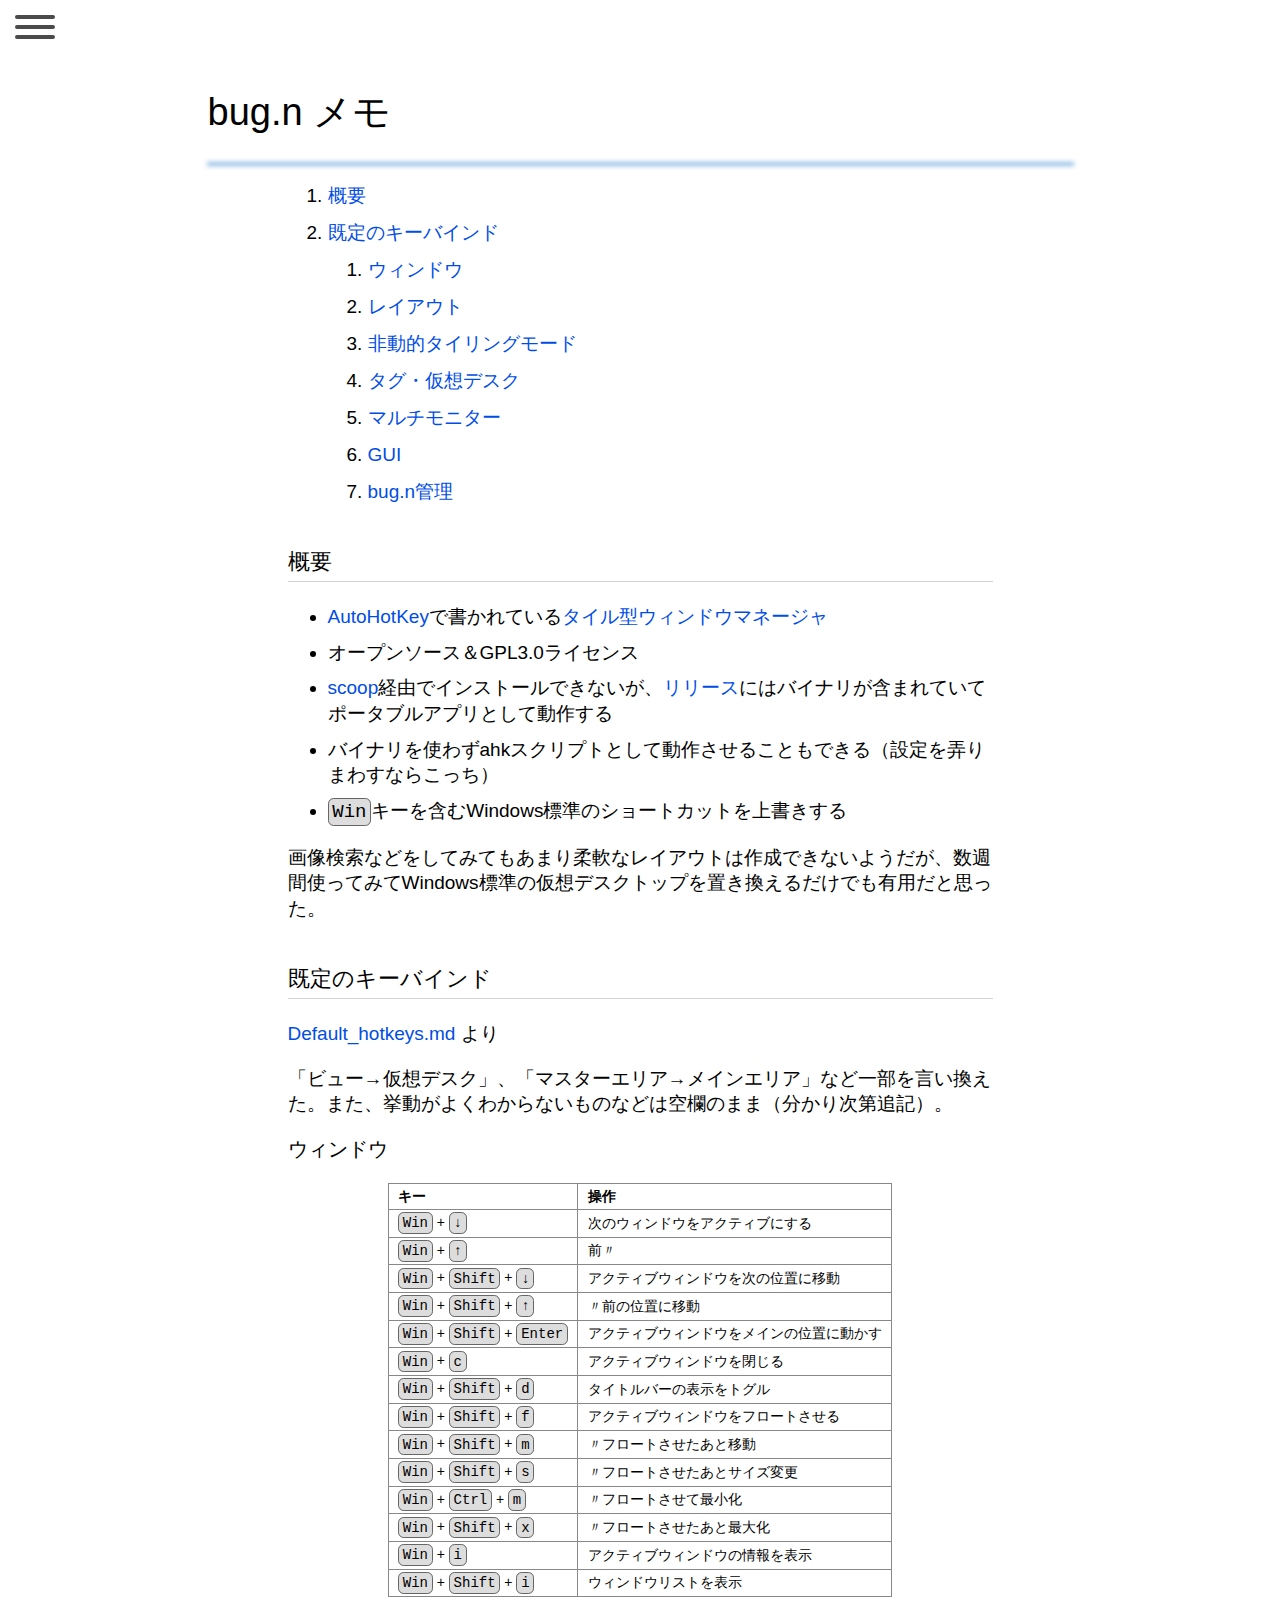
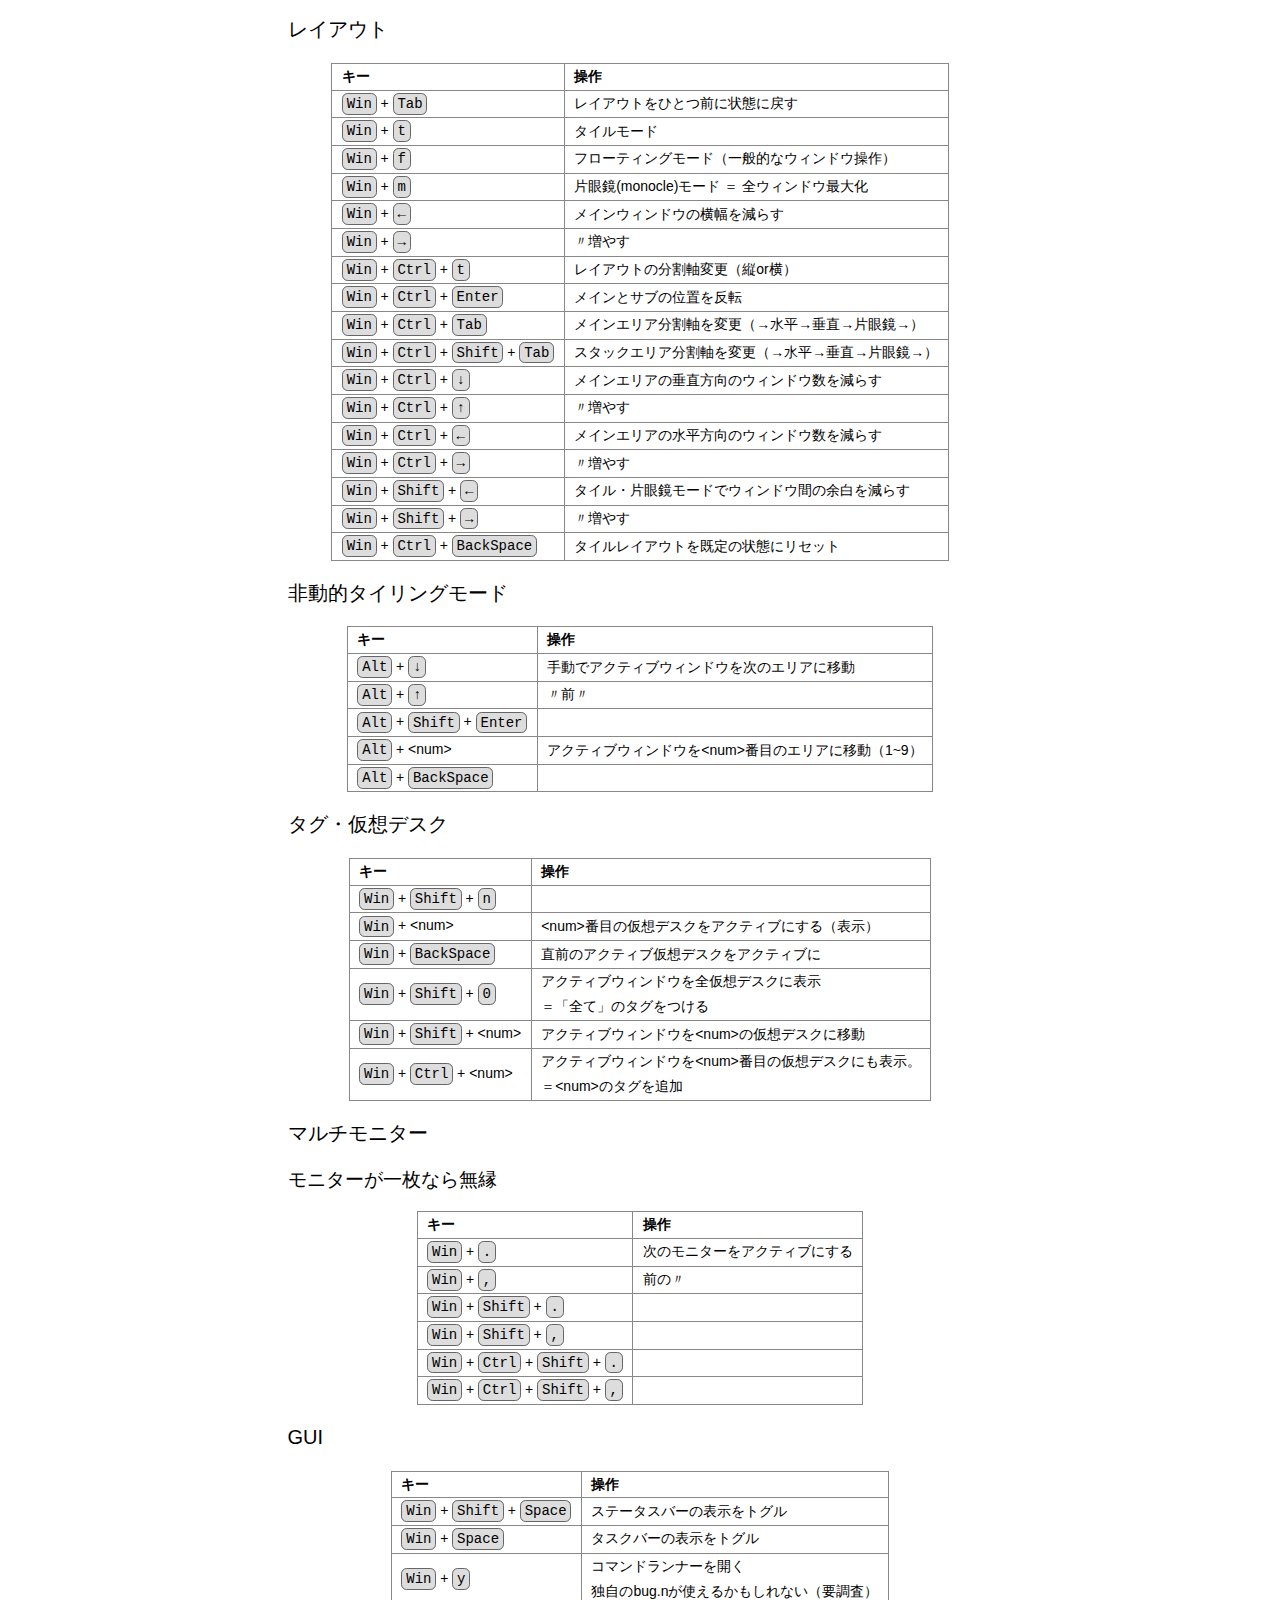
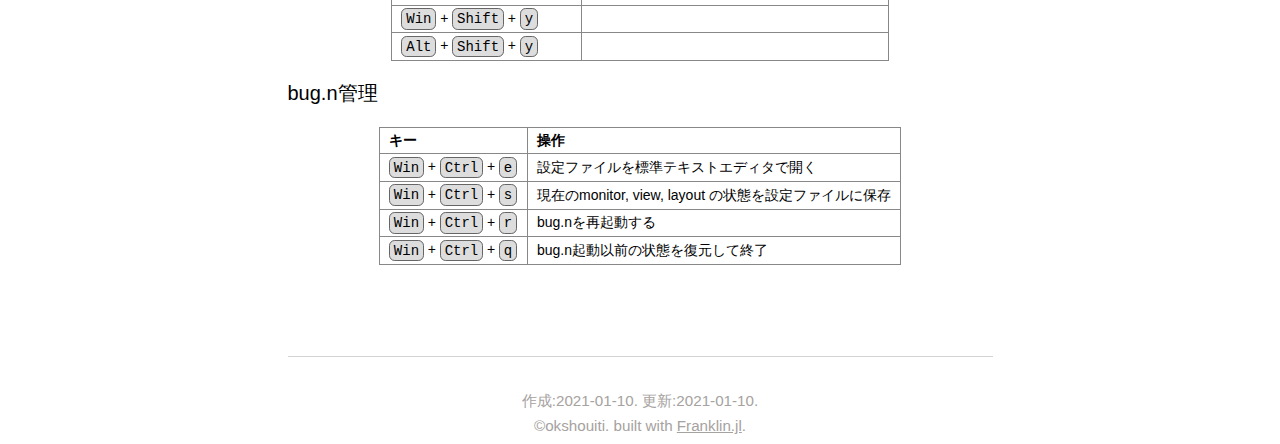
==== windows/bug.n/index.html @ b74b1741 "Deploying to gh-pages from  @ 0d249ed9161a536a17a6c51b8886aebf5b9977b3 🚀" ====
<!doctype html> <html lang=ja > <meta charset=UTF-8 > <meta name=viewport  content="width=device-width, initial-scale=1"> <link href="/css/franklin.css" rel=stylesheet > <link href="/css/vela.css" rel=stylesheet > <link href="/css/custom.css" rel=stylesheet > <script src="/libs/vela/jquery.min.js"></script> <link rel=icon  href="/assets/favicon.png"> <title>bug.n メモ</title> <div class=main-nav  id=menu > <div class=flex-container > <span class=sidebar-brand > <h3 style='font-size: 25px'>Vela Template</h3> </span> </div> <nav class=sidebar-nav > <ul class=metismenu  id=metismenu  > <li><a href="/index.html">Home</a> <li><a href="" class=has-arrow >windows</a> <ul> <li><a href="/windows/bug.n/">bug.n</a> </ul> </ul> </nav> </div> <main id=panel > <div class="toggle-button hamburger hamburger--spin"> <div class=hamburger-box > <div class=hamburger-inner ></div> </div> </div> <h1 class="page title">bug.n メモ</h1> <hr> <div class=franklin-content ><div class=franklin-toc ><ol><li><a href="#概要">概要</a><li><a href="#既定のキーバインド">既定のキーバインド</a><ol><li><a href="#ウィンドウ">ウィンドウ</a><li><a href="#レイアウト">レイアウト</a><li><a href="#非動的タイリングモード">非動的タイリングモード</a><li><a href="#タグ仮想デスク">タグ・仮想デスク</a><li><a href="#マルチモニター">マルチモニター</a><li><a href="#gui">GUI</a><li><a href="#bugn管理">bug.n管理</a></ol></ol></div> <h2 id="概要"><a href="#概要">概要</a></h2> <ul> <li><p><a href="https://www.autohotkey.com">AutoHotKey</a>で書かれている<a href="https://ja.wikipedia.org/wiki/&#37;E3&#37;82&#37;BF&#37;E3&#37;82&#37;A4&#37;E3&#37;83&#37;AB&#37;E5&#37;9E&#37;8B&#37;E3&#37;82&#37;A6&#37;E3&#37;82&#37;A3&#37;E3&#37;83&#37;B3&#37;E3&#37;83&#37;89&#37;E3&#37;82&#37;A6&#37;E3&#37;83&#37;9E&#37;E3&#37;83&#37;8D&#37;E3&#37;83&#37;BC&#37;E3&#37;82&#37;B8&#37;E3&#37;83&#37;A3">タイル型ウィンドウマネージャ</a></p> <li><p>オープンソース＆GPL3.0ライセンス</p> <li><p><a href="https://scoop.sh">scoop</a>経由でインストールできないが、<a href="https://github.com/fuhsjr00/bug.n/releases/latest">リリース</a>にはバイナリが含まれていてポータブルアプリとして動作する</p> <li><p>バイナリを使わずahkスクリプトとして動作させることもできる（設定を弄りまわすならこっち）</p> <li><p><kbd> Win</kbd>キーを含むWindows標準のショートカットを上書きする</p> </ul> <p>画像検索などをしてみてもあまり柔軟なレイアウトは作成できないようだが、数週間使ってみてWindows標準の仮想デスクトップを置き換えるだけでも有用だと思った。</p> <h2 id="既定のキーバインド"><a href="#既定のキーバインド">既定のキーバインド</a></h2> <p><a href="https://github.com/fuhsjr00/bug.n/blob/master/doc/Default_hotkeys.md">Default_hotkeys.md</a> より</p> <p>「ビュー→仮想デスク」、「マスターエリア→メインエリア」など一部を言い換えた。また、挙動がよくわからないものなどは空欄のまま（分かり次第追記）。</p> <h3 id="ウィンドウ"><a href="#ウィンドウ">ウィンドウ</a></h3> <table><tr><th align=right >キー<th align=right >操作<tr><td align=right ><kbd> Win</kbd> &#43; <kbd> ↓</kbd><td align=right >次のウィンドウをアクティブにする<tr><td align=right ><kbd> Win</kbd> &#43; <kbd> ↑</kbd><td align=right >前〃<tr><td align=right ><kbd> Win</kbd> &#43; <kbd> Shift</kbd> &#43; <kbd> ↓</kbd><td align=right >アクティブウィンドウを次の位置に移動<tr><td align=right ><kbd> Win</kbd> &#43; <kbd> Shift</kbd> &#43; <kbd> ↑</kbd><td align=right >〃前の位置に移動<tr><td align=right ><kbd> Win</kbd> &#43; <kbd> Shift</kbd> &#43; <kbd> Enter</kbd><td align=right >アクティブウィンドウをメインの位置に動かす<tr><td align=right ><kbd> Win</kbd> &#43; <kbd> c</kbd><td align=right >アクティブウィンドウを閉じる<tr><td align=right ><kbd> Win</kbd> &#43; <kbd> Shift</kbd> &#43; <kbd> d</kbd><td align=right >タイトルバーの表示をトグル<tr><td align=right ><kbd> Win</kbd> &#43; <kbd> Shift</kbd> &#43; <kbd> f</kbd><td align=right >アクティブウィンドウをフロートさせる<tr><td align=right ><kbd> Win</kbd> &#43; <kbd> Shift</kbd> &#43; <kbd> m</kbd><td align=right >〃フロートさせたあと移動<tr><td align=right ><kbd> Win</kbd> &#43; <kbd> Shift</kbd> &#43; <kbd> s</kbd><td align=right >〃フロートさせたあとサイズ変更<tr><td align=right ><kbd> Win</kbd> &#43; <kbd> Ctrl</kbd> &#43; <kbd> m</kbd><td align=right >〃フロートさせて最小化<tr><td align=right ><kbd> Win</kbd> &#43; <kbd> Shift</kbd> &#43; <kbd> x</kbd><td align=right >〃フロートさせたあと最大化<tr><td align=right ><kbd> Win</kbd> &#43; <kbd> i</kbd><td align=right >アクティブウィンドウの情報を表示<tr><td align=right ><kbd> Win</kbd> &#43; <kbd> Shift</kbd> &#43; <kbd> i</kbd><td align=right >ウィンドウリストを表示</table> <h3 id="レイアウト"><a href="#レイアウト">レイアウト</a></h3> <table><tr><th align=right >キー<th align=right >操作<tr><td align=right ><kbd> Win</kbd> &#43; <kbd> Tab</kbd><td align=right >レイアウトをひとつ前に状態に戻す<tr><td align=right ><kbd> Win</kbd> &#43; <kbd> t</kbd><td align=right >タイルモード<tr><td align=right ><kbd> Win</kbd> &#43; <kbd> f</kbd><td align=right >フローティングモード（一般的なウィンドウ操作）<tr><td align=right ><kbd> Win</kbd> &#43; <kbd> m</kbd><td align=right >片眼鏡&#40;monocle&#41;モード ＝ 全ウィンドウ最大化<tr><td align=right ><kbd> Win</kbd> &#43; <kbd> ←</kbd><td align=right >メインウィンドウの横幅を減らす<tr><td align=right ><kbd> Win</kbd> &#43; <kbd> →</kbd><td align=right >〃増やす<tr><td align=right ><kbd> Win</kbd> &#43; <kbd> Ctrl</kbd> &#43; <kbd> t</kbd><td align=right >レイアウトの分割軸変更（縦or横）<tr><td align=right ><kbd> Win</kbd> &#43; <kbd> Ctrl</kbd> &#43; <kbd> Enter</kbd><td align=right >メインとサブの位置を反転<tr><td align=right ><kbd> Win</kbd> &#43; <kbd> Ctrl</kbd> &#43; <kbd> Tab</kbd><td align=right >メインエリア分割軸を変更（→水平→垂直→片眼鏡→）<tr><td align=right ><kbd> Win</kbd> &#43; <kbd> Ctrl</kbd> &#43; <kbd> Shift</kbd> &#43; <kbd> Tab</kbd><td align=right >スタックエリア分割軸を変更（→水平→垂直→片眼鏡→）<tr><td align=right ><kbd> Win</kbd> &#43; <kbd> Ctrl</kbd> &#43; <kbd> ↓</kbd><td align=right >メインエリアの垂直方向のウィンドウ数を減らす<tr><td align=right ><kbd> Win</kbd> &#43; <kbd> Ctrl</kbd> &#43; <kbd> ↑</kbd><td align=right >〃増やす<tr><td align=right ><kbd> Win</kbd> &#43; <kbd> Ctrl</kbd> &#43; <kbd> ←</kbd><td align=right >メインエリアの水平方向のウィンドウ数を減らす<tr><td align=right ><kbd> Win</kbd> &#43; <kbd> Ctrl</kbd> &#43; <kbd> →</kbd><td align=right >〃増やす<tr><td align=right ><kbd> Win</kbd> &#43; <kbd> Shift</kbd> &#43; <kbd> ←</kbd><td align=right >タイル・片眼鏡モードでウィンドウ間の余白を減らす<tr><td align=right ><kbd> Win</kbd> &#43; <kbd> Shift</kbd> &#43; <kbd> →</kbd><td align=right >〃増やす<tr><td align=right ><kbd> Win</kbd> &#43; <kbd> Ctrl</kbd> &#43; <kbd> BackSpace</kbd><td align=right >タイルレイアウトを既定の状態にリセット</table> <h3 id="非動的タイリングモード"><a href="#非動的タイリングモード">非動的タイリングモード</a></h3> <table><tr><th align=right >キー<th align=right >操作<tr><td align=right ><kbd> Alt</kbd> &#43; <kbd> ↓</kbd><td align=right >手動でアクティブウィンドウを次のエリアに移動<tr><td align=right ><kbd> Alt</kbd> &#43; <kbd> ↑</kbd><td align=right >〃前〃<tr><td align=right ><kbd> Alt</kbd> &#43; <kbd> Shift</kbd> &#43; <kbd> Enter</kbd><td align=right ><tr><td align=right ><kbd> Alt</kbd> &#43; &lt;num&gt;<td align=right >アクティブウィンドウを&lt;num&gt;番目のエリアに移動（1~9）<tr><td align=right ><kbd> Alt</kbd> &#43; <kbd> BackSpace</kbd><td align=right ></table> <h3 id="タグ仮想デスク"><a href="#タグ仮想デスク">タグ・仮想デスク</a></h3> <table><tr><th align=right >キー<th align=right >操作<tr><td align=right ><kbd> Win</kbd> &#43; <kbd> Shift</kbd> &#43; <kbd> n</kbd><td align=right ><tr><td align=right ><kbd> Win</kbd> &#43; &lt;num&gt;<td align=right >&lt;num&gt;番目の仮想デスクをアクティブにする（表示）<tr><td align=right ><kbd> Win</kbd> &#43; <kbd> BackSpace</kbd><td align=right >直前のアクティブ仮想デスクをアクティブに<tr><td align=right ><kbd> Win</kbd> &#43; <kbd> Shift</kbd> &#43; <kbd> 0</kbd><td align=right >アクティブウィンドウを全仮想デスクに表示<br> ＝「全て」のタグをつける<tr><td align=right ><kbd> Win</kbd> &#43; <kbd> Shift</kbd> &#43; &lt;num&gt;<td align=right >アクティブウィンドウを&lt;num&gt;の仮想デスクに移動<tr><td align=right ><kbd> Win</kbd> &#43; <kbd> Ctrl</kbd> &#43; &lt;num&gt;<td align=right >アクティブウィンドウを&lt;num&gt;番目の仮想デスクにも表示。<br> ＝&lt;num&gt;のタグを追加</table> <h3 id="マルチモニター"><a href="#マルチモニター">マルチモニター</a></h3> <p>モニターが一枚なら無縁</p> <table><tr><th align=right >キー<th align=right >操作<tr><td align=right ><kbd> Win</kbd> &#43; <kbd> .</kbd><td align=right >次のモニターをアクティブにする<tr><td align=right ><kbd> Win</kbd> &#43; <kbd> ,</kbd><td align=right >前の〃<tr><td align=right ><kbd> Win</kbd> &#43; <kbd> Shift</kbd> &#43; <kbd> .</kbd><td align=right ><tr><td align=right ><kbd> Win</kbd> &#43; <kbd> Shift</kbd> &#43; <kbd> ,</kbd><td align=right ><tr><td align=right ><kbd> Win</kbd> &#43; <kbd> Ctrl</kbd> &#43; <kbd> Shift</kbd> &#43; <kbd> .</kbd><td align=right ><tr><td align=right ><kbd> Win</kbd> &#43; <kbd> Ctrl</kbd> &#43; <kbd> Shift</kbd> &#43; <kbd> ,</kbd><td align=right ></table> <h3 id=gui ><a href="#gui">GUI</a></h3> <table><tr><th align=right >キー<th align=right >操作<tr><td align=right ><kbd> Win</kbd> &#43; <kbd> Shift</kbd> &#43; <kbd> Space</kbd><td align=right >ステータスバーの表示をトグル<tr><td align=right ><kbd> Win</kbd> &#43; <kbd> Space</kbd><td align=right >タスクバーの表示をトグル<tr><td align=right ><kbd> Win</kbd> &#43; <kbd> y</kbd><td align=right >コマンドランナーを開く<br> 独自のbug.nが使えるかもしれない（要調査）<tr><td align=right ><kbd> Win</kbd> &#43; <kbd> Shift</kbd> &#43; <kbd> y</kbd><td align=right ><tr><td align=right ><kbd> Alt</kbd> &#43; <kbd> Shift</kbd> &#43; <kbd> y</kbd><td align=right ></table> <h3 id="bugn管理"><a href="#bugn管理">bug.n管理</a></h3> <table><tr><th align=right >キー<th align=right >操作<tr><td align=right ><kbd> Win</kbd> &#43; <kbd> Ctrl</kbd> &#43; <kbd> e</kbd><td align=right >設定ファイルを標準テキストエディタで開く<tr><td align=right ><kbd> Win</kbd> &#43; <kbd> Ctrl</kbd> &#43; <kbd> s</kbd><td align=right >現在のmonitor, view, layout の状態を設定ファイルに保存<tr><td align=right ><kbd> Win</kbd> &#43; <kbd> Ctrl</kbd> &#43; <kbd> r</kbd><td align=right >bug.nを再起動する<tr><td align=right ><kbd> Win</kbd> &#43; <kbd> Ctrl</kbd> &#43; <kbd> q</kbd><td align=right >bug.n起動以前の状態を復元して終了</table> <div class=page-foot > <div class=copyright > <div>作成:2021-01-10. 更新:2021-01-10.</div> <div> &copy;okshouiti. built with <a href="https://github.com/tlienart/Franklin.jl">Franklin.jl</a>. </div> </div> </div> </div> </main> <script src="/libs/vela/metisMenu.min.js"></script> <script src="/libs/vela/slideout.min.js"></script>
---- css/franklin.css ----
@charset "utf-8"; :root{--block-background:#f8f8f8;--small:14px;--normal:19px;--text-color:hsv(0,0%,20%)}html{font-family:Helvetica,Arial,sans-serif;font-size:var(--normal);color:var(--text-color)}.franklin-content .row{display:block}.franklin-content .left{float:left;margin-right:15px}.franklin-content .right{float:right}.franklin-content .container img{width:auto;padding-left:0;border-radius:10px}.franklin-content .footnote{position:relative;top:-0.5em;font-size:70%}.franklin-content .page-foot a{text-decoration:none;color:#a6a2a0;text-decoration:underline}.page-foot{font-size:80%;font-family:Arial,serif;color:#a6a2a0;text-align:center;margin-top:6em;border-top:1px solid lightgrey;padding-top:2em;margin-bottom:4em}.franklin-toc li{margin:.6rem 0}.franklin-content{position:relative;padding-left:12.5%;padding-right:12.5%;line-height:1.35em}@media (min-width:940px){.franklin-content{width:705px;margin-left:auto;margin-right:auto}}@media (max-width:480px){.franklin-content{padding-left:6%;padding-right:6%}}.franklin-content h1{font-size:24px}.franklin-content h2{font-size:22px}.franklin-content h3{font-size:20px}.franklin-content h1,h2,h3,h4,h5,h6{text-align:left}.franklin-content h1{padding-bottom:.5em;border-bottom:3px double lightgrey;margin-top:1.5em;margin-bottom:1em}.franklin-content h2{padding-bottom:.3em;border-bottom:1px solid lightgrey;margin-top:2em;margin-bottom:1em}.franklin-content h1 a{color:inherit}.franklin-content h1 a:hover{text-decoration:none}.franklin-content h2 a{color:inherit}.franklin-content h2 a:hover{text-decoration:none}.franklin-content h3 a{color:inherit}.franklin-content h3 a:hover{text-decoration:none}.franklin-content h4 a{color:inherit}.franklin-content h4 a:hover{text-decoration:none}.franklin-content h5 a{color:inherit}.franklin-content h5 a:hover{text-decoration:none}.franklin-content h6 a{color:inherit}.franklin-content h6 a:hover{text-decoration:none}.franklin-content table{margin-left:auto;margin-right:auto;border-collapse:collapse;text-align:center}.franklin-content th,td{font-size:var(--small);padding:10px;border:1px solid black}.franklin-content blockquote{background:var(--block-background);border-left:7px solid #a8a8a8;margin:1.5em 10px;padding:.5em 10px;font-style:italic}.franklin-content blockquote p{display:inline}.franklin-content li p{margin:10px 0}.franklin-content a{color:#004de6;text-decoration:none}.franklin-content a:hover{text-decoration:underline}.franklin-content .eqref a{color:green}.franklin-content .bibref a{color:green}.franklin-content sup{font-size:70%;vertical-align:super;line-height:0}.franklin-content table.fndef{margin:0;margin-bottom:10px}.franklin-content .fndef tr,td{padding:0;border:0;text-align:left}.franklin-content .fndef tr{border-left:2px solid lightgray}.franklin-content .fndef td.fndef-backref{vertical-align:top;font-size:70%;padding-left:5px}.franklin-content .fndef td.fndef-content{font-size:80%;padding-left:10px;width:100%}.franklin-content img{width:70%;text-align:center;padding-left:10%}.franklin-content .img-small img{width:50%;text-align:center;padding-left:20%}body{counter-reset:eqnum}.katex{font-size:1em !important}.katex-display .katex{display:inline-block;white-space:normal}.katex-display::after{counter-increment:eqnum;content:"(" counter(eqnum) ")";position:relative;float:right;padding-right:5px}code{background-color:var(--block-background);padding:.1em .2em;border-radius:2px;font-size:var(--small)}.hljs{font-size:var(--small);line-height:1.35em;border-radius:10px}.hljs-meta,.hljs-metas,.hljs-metap{font-weight:bold}.hljs-meta{color:#19b333}.hljs-metas{color:red}.hljs-metap{color:#3383e7}.franklin-content .colbox-blue{background-color:#eef3f5;padding-top:5px;padding-right:10px;padding-left:10px;padding-bottom:5px;margin-left:5px;margin-top:5px;margin-bottom:5px;border-radius:0 10px 10px 0;border-left:5px solid #4c9cf1}
---- css/vela.css ----
@charset "utf-8"; h1.page.title,hr{position relative padding-left:12.5%;padding-right:12.5%;line-height:1.35em}@media (min-width:940px){h1.page.title,hr{width:705px;margin-left:auto;margin-right:auto}}@media (max-width:480px){h1.page.title,hr{padding-left:6%;padding-right:6%}}nav{width:100%}.pure-button:focus,a:active,a:hover{outline:0}.pure-table,table{border-spacing:0;border-collapse:collapse}html{font-family:sans-serif;-ms-text-size-adjust:100%;-webkit-text-size-adjust:100%}body{margin:0}article,aside,details,figcaption,figure,footer,header,hgroup,main,menu,nav,section,summary{display:block}audio,canvas,progress,video{display:inline-block;vertical-align:baseline}audio:not([controls]){display:none;height:0}[hidden],template{display:none}a{background-color:transparent}abbr[title]{border-bottom:1px dotted}b,optgroup,strong{font-weight:700}dfn{font-style:italic}h1{font-size:2em;margin:.67em 0}mark{color:#000;background:#ff0}small{font-size:80%}sub,sup{font-size:75%;line-height:0;position:relative;vertical-align:baseline}sup{top:-0.5em}sub{bottom:-0.25em}img{border:0}svg:not(:root){overflow:hidden}figure{margin:1em 40px}hr{box-sizing:content-box;height:0}pre,textarea{overflow:auto}code,kbd,pre,samp{font-family:monospace,monospace;font-size:1em}button,input,optgroup,select,textarea{font:inherit;margin:0;color:inherit}.pure-button,input{line-height:normal}button{overflow:visible}button,select{text-transform:none}button,html input[type=button],input[type=reset],input[type=submit]{cursor:pointer;-webkit-appearance:button}button[disabled],html input[disabled]{cursor:default}button::-moz-focus-inner,input::-moz-focus-inner{padding:0;border:0}input[type=checkbox],input[type=radio]{box-sizing:border-box;padding:0}input[type=number]::-webkit-inner-spin-button,input[type=number]::-webkit-outer-spin-button{height:auto}input[type=search]{box-sizing:content-box;-webkit-appearance:textfield}.pure-button,.pure-form input:not([type]),.pure-menu{box-sizing:border-box}input[type=search]::-webkit-search-cancel-button,input[type=search]::-webkit-search-decoration{-webkit-appearance:none}fieldset{margin:0 2px;padding:.35em .625em .75em;border:1px solid silver}legend{padding:0}legend{border:0}.hidden,[hidden]{display:none !important}.pure-img{display:block;max-width:100%;height:auto}.pure-g{font-family:FreeSans,Arimo,'Droid Sans',Helvetica,Arial,sans-serif;display:flex;letter-spacing:-0.31em;text-rendering:optimizeSpeed;flex-flow:row wrap;align-content:flex-start}@media all and (-ms-high-contrast:none),(-ms-high-contrast:active){table .pure-g{display:block}}.opera-only:-o-prefocus,.pure-g{word-spacing:-0.43em}.pure-u,.pure-u-1,.pure-u-1-1,.pure-u-1-12,.pure-u-1-2,.pure-u-1-24,.pure-u-1-3,.pure-u-1-4,.pure-u-1-5,.pure-u-1-6,.pure-u-1-8,.pure-u-10-24,.pure-u-11-12,.pure-u-11-24,.pure-u-12-24,.pure-u-13-24,.pure-u-14-24,.pure-u-15-24,.pure-u-16-24,.pure-u-17-24,.pure-u-18-24,.pure-u-19-24,.pure-u-2-24,.pure-u-2-3,.pure-u-2-5,.pure-u-20-24,.pure-u-21-24,.pure-u-22-24,.pure-u-23-24,.pure-u-24-24,.pure-u-3-24,.pure-u-3-4,.pure-u-3-5,.pure-u-3-8,.pure-u-4-24,.pure-u-4-5,.pure-u-5-12,.pure-u-5-24,.pure-u-5-5,.pure-u-5-6,.pure-u-5-8,.pure-u-6-24,.pure-u-7-12,.pure-u-7-24,.pure-u-7-8,.pure-u-8-24,.pure-u-9-24{display:inline-block;zoom:1;vertical-align:top;letter-spacing:normal;word-spacing:normal;text-rendering:auto}.pure-g [class*=pure-u]{font-family:sans-serif}.pure-u-1-24{width:4.1667%}.pure-u-1-12,.pure-u-2-24{width:8.3333%}.pure-u-1-8,.pure-u-3-24{width:12.5%}.pure-u-1-6,.pure-u-4-24{width:16.6667%}.pure-u-1-5{width:20%}.pure-u-5-24{width:20.8333%}.pure-u-1-4,.pure-u-6-24{width:25%}.pure-u-7-24{width:29.1667%}.pure-u-1-3,.pure-u-8-24{width:33.3333%}.pure-u-3-8,.pure-u-9-24{width:37.5%}.pure-u-2-5{width:40%}.pure-u-10-24,.pure-u-5-12{width:41.6667%}.pure-u-11-24{width:45.8333%}.pure-u-1-2,.pure-u-12-24{width:50%}.pure-u-13-24{width:54.1667%}.pure-u-14-24,.pure-u-7-12{width:58.3333%}.pure-u-3-5{width:60%}.pure-u-15-24,.pure-u-5-8{width:62.5%}.pure-u-16-24,.pure-u-2-3{width:66.6667%}.pure-u-17-24{width:70.8333%}.pure-u-18-24,.pure-u-3-4{width:75%}.pure-u-19-24{width:79.1667%}.pure-u-4-5{width:80%}.pure-u-20-24,.pure-u-5-6{width:83.3333%}.pure-u-21-24,.pure-u-7-8{width:87.5%}.pure-u-11-12,.pure-u-22-24{width:91.6667%}.pure-u-23-24{width:95.8333%}.pure-u-1,.pure-u-1-1,.pure-u-24-24,.pure-u-5-5{width:100%}.pure-button{display:inline-block;zoom:1;cursor:pointer;-webkit-user-select:none;-moz-user-select:none;-ms-user-select:none;user-select:none;text-align:center;vertical-align:middle;white-space:nowrap;-webkit-user-drag:none}.pure-button::-moz-focus-inner{padding:0;border:0}.pure-button-group{letter-spacing:-0.31em;text-rendering:optimizeSpeed}.opera-only:-o-prefocus,.pure-button-group{word-spacing:-0.43em}.pure-button{font-family:inherit;font-size:100%;padding:.5em 1em;text-decoration:none;color:#444;color:rgba(0,0,0,0.8);border:1px solid #999;border:transparent;border-radius:2px;background-color:#e6e6e6}.pure-button-hover,.pure-button:focus,.pure-button:hover{background-image:linear-gradient(transparent,rgba(0,0,0,0.05) 40%,rgba(0,0,0,0.1))}.pure-button-active,.pure-button:active{box-shadow:0 0 0 1px rgba(0,0,0,0.15) inset,0 0 6px rgba(0,0,0,0.2) inset}.pure-button-disabled,.pure-button-disabled:active,.pure-button-disabled:focus,.pure-button-disabled:hover,.pure-button[disabled]{cursor:not-allowed;pointer-events:none;opacity:.4;border:0;background-image:none;box-shadow:none}.pure-button-hidden{display:none}.pure-button-primary,.pure-button-selected,a.pure-button-primary,a.pure-button-selected{color:#fff;background-color:#0078e7}.pure-button-group .pure-button{margin:0;vertical-align:top;letter-spacing:normal;word-spacing:normal;border-right:1px solid #111;border-right:1px solid rgba(0,0,0,0.2);border-radius:0;text-rendering:auto}.pure-button-group .pure-button:first-child{border-top-left-radius:2px;border-bottom-left-radius:2px}.pure-button-group .pure-button:last-child{border-right:none;border-top-right-radius:2px;border-bottom-right-radius:2px}.pure-form input[type=color],.pure-form input[type=date],.pure-form input[type=datetime-local],.pure-form input[type=datetime],.pure-form input[type=email],.pure-form input[type=month],.pure-form input[type=number],.pure-form input[type=password],.pure-form input[type=search],.pure-form input[type=tel],.pure-form input[type=text],.pure-form input[type=time],.pure-form input[type=url],.pure-form input[type=week],.pure-form select,.pure-form textarea{display:inline-block;box-sizing:border-box;padding:.5em .6em;vertical-align:middle;border:1px solid #ccc;border-radius:4px;box-shadow:inset 0 1px 3px #ddd}.pure-form input:not([type]){display:inline-block;padding:.5em .6em;border:1px solid #ccc;border-radius:4px;box-shadow:inset 0 1px 3px #ddd}.pure-form input[type=color]{padding:.2em .5em}.pure-form input:not([type]):focus,.pure-form input[type=color]:focus,.pure-form input[type=date]:focus,.pure-form input[type=datetime-local]:focus,.pure-form input[type=datetime]:focus,.pure-form input[type=email]:focus,.pure-form input[type=month]:focus,.pure-form input[type=number]:focus,.pure-form input[type=password]:focus,.pure-form input[type=search]:focus,.pure-form input[type=tel]:focus,.pure-form input[type=text]:focus,.pure-form input[type=time]:focus,.pure-form input[type=url]:focus,.pure-form input[type=week]:focus,.pure-form select:focus,.pure-form textarea:focus{border-color:#129fea;outline:0}.pure-form input[type=checkbox]:focus,.pure-form input[type=file]:focus,.pure-form input[type=radio]:focus{outline:#129fea auto 1px}.pure-form .pure-checkbox,.pure-form .pure-radio{display:block;margin:.5em 0}.pure-form input:not([type])[disabled],.pure-form input[type=color][disabled],.pure-form input[type=date][disabled],.pure-form input[type=datetime-local][disabled],.pure-form input[type=datetime][disabled],.pure-form input[type=email][disabled],.pure-form input[type=month][disabled],.pure-form input[type=number][disabled],.pure-form input[type=password][disabled],.pure-form input[type=search][disabled],.pure-form input[type=tel][disabled],.pure-form input[type=text][disabled],.pure-form input[type=time][disabled],.pure-form input[type=url][disabled],.pure-form input[type=week][disabled],.pure-form select[disabled],.pure-form textarea[disabled]{cursor:not-allowed;color:#cad2d3;background-color:#eaeded}.pure-form input[readonly],.pure-form select[readonly],.pure-form textarea[readonly]{color:#777;border-color:#ccc;background-color:#eee}.pure-form input:focus:invalid,.pure-form select:focus:invalid,.pure-form textarea:focus:invalid{color:#b94a48;border-color:#e9322d}.pure-form input[type=checkbox]:focus:invalid:focus,.pure-form input[type=file]:focus:invalid:focus,.pure-form input[type=radio]:focus:invalid:focus{outline-color:#e9322d}.pure-form select{height:2.25em;border:1px solid #ccc;background-color:#fff}.pure-form select[multiple]{height:auto}.pure-form label{margin:.5em 0 .2em}.pure-form fieldset{margin:0;padding:.35em 0 .75em;border:0}.pure-form legend{display:block;width:100%;margin-bottom:.3em;padding:.3em 0;color:#333;border-bottom:1px solid #e5e5e5}.pure-form-stacked input:not([type]),.pure-form-stacked input[type=color],.pure-form-stacked input[type=date],.pure-form-stacked input[type=datetime-local],.pure-form-stacked input[type=datetime],.pure-form-stacked input[type=email],.pure-form-stacked input[type=file],.pure-form-stacked input[type=month],.pure-form-stacked input[type=number],.pure-form-stacked input[type=password],.pure-form-stacked input[type=search],.pure-form-stacked input[type=tel],.pure-form-stacked input[type=text],.pure-form-stacked input[type=time],.pure-form-stacked input[type=url],.pure-form-stacked input[type=week],.pure-form-stacked label,.pure-form-stacked select,.pure-form-stacked textarea{display:block;margin:.25em 0}.pure-form-aligned .pure-help-inline,.pure-form-aligned input,.pure-form-aligned select,.pure-form-aligned textarea,.pure-form-message-inline{display:inline-block;vertical-align:middle}.pure-form-aligned textarea{vertical-align:top}.pure-form-aligned .pure-control-group{margin-bottom:.5em}.pure-form-aligned .pure-control-group label{display:inline-block;width:10em;margin:0 1em 0 0;text-align:right;vertical-align:middle}.pure-form-aligned .pure-controls{margin:1.5em 0 0 11em}.pure-form .pure-input-rounded,.pure-form input.pure-input-rounded{padding:.5em 1em;border-radius:2em}.pure-form .pure-group fieldset{margin-bottom:10px}.pure-form .pure-group input,.pure-form .pure-group textarea{position:relative;top:-1px;display:block;margin:0 0 -1px;padding:10px;border-radius:0}.pure-form .pure-group input:focus,.pure-form .pure-group textarea:focus{z-index:3}.pure-form .pure-group input:first-child,.pure-form .pure-group textarea:first-child{top:1px;margin:0;border-radius:4px 4px 0 0}.pure-form .pure-group input:first-child:last-child,.pure-form .pure-group textarea:first-child:last-child{top:1px;margin:0;border-radius:4px}.pure-form .pure-group input:last-child,.pure-form .pure-group textarea:last-child{top:-2px;margin:0;border-radius:0 0 4px 4px}.pure-form .pure-group button{margin:.35em 0}.pure-form .pure-input-1{width:100%}.pure-form .pure-input-3-4{width:75%}.pure-form .pure-input-2-3{width:66%}.pure-form .pure-input-1-2{width:50%}.pure-form .pure-input-1-3{width:33%}.pure-form .pure-input-1-4{width:25%}.pure-form .pure-help-inline,.pure-form-message-inline{font-size:.875em;display:inline-block;padding-left:.3em;vertical-align:middle;color:#666}.pure-form-message{font-size:.875em;display:block;color:#666}@media only screen and (max-width:480px){.pure-form button[type=submit]{margin:.7em 0 0}.pure-form input:not([type]),.pure-form input[type=color],.pure-form input[type=date],.pure-form input[type=datetime-local],.pure-form input[type=datetime],.pure-form input[type=email],.pure-form input[type=month],.pure-form input[type=number],.pure-form input[type=password],.pure-form input[type=search],.pure-form input[type=tel],.pure-form input[type=text],.pure-form input[type=time],.pure-form input[type=url],.pure-form input[type=week],.pure-form label{display:block;margin-bottom:.3em}.pure-group input:not([type]),.pure-group input[type=color],.pure-group input[type=date],.pure-group input[type=datetime-local],.pure-group input[type=datetime],.pure-group input[type=email],.pure-group input[type=month],.pure-group input[type=number],.pure-group input[type=password],.pure-group input[type=search],.pure-group input[type=tel],.pure-group input[type=text],.pure-group input[type=time],.pure-group input[type=url],.pure-group input[type=week]{margin-bottom:0}.pure-form-aligned .pure-control-group label{display:block;width:100%;margin-bottom:.3em;text-align:left}.pure-form-aligned .pure-controls{margin:1.5em 0 0}.pure-form .pure-help-inline,.pure-form-message,.pure-form-message-inline{font-size:.75em;display:block;padding:.2em 0 .8em}}.pure-menu-fixed{position:fixed;z-index:3;top:0;left:0}.pure-menu-item,.pure-menu-list{position:relative}.pure-menu-list{margin:0;padding:0;list-style:none}.pure-menu-item{height:100%;margin:0;padding:0}.pure-menu-heading,.pure-menu-link{display:block;white-space:nowrap;text-decoration:none}.pure-menu-horizontal{width:100%;white-space:nowrap}.pure-menu-horizontal .pure-menu-list{display:inline-block}.pure-menu-horizontal .pure-menu-heading,.pure-menu-horizontal .pure-menu-item,.pure-menu-horizontal .pure-menu-separator{display:inline-block;zoom:1;vertical-align:middle}.pure-menu-item .pure-menu-item{display:block}.pure-menu-children{position:absolute;z-index:3;top:0;left:100%;display:none;margin:0;padding:0}.pure-menu-horizontal .pure-menu-children{top:auto;left:0;width:inherit}.pure-menu-active>.pure-menu-children,.pure-menu-allow-hover:hover>.pure-menu-children{position:absolute;display:block}.pure-menu-has-children>.pure-menu-link::after{font-size:small;padding-left:.5em;content:'\25B8'}.pure-menu-horizontal .pure-menu-has-children>.pure-menu-link::after{content:'\25BE'}.pure-menu-scrollable{overflow-x:hidden;overflow-y:scroll}.pure-menu-scrollable .pure-menu-list{display:block}.pure-menu-horizontal.pure-menu-scrollable .pure-menu-list{display:inline-block}.pure-menu-horizontal.pure-menu-scrollable{overflow-x:auto;overflow-y:hidden;padding:.5em 0;white-space:nowrap;-ms-overflow-style:none;-webkit-overflow-scrolling:touch}.pure-menu-horizontal.pure-menu-scrollable::-webkit-scrollbar{display:none}.pure-menu-horizontal .pure-menu-children .pure-menu-separator,.pure-menu-separator{height:1px;margin:.3em 0;background-color:#ccc}.pure-menu-horizontal .pure-menu-separator{width:1px;height:1.3em;margin:0 .3em}.pure-menu-horizontal .pure-menu-children .pure-menu-separator{display:block;width:auto}.pure-menu-heading{text-transform:uppercase;color:#565d64}.pure-menu-link{color:#777}.pure-menu-children{background-color:#fff}.pure-menu-disabled,.pure-menu-heading,.pure-menu-link{padding:.5em 1em}.pure-menu-disabled{opacity:.5}.pure-menu-disabled .pure-menu-link:hover{background-color:transparent}.pure-menu-active>.pure-menu-link,.pure-menu-link:focus,.pure-menu-link:hover{background-color:#eee}.pure-menu-selected .pure-menu-link,.pure-menu-selected .pure-menu-link:visited{color:#000}.pure-table{empty-cells:show;border:1px solid #cbcbcb}.pure-table caption{font:italic 85%/1 arial,sans-serif;padding:1em 0;text-align:center;color:#000}.pure-table td,.pure-table th{font-size:inherit;overflow:visible;margin:0;padding:.5em 1em;border-width:0 0 0 1px;border-left:1px solid #cbcbcb}.pure-table td:first-child,.pure-table th:first-child{border-left-width:0}.pure-table thead{text-align:left;vertical-align:bottom;color:#000;background-color:#e0e0e0}.pure-table td{background-color:transparent}.pure-table-odd td,.pure-table-striped tr:nth-child(2n-1) td{background-color:#f2f2f2}.pure-table-bordered td{border-bottom:1px solid #cbcbcb}.pure-table-bordered tbody>tr:last-child>td{border-bottom-width:0}.pure-table-horizontal td,.pure-table-horizontal th{border-width:0 0 1px;border-bottom:1px solid #cbcbcb}.pure-table-horizontal tbody>tr:last-child>td{border-bottom-width:0}.metismenu .arrow{line-height:1.42857;float:right}[dir=rtl] .metismenu .arrow{float:left}.metismenu .glyphicon.arrow::before{content:'\e079'}.metismenu .active>a>.glyphicon.arrow::before{content:'\e114'}.metismenu .fa.arrow::before{content:'\f104'}.metismenu .active>a>.fa.arrow::before{content:'\f107'}.metismenu .ion.arrow::before{content:'\f3d2'}.metismenu .active>a>.ion.arrow::before{content:'\f3d0'}.metismenu .plus-times{float:right}[dir=rtl] .metismenu .plus-times{float:left}.metismenu .fa.plus-times::before{content:'\f067'}.metismenu .active>a>.fa.plus-times{-webkit-transform:rotate(45deg);transform:rotate(45deg)}.metismenu .plus-minus{float:right}[dir=rtl] .metismenu .plus-minus{float:left}.metismenu .fa.plus-minus::before{content:'\f067'}.metismenu .active>a>.fa.plus-minus::before{content:'\f068'}.metismenu .collapse{display:none}.metismenu .collapse.in{display:block}.metismenu .collapsing{position:relative;overflow:hidden;height:0;transition-timing-function:ease;transition-duration:.35s;transition-property:height,visibility}.metismenu .has-arrow{position:relative}.metismenu .has-arrow::after{position:absolute;top:50%;right:1em;width:.5em;height:.5em;content:'';transition:all .3s ease-out;-webkit-transform:rotate(-45deg) translateY(-50%);transform:rotate(-45deg) translateY(-50%);-webkit-transform-origin:top;transform-origin:top;border-width:1px 0 0 1px;border-style:solid;border-color:initial}[dir=rtl] .metismenu .has-arrow::after{right:auto;left:1em;-webkit-transform:rotate(135deg) translateY(-50%);transform:rotate(135deg) translateY(-50%)}.metismenu .active>.has-arrow::after,.metismenu .has-arrow[aria-expanded=true]::after{-webkit-transform:rotate(-135deg) translateY(-50%);transform:rotate(-135deg) translateY(-50%)}[dir=rtl] .metismenu .active>.has-arrow::after,[dir=rtl] .metismenu .has-arrow[aria-expanded=true]::after{-webkit-transform:rotate(225deg) translateY(-50%);transform:rotate(225deg) translateY(-50%)}.sidebar-nav{background:#1f1f1f}.sidebar-nav ul{margin:0;padding:0;list-style:none;background-color:#1f1f1f}.sidebar-nav .metismenu{display:flex;flex-direction:column}.sidebar-nav .metismenu li{position:relative;display:flex;flex-direction:column}.sidebar-nav .metismenu a{position:relative;display:block;padding:13px 15px;transition:all .2s ease-in-out;color:#adb5bd;outline-width:0}.sidebar-nav .metismenu ul>li{padding-left:1px;border-left:3px solid #2579c7c2;background:rgba(255,255,255,0.05)}.sidebar-nav .metismenu ul ul{background:rgba(255,255,255,0.02)}.sidebar-nav .metismenu .metismenu a:focus,.sidebar-nav .metismenu a:active,.sidebar-nav .metismenu a:hover{text-decoration:none;color:#f8f9fa;background:#2579c7c2}.sidebar-nav .metismenu a[aria-expanded=true]{background-color:#2579c7c2}.sidebar-brand{line-height:20px;display:flex;width:100%;height:65px;color:#fff;justify-content:center;align-content:center;align-items:center}.sidebar-brand h3{font-weight:400}.slideout-menu{position:fixed;z-index:0;top:0;bottom:0;display:none;overflow-y:auto;width:300px;min-height:100vh;-webkit-overflow-scrolling:touch}.slideout-menu-left{left:0}.slideout-menu-right{right:0}.slideout-panel{position:relative;z-index:1;min-height:100vh;background-color:#fff}.slideout-open,.slideout-open .slideout-panel,.slideout-open body{overflow:hidden}.slideout-open .slideout-menu{display:block}#menu{background-color:#1f1f1f}.panel::before{display:block;content:'';transition:background-color .5s ease-in-out;background-color:rgba(0,0,0,0)}.panel-open::before{position:absolute;z-index:99;top:0;bottom:0;width:100%;background-color:rgba(0,0,0,0.5)}.hamburger{font:inherit;display:inline-block;overflow:visible;margin:0;padding:15px 15px;cursor:pointer;transition-timing-function:linear;transition-duration:.15s;transition-property:opacity,-webkit-filter;transition-property:opacity,filter;transition-property:opacity,filter,-webkit-filter;text-transform:none;color:inherit;border:0;background-color:transparent}.hamburger:hover{opacity:.7}.hamburger-box{position:relative;display:inline-block;width:40px;height:24px}.hamburger-inner{top:50%;display:block;margin-top:-2px}.hamburger-inner,.hamburger-inner::after,.hamburger-inner::before{position:absolute;width:40px;height:4px;transition-timing-function:ease;transition-duration:.15s;transition-property:-webkit-transform;transition-property:transform;transition-property:transform,-webkit-transform;border-radius:4px;background-color:#000}.hamburger-inner::after,.hamburger-inner::before{display:block;content:''}.hamburger-inner::before{top:-10px}.hamburger-inner::after{bottom:-10px}.hamburger--3dx .hamburger-box{-webkit-perspective:80px;perspective:80px}.hamburger--3dx .hamburger-inner{transition:background-color 0 .1s cubic-bezier(0.645,0.045,0.355,1),-webkit-transform .15s cubic-bezier(0.645,0.045,0.355,1);transition:transform .15s cubic-bezier(0.645,0.045,0.355,1),background-color 0 .1s cubic-bezier(0.645,0.045,0.355,1);transition:transform .15s cubic-bezier(0.645,0.045,0.355,1),background-color 0 .1s cubic-bezier(0.645,0.045,0.355,1),-webkit-transform .15s cubic-bezier(0.645,0.045,0.355,1)}.hamburger--3dx .hamburger-inner::after,.hamburger--3dx .hamburger-inner::before{transition:-webkit-transform 0 .1s cubic-bezier(0.645,0.045,0.355,1);transition:transform 0 .1s cubic-bezier(0.645,0.045,0.355,1);transition:transform 0 .1s cubic-bezier(0.645,0.045,0.355,1),-webkit-transform 0 .1s cubic-bezier(0.645,0.045,0.355,1)}.hamburger--3dx.is-active .hamburger-inner{-webkit-transform:rotateY(180deg);transform:rotateY(180deg);background-color:transparent}.hamburger--3dx.is-active .hamburger-inner::before{-webkit-transform:translate3d(0,10px,0) rotate(45deg);transform:translate3d(0,10px,0) rotate(45deg)}.hamburger--3dx.is-active .hamburger-inner::after{-webkit-transform:translate3d(0,-10px,0) rotate(-45deg);transform:translate3d(0,-10px,0) rotate(-45deg)}.hamburger--3dx-r .hamburger-box{-webkit-perspective:80px;perspective:80px}.hamburger--3dx-r .hamburger-inner{transition:background-color 0 .1s cubic-bezier(0.645,0.045,0.355,1),-webkit-transform .15s cubic-bezier(0.645,0.045,0.355,1);transition:transform .15s cubic-bezier(0.645,0.045,0.355,1),background-color 0 .1s cubic-bezier(0.645,0.045,0.355,1);transition:transform .15s cubic-bezier(0.645,0.045,0.355,1),background-color 0 .1s cubic-bezier(0.645,0.045,0.355,1),-webkit-transform .15s cubic-bezier(0.645,0.045,0.355,1)}.hamburger--3dx-r .hamburger-inner::after,.hamburger--3dx-r .hamburger-inner::before{transition:-webkit-transform 0 .1s cubic-bezier(0.645,0.045,0.355,1);transition:transform 0 .1s cubic-bezier(0.645,0.045,0.355,1);transition:transform 0 .1s cubic-bezier(0.645,0.045,0.355,1),-webkit-transform 0 .1s cubic-bezier(0.645,0.045,0.355,1)}.hamburger--3dx-r.is-active .hamburger-inner{-webkit-transform:rotateY(-180deg);transform:rotateY(-180deg);background-color:transparent}.hamburger--3dx-r.is-active .hamburger-inner::before{-webkit-transform:translate3d(0,10px,0) rotate(45deg);transform:translate3d(0,10px,0) rotate(45deg)}.hamburger--3dx-r.is-active .hamburger-inner::after{-webkit-transform:translate3d(0,-10px,0) rotate(-45deg);transform:translate3d(0,-10px,0) rotate(-45deg)}.hamburger--3dy .hamburger-box{-webkit-perspective:80px;perspective:80px}.hamburger--3dy .hamburger-inner{transition:background-color 0 .1s cubic-bezier(0.645,0.045,0.355,1),-webkit-transform .15s cubic-bezier(0.645,0.045,0.355,1);transition:transform .15s cubic-bezier(0.645,0.045,0.355,1),background-color 0 .1s cubic-bezier(0.645,0.045,0.355,1);transition:transform .15s cubic-bezier(0.645,0.045,0.355,1),background-color 0 .1s cubic-bezier(0.645,0.045,0.355,1),-webkit-transform .15s cubic-bezier(0.645,0.045,0.355,1)}.hamburger--3dy .hamburger-inner::after,.hamburger--3dy .hamburger-inner::before{transition:-webkit-transform 0 .1s cubic-bezier(0.645,0.045,0.355,1);transition:transform 0 .1s cubic-bezier(0.645,0.045,0.355,1);transition:transform 0 .1s cubic-bezier(0.645,0.045,0.355,1),-webkit-transform 0 .1s cubic-bezier(0.645,0.045,0.355,1)}.hamburger--3dy.is-active .hamburger-inner{-webkit-transform:rotateX(-180deg);transform:rotateX(-180deg);background-color:transparent}.hamburger--3dy.is-active .hamburger-inner::before{-webkit-transform:translate3d(0,10px,0) rotate(45deg);transform:translate3d(0,10px,0) rotate(45deg)}.hamburger--3dy.is-active .hamburger-inner::after{-webkit-transform:translate3d(0,-10px,0) rotate(-45deg);transform:translate3d(0,-10px,0) rotate(-45deg)}.hamburger--3dy-r .hamburger-box{-webkit-perspective:80px;perspective:80px}.hamburger--3dy-r .hamburger-inner{transition:background-color 0 .1s cubic-bezier(0.645,0.045,0.355,1),-webkit-transform .15s cubic-bezier(0.645,0.045,0.355,1);transition:transform .15s cubic-bezier(0.645,0.045,0.355,1),background-color 0 .1s cubic-bezier(0.645,0.045,0.355,1);transition:transform .15s cubic-bezier(0.645,0.045,0.355,1),background-color 0 .1s cubic-bezier(0.645,0.045,0.355,1),-webkit-transform .15s cubic-bezier(0.645,0.045,0.355,1)}.hamburger--3dy-r .hamburger-inner::after,.hamburger--3dy-r .hamburger-inner::before{transition:-webkit-transform 0 .1s cubic-bezier(0.645,0.045,0.355,1);transition:transform 0 .1s cubic-bezier(0.645,0.045,0.355,1);transition:transform 0 .1s cubic-bezier(0.645,0.045,0.355,1),-webkit-transform 0 .1s cubic-bezier(0.645,0.045,0.355,1)}.hamburger--3dy-r.is-active .hamburger-inner{-webkit-transform:rotateX(180deg);transform:rotateX(180deg);background-color:transparent}.hamburger--3dy-r.is-active .hamburger-inner::before{-webkit-transform:translate3d(0,10px,0) rotate(45deg);transform:translate3d(0,10px,0) rotate(45deg)}.hamburger--3dy-r.is-active .hamburger-inner::after{-webkit-transform:translate3d(0,-10px,0) rotate(-45deg);transform:translate3d(0,-10px,0) rotate(-45deg)}.hamburger--3dxy .hamburger-box{-webkit-perspective:80px;perspective:80px}.hamburger--3dxy .hamburger-inner{transition:background-color 0 .1s cubic-bezier(0.645,0.045,0.355,1),-webkit-transform .15s cubic-bezier(0.645,0.045,0.355,1);transition:transform .15s cubic-bezier(0.645,0.045,0.355,1),background-color 0 .1s cubic-bezier(0.645,0.045,0.355,1);transition:transform .15s cubic-bezier(0.645,0.045,0.355,1),background-color 0 .1s cubic-bezier(0.645,0.045,0.355,1),-webkit-transform .15s cubic-bezier(0.645,0.045,0.355,1)}.hamburger--3dxy .hamburger-inner::after,.hamburger--3dxy .hamburger-inner::before{transition:-webkit-transform 0 .1s cubic-bezier(0.645,0.045,0.355,1);transition:transform 0 .1s cubic-bezier(0.645,0.045,0.355,1);transition:transform 0 .1s cubic-bezier(0.645,0.045,0.355,1),-webkit-transform 0 .1s cubic-bezier(0.645,0.045,0.355,1)}.hamburger--3dxy.is-active .hamburger-inner{-webkit-transform:rotateX(180deg) rotateY(180deg);transform:rotateX(180deg) rotateY(180deg);background-color:transparent}.hamburger--3dxy.is-active .hamburger-inner::before{-webkit-transform:translate3d(0,10px,0) rotate(45deg);transform:translate3d(0,10px,0) rotate(45deg)}.hamburger--3dxy.is-active .hamburger-inner::after{-webkit-transform:translate3d(0,-10px,0) rotate(-45deg);transform:translate3d(0,-10px,0) rotate(-45deg)}.hamburger--3dxy-r .hamburger-box{-webkit-perspective:80px;perspective:80px}.hamburger--3dxy-r .hamburger-inner{transition:background-color 0 .1s cubic-bezier(0.645,0.045,0.355,1),-webkit-transform .15s cubic-bezier(0.645,0.045,0.355,1);transition:transform .15s cubic-bezier(0.645,0.045,0.355,1),background-color 0 .1s cubic-bezier(0.645,0.045,0.355,1);transition:transform .15s cubic-bezier(0.645,0.045,0.355,1),background-color 0 .1s cubic-bezier(0.645,0.045,0.355,1),-webkit-transform .15s cubic-bezier(0.645,0.045,0.355,1)}.hamburger--3dxy-r .hamburger-inner::after,.hamburger--3dxy-r .hamburger-inner::before{transition:-webkit-transform 0 .1s cubic-bezier(0.645,0.045,0.355,1);transition:transform 0 .1s cubic-bezier(0.645,0.045,0.355,1);transition:transform 0 .1s cubic-bezier(0.645,0.045,0.355,1),-webkit-transform 0 .1s cubic-bezier(0.645,0.045,0.355,1)}.hamburger--3dxy-r.is-active .hamburger-inner{-webkit-transform:rotateX(180deg) rotateY(180deg) rotateZ(-180deg);transform:rotateX(180deg) rotateY(180deg) rotateZ(-180deg);background-color:transparent}.hamburger--3dxy-r.is-active .hamburger-inner::before{-webkit-transform:translate3d(0,10px,0) rotate(45deg);transform:translate3d(0,10px,0) rotate(45deg)}.hamburger--3dxy-r.is-active .hamburger-inner::after{-webkit-transform:translate3d(0,-10px,0) rotate(-45deg);transform:translate3d(0,-10px,0) rotate(-45deg)}.hamburger--arrow.is-active .hamburger-inner::before{-webkit-transform:translate3d(-8px,0,0) rotate(-45deg) scale(0.7,1);transform:translate3d(-8px,0,0) rotate(-45deg) scale(0.7,1)}.hamburger--arrow.is-active .hamburger-inner::after{-webkit-transform:translate3d(-8px,0,0) rotate(45deg) scale(0.7,1);transform:translate3d(-8px,0,0) rotate(45deg) scale(0.7,1)}.hamburger--arrow-r.is-active .hamburger-inner::before{-webkit-transform:translate3d(8px,0,0) rotate(45deg) scale(0.7,1);transform:translate3d(8px,0,0) rotate(45deg) scale(0.7,1)}.hamburger--arrow-r.is-active .hamburger-inner::after{-webkit-transform:translate3d(8px,0,0) rotate(-45deg) scale(0.7,1);transform:translate3d(8px,0,0) rotate(-45deg) scale(0.7,1)}.hamburger--arrowalt .hamburger-inner::before{transition:top .1s .1s ease,-webkit-transform .1s cubic-bezier(0.165,0.84,0.44,1);transition:top .1s .1s ease,transform .1s cubic-bezier(0.165,0.84,0.44,1);transition:top .1s .1s ease,transform .1s cubic-bezier(0.165,0.84,0.44,1),-webkit-transform .1s cubic-bezier(0.165,0.84,0.44,1)}.hamburger--arrowalt .hamburger-inner::after{transition:bottom .1s .1s ease,-webkit-transform .1s cubic-bezier(0.165,0.84,0.44,1);transition:bottom .1s .1s ease,transform .1s cubic-bezier(0.165,0.84,0.44,1);transition:bottom .1s .1s ease,transform .1s cubic-bezier(0.165,0.84,0.44,1),-webkit-transform .1s cubic-bezier(0.165,0.84,0.44,1)}.hamburger--arrowalt.is-active .hamburger-inner::before{top:0;transition:top .1s ease,-webkit-transform .1s .1s cubic-bezier(0.895,0.03,0.685,0.22);transition:top .1s ease,transform .1s .1s cubic-bezier(0.895,0.03,0.685,0.22);transition:top .1s ease,transform .1s .1s cubic-bezier(0.895,0.03,0.685,0.22),-webkit-transform .1s .1s cubic-bezier(0.895,0.03,0.685,0.22);-webkit-transform:translate3d(-8px,-10px,0) rotate(-45deg) scale(0.7,1);transform:translate3d(-8px,-10px,0) rotate(-45deg) scale(0.7,1)}.hamburger--arrowalt.is-active .hamburger-inner::after{bottom:0;transition:bottom .1s ease,-webkit-transform .1s .1s cubic-bezier(0.895,0.03,0.685,0.22);transition:bottom .1s ease,transform .1s .1s cubic-bezier(0.895,0.03,0.685,0.22);transition:bottom .1s ease,transform .1s .1s cubic-bezier(0.895,0.03,0.685,0.22),-webkit-transform .1s .1s cubic-bezier(0.895,0.03,0.685,0.22);-webkit-transform:translate3d(-8px,10px,0) rotate(45deg) scale(0.7,1);transform:translate3d(-8px,10px,0) rotate(45deg) scale(0.7,1)}.hamburger--arrowalt-r .hamburger-inner::before{transition:top .1s .1s ease,-webkit-transform .1s cubic-bezier(0.165,0.84,0.44,1);transition:top .1s .1s ease,transform .1s cubic-bezier(0.165,0.84,0.44,1);transition:top .1s .1s ease,transform .1s cubic-bezier(0.165,0.84,0.44,1),-webkit-transform .1s cubic-bezier(0.165,0.84,0.44,1)}.hamburger--arrowalt-r .hamburger-inner::after{transition:bottom .1s .1s ease,-webkit-transform .1s cubic-bezier(0.165,0.84,0.44,1);transition:bottom .1s .1s ease,transform .1s cubic-bezier(0.165,0.84,0.44,1);transition:bottom .1s .1s ease,transform .1s cubic-bezier(0.165,0.84,0.44,1),-webkit-transform .1s cubic-bezier(0.165,0.84,0.44,1)}.hamburger--arrowalt-r.is-active .hamburger-inner::before{top:0;transition:top .1s ease,-webkit-transform .1s .1s cubic-bezier(0.895,0.03,0.685,0.22);transition:top .1s ease,transform .1s .1s cubic-bezier(0.895,0.03,0.685,0.22);transition:top .1s ease,transform .1s .1s cubic-bezier(0.895,0.03,0.685,0.22),-webkit-transform .1s .1s cubic-bezier(0.895,0.03,0.685,0.22);-webkit-transform:translate3d(8px,-10px,0) rotate(45deg) scale(0.7,1);transform:translate3d(8px,-10px,0) rotate(45deg) scale(0.7,1)}.hamburger--arrowalt-r.is-active .hamburger-inner::after{bottom:0;transition:bottom .1s ease,-webkit-transform .1s .1s cubic-bezier(0.895,0.03,0.685,0.22);transition:bottom .1s ease,transform .1s .1s cubic-bezier(0.895,0.03,0.685,0.22);transition:bottom .1s ease,transform .1s .1s cubic-bezier(0.895,0.03,0.685,0.22),-webkit-transform .1s .1s cubic-bezier(0.895,0.03,0.685,0.22);-webkit-transform:translate3d(8px,10px,0) rotate(-45deg) scale(0.7,1);transform:translate3d(8px,10px,0) rotate(-45deg) scale(0.7,1)}.hamburger--arrowturn.is-active .hamburger-inner{-webkit-transform:rotate(-180deg);transform:rotate(-180deg)}.hamburger--arrowturn.is-active .hamburger-inner::before{-webkit-transform:translate3d(8px,0,0) rotate(45deg) scale(0.7,1);transform:translate3d(8px,0,0) rotate(45deg) scale(0.7,1)}.hamburger--arrowturn.is-active .hamburger-inner::after{-webkit-transform:translate3d(8px,0,0) rotate(-45deg) scale(0.7,1);transform:translate3d(8px,0,0) rotate(-45deg) scale(0.7,1)}.hamburger--arrowturn-r.is-active .hamburger-inner{-webkit-transform:rotate(-180deg);transform:rotate(-180deg)}.hamburger--arrowturn-r.is-active .hamburger-inner::before{-webkit-transform:translate3d(-8px,0,0) rotate(-45deg) scale(0.7,1);transform:translate3d(-8px,0,0) rotate(-45deg) scale(0.7,1)}.hamburger--arrowturn-r.is-active .hamburger-inner::after{-webkit-transform:translate3d(-8px,0,0) rotate(45deg) scale(0.7,1);transform:translate3d(-8px,0,0) rotate(45deg) scale(0.7,1)}.hamburger--boring .hamburger-inner,.hamburger--boring .hamburger-inner::after,.hamburger--boring .hamburger-inner::before{transition-property:none}.hamburger--boring.is-active .hamburger-inner{-webkit-transform:rotate(45deg);transform:rotate(45deg)}.hamburger--boring.is-active .hamburger-inner::before{top:0;opacity:0}.hamburger--boring.is-active .hamburger-inner::after{bottom:0;-webkit-transform:rotate(-90deg);transform:rotate(-90deg)}.hamburger--collapse .hamburger-inner{top:auto;bottom:0;transition-delay:.13s;transition-timing-function:cubic-bezier(0.55,0.055,0.675,0.19);transition-duration:.13s}.hamburger--collapse .hamburger-inner::after{top:-20px;transition:top .2s .2s cubic-bezier(0.33333,0.66667,0.66667,1),opacity .1s linear}.hamburger--collapse .hamburger-inner::before{transition:top .12s .2s cubic-bezier(0.33333,0.66667,0.66667,1),-webkit-transform .13s cubic-bezier(0.55,0.055,0.675,0.19);transition:top .12s .2s cubic-bezier(0.33333,0.66667,0.66667,1),transform .13s cubic-bezier(0.55,0.055,0.675,0.19);transition:top .12s .2s cubic-bezier(0.33333,0.66667,0.66667,1),transform .13s cubic-bezier(0.55,0.055,0.675,0.19),-webkit-transform .13s cubic-bezier(0.55,0.055,0.675,0.19)}.hamburger--collapse.is-active .hamburger-inner{transition-delay:.22s;transition-timing-function:cubic-bezier(0.215,0.61,0.355,1);-webkit-transform:translate3d(0,-10px,0) rotate(-45deg);transform:translate3d(0,-10px,0) rotate(-45deg)}.hamburger--collapse.is-active .hamburger-inner::after{top:0;transition:top .2s cubic-bezier(0.33333,0,0.66667,0.33333),opacity .1s .22s linear;opacity:0}.hamburger--collapse.is-active .hamburger-inner::before{top:0;transition:top .1s .16s cubic-bezier(0.33333,0,0.66667,0.33333),-webkit-transform .13s .25s cubic-bezier(0.215,0.61,0.355,1);transition:top .1s .16s cubic-bezier(0.33333,0,0.66667,0.33333),transform .13s .25s cubic-bezier(0.215,0.61,0.355,1);transition:top .1s .16s cubic-bezier(0.33333,0,0.66667,0.33333),transform .13s .25s cubic-bezier(0.215,0.61,0.355,1),-webkit-transform .13s .25s cubic-bezier(0.215,0.61,0.355,1);-webkit-transform:rotate(-90deg);transform:rotate(-90deg)}.hamburger--collapse-r .hamburger-inner{top:auto;bottom:0;transition-delay:.13s;transition-timing-function:cubic-bezier(0.55,0.055,0.675,0.19);transition-duration:.13s}.hamburger--collapse-r .hamburger-inner::after{top:-20px;transition:top .2s .2s cubic-bezier(0.33333,0.66667,0.66667,1),opacity .1s linear}.hamburger--collapse-r .hamburger-inner::before{transition:top .12s .2s cubic-bezier(0.33333,0.66667,0.66667,1),-webkit-transform .13s cubic-bezier(0.55,0.055,0.675,0.19);transition:top .12s .2s cubic-bezier(0.33333,0.66667,0.66667,1),transform .13s cubic-bezier(0.55,0.055,0.675,0.19);transition:top .12s .2s cubic-bezier(0.33333,0.66667,0.66667,1),transform .13s cubic-bezier(0.55,0.055,0.675,0.19),-webkit-transform .13s cubic-bezier(0.55,0.055,0.675,0.19)}.hamburger--collapse-r.is-active .hamburger-inner{transition-delay:.22s;transition-timing-function:cubic-bezier(0.215,0.61,0.355,1);-webkit-transform:translate3d(0,-10px,0) rotate(45deg);transform:translate3d(0,-10px,0) rotate(45deg)}.hamburger--collapse-r.is-active .hamburger-inner::after{top:0;transition:top .2s cubic-bezier(0.33333,0,0.66667,0.33333),opacity .1s .22s linear;opacity:0}.hamburger--collapse-r.is-active .hamburger-inner::before{top:0;transition:top .1s .16s cubic-bezier(0.33333,0,0.66667,0.33333),-webkit-transform .13s .25s cubic-bezier(0.215,0.61,0.355,1);transition:top .1s .16s cubic-bezier(0.33333,0,0.66667,0.33333),transform .13s .25s cubic-bezier(0.215,0.61,0.355,1);transition:top .1s .16s cubic-bezier(0.33333,0,0.66667,0.33333),transform .13s .25s cubic-bezier(0.215,0.61,0.355,1),-webkit-transform .13s .25s cubic-bezier(0.215,0.61,0.355,1);-webkit-transform:rotate(90deg);transform:rotate(90deg)}.hamburger--elastic .hamburger-inner{top:2px;transition-timing-function:cubic-bezier(0.68,-0.55,0.265,1.55);transition-duration:.275s}.hamburger--elastic .hamburger-inner::before{top:10px;transition:opacity .125s .275s ease}.hamburger--elastic .hamburger-inner::after{top:20px;transition:-webkit-transform .275s cubic-bezier(0.68,-0.55,0.265,1.55);transition:transform .275s cubic-bezier(0.68,-0.55,0.265,1.55);transition:transform .275s cubic-bezier(0.68,-0.55,0.265,1.55),-webkit-transform .275s cubic-bezier(0.68,-0.55,0.265,1.55)}.hamburger--elastic.is-active .hamburger-inner{transition-delay:75ms;-webkit-transform:translate3d(0,10px,0) rotate(135deg);transform:translate3d(0,10px,0) rotate(135deg)}.hamburger--elastic.is-active .hamburger-inner::before{transition-delay:0;opacity:0}.hamburger--elastic.is-active .hamburger-inner::after{transition-delay:75ms;-webkit-transform:translate3d(0,-20px,0) rotate(-270deg);transform:translate3d(0,-20px,0) rotate(-270deg)}.hamburger--elastic-r .hamburger-inner{top:2px;transition-timing-function:cubic-bezier(0.68,-0.55,0.265,1.55);transition-duration:.275s}.hamburger--elastic-r .hamburger-inner::before{top:10px;transition:opacity .125s .275s ease}.hamburger--elastic-r .hamburger-inner::after{top:20px;transition:-webkit-transform .275s cubic-bezier(0.68,-0.55,0.265,1.55);transition:transform .275s cubic-bezier(0.68,-0.55,0.265,1.55);transition:transform .275s cubic-bezier(0.68,-0.55,0.265,1.55),-webkit-transform .275s cubic-bezier(0.68,-0.55,0.265,1.55)}.hamburger--elastic-r.is-active .hamburger-inner{transition-delay:75ms;-webkit-transform:translate3d(0,10px,0) rotate(-135deg);transform:translate3d(0,10px,0) rotate(-135deg)}.hamburger--elastic-r.is-active .hamburger-inner::before{transition-delay:0;opacity:0}.hamburger--elastic-r.is-active .hamburger-inner::after{transition-delay:75ms;-webkit-transform:translate3d(0,-20px,0) rotate(270deg);transform:translate3d(0,-20px,0) rotate(270deg)}.hamburger--emphatic{overflow:hidden}.hamburger--emphatic .hamburger-inner{transition:background-color .125s .175s ease-in}.hamburger--emphatic .hamburger-inner::before{left:0;transition:top .05s .125s linear,left .125s .175s ease-in,-webkit-transform .125s cubic-bezier(0.6,0.04,0.98,0.335);transition:transform .125s cubic-bezier(0.6,0.04,0.98,0.335),top .05s .125s linear,left .125s .175s ease-in;transition:transform .125s cubic-bezier(0.6,0.04,0.98,0.335),top .05s .125s linear,left .125s .175s ease-in,-webkit-transform .125s cubic-bezier(0.6,0.04,0.98,0.335)}.hamburger--emphatic .hamburger-inner::after{top:10px;right:0;transition:top .05s .125s linear,right .125s .175s ease-in,-webkit-transform .125s cubic-bezier(0.6,0.04,0.98,0.335);transition:transform .125s cubic-bezier(0.6,0.04,0.98,0.335),top .05s .125s linear,right .125s .175s ease-in;transition:transform .125s cubic-bezier(0.6,0.04,0.98,0.335),top .05s .125s linear,right .125s .175s ease-in,-webkit-transform .125s cubic-bezier(0.6,0.04,0.98,0.335)}.hamburger--emphatic.is-active .hamburger-inner{transition-delay:0;transition-timing-function:ease-out;background-color:transparent}.hamburger--emphatic.is-active .hamburger-inner::before{top:-80px;left:-80px;transition:left .125s ease-out,top .05s .125s linear,-webkit-transform .125s .175s cubic-bezier(0.075,0.82,0.165,1);transition:left .125s ease-out,top .05s .125s linear,transform .125s .175s cubic-bezier(0.075,0.82,0.165,1);transition:left .125s ease-out,top .05s .125s linear,transform .125s .175s cubic-bezier(0.075,0.82,0.165,1),-webkit-transform .125s .175s cubic-bezier(0.075,0.82,0.165,1);-webkit-transform:translate3d(80px,80px,0) rotate(45deg);transform:translate3d(80px,80px,0) rotate(45deg)}.hamburger--emphatic.is-active .hamburger-inner::after{top:-80px;right:-80px;transition:right .125s ease-out,top .05s .125s linear,-webkit-transform .125s .175s cubic-bezier(0.075,0.82,0.165,1);transition:right .125s ease-out,top .05s .125s linear,transform .125s .175s cubic-bezier(0.075,0.82,0.165,1);transition:right .125s ease-out,top .05s .125s linear,transform .125s .175s cubic-bezier(0.075,0.82,0.165,1),-webkit-transform .125s .175s cubic-bezier(0.075,0.82,0.165,1);-webkit-transform:translate3d(-80px,80px,0) rotate(-45deg);transform:translate3d(-80px,80px,0) rotate(-45deg)}.hamburger--emphatic-r{overflow:hidden}.hamburger--emphatic-r .hamburger-inner{transition:background-color .125s .175s ease-in}.hamburger--emphatic-r .hamburger-inner::before{left:0;transition:top .05s .125s linear,left .125s .175s ease-in,-webkit-transform .125s cubic-bezier(0.6,0.04,0.98,0.335);transition:transform .125s cubic-bezier(0.6,0.04,0.98,0.335),top .05s .125s linear,left .125s .175s ease-in;transition:transform .125s cubic-bezier(0.6,0.04,0.98,0.335),top .05s .125s linear,left .125s .175s ease-in,-webkit-transform .125s cubic-bezier(0.6,0.04,0.98,0.335)}.hamburger--emphatic-r .hamburger-inner::after{top:10px;right:0;transition:top .05s .125s linear,right .125s .175s ease-in,-webkit-transform .125s cubic-bezier(0.6,0.04,0.98,0.335);transition:transform .125s cubic-bezier(0.6,0.04,0.98,0.335),top .05s .125s linear,right .125s .175s ease-in;transition:transform .125s cubic-bezier(0.6,0.04,0.98,0.335),top .05s .125s linear,right .125s .175s ease-in,-webkit-transform .125s cubic-bezier(0.6,0.04,0.98,0.335)}.hamburger--emphatic-r.is-active .hamburger-inner{transition-delay:0;transition-timing-function:ease-out;background-color:transparent}.hamburger--emphatic-r.is-active .hamburger-inner::before{top:80px;left:-80px;transition:left .125s ease-out,top .05s .125s linear,-webkit-transform .125s .175s cubic-bezier(0.075,0.82,0.165,1);transition:left .125s ease-out,top .05s .125s linear,transform .125s .175s cubic-bezier(0.075,0.82,0.165,1);transition:left .125s ease-out,top .05s .125s linear,transform .125s .175s cubic-bezier(0.075,0.82,0.165,1),-webkit-transform .125s .175s cubic-bezier(0.075,0.82,0.165,1);-webkit-transform:translate3d(80px,-80px,0) rotate(-45deg);transform:translate3d(80px,-80px,0) rotate(-45deg)}.hamburger--emphatic-r.is-active .hamburger-inner::after{top:80px;right:-80px;transition:right .125s ease-out,top .05s .125s linear,-webkit-transform .125s .175s cubic-bezier(0.075,0.82,0.165,1);transition:right .125s ease-out,top .05s .125s linear,transform .125s .175s cubic-bezier(0.075,0.82,0.165,1);transition:right .125s ease-out,top .05s .125s linear,transform .125s .175s cubic-bezier(0.075,0.82,0.165,1),-webkit-transform .125s .175s cubic-bezier(0.075,0.82,0.165,1);-webkit-transform:translate3d(-80px,-80px,0) rotate(45deg);transform:translate3d(-80px,-80px,0) rotate(45deg)}.hamburger--minus .hamburger-inner::after,.hamburger--minus .hamburger-inner::before{transition:bottom .08s 0 ease-out,top .08s 0 ease-out,opacity 0 linear}.hamburger--minus.is-active .hamburger-inner::after,.hamburger--minus.is-active .hamburger-inner::before{transition:bottom .08s ease-out,top .08s ease-out,opacity 0 .08s linear;opacity:0}.hamburger--minus.is-active .hamburger-inner::before{top:0}.hamburger--minus.is-active .hamburger-inner::after{bottom:0}.hamburger--slider .hamburger-inner{top:2px}.hamburger--slider .hamburger-inner::before{top:10px;transition-timing-function:ease;transition-duration:.15s;transition-property:opacity,-webkit-transform;transition-property:transform,opacity;transition-property:transform,opacity,-webkit-transform}.hamburger--slider .hamburger-inner::after{top:20px}.hamburger--slider.is-active .hamburger-inner{-webkit-transform:translate3d(0,10px,0) rotate(45deg);transform:translate3d(0,10px,0) rotate(45deg)}.hamburger--slider.is-active .hamburger-inner::before{-webkit-transform:rotate(-45deg) translate3d(-5.71429px,-6px,0);transform:rotate(-45deg) translate3d(-5.71429px,-6px,0);opacity:0}.hamburger--slider.is-active .hamburger-inner::after{-webkit-transform:translate3d(0,-20px,0) rotate(-90deg);transform:translate3d(0,-20px,0) rotate(-90deg)}.hamburger--slider-r .hamburger-inner{top:2px}.hamburger--slider-r .hamburger-inner::before{top:10px;transition-timing-function:ease;transition-duration:.15s;transition-property:opacity,-webkit-transform;transition-property:transform,opacity;transition-property:transform,opacity,-webkit-transform}.hamburger--slider-r .hamburger-inner::after{top:20px}.hamburger--slider-r.is-active .hamburger-inner{-webkit-transform:translate3d(0,10px,0) rotate(-45deg);transform:translate3d(0,10px,0) rotate(-45deg)}.hamburger--slider-r.is-active .hamburger-inner::before{-webkit-transform:rotate(45deg) translate3d(5.71429px,-6px,0);transform:rotate(45deg) translate3d(5.71429px,-6px,0);opacity:0}.hamburger--slider-r.is-active .hamburger-inner::after{-webkit-transform:translate3d(0,-20px,0) rotate(90deg);transform:translate3d(0,-20px,0) rotate(90deg)}.hamburger--spin .hamburger-inner{transition-timing-function:cubic-bezier(0.55,0.055,0.675,0.19);transition-duration:.22s}.hamburger--spin .hamburger-inner::before{transition:top .1s .25s ease-in,opacity .1s ease-in}.hamburger--spin .hamburger-inner::after{transition:bottom .1s .25s ease-in,-webkit-transform .22s cubic-bezier(0.55,0.055,0.675,0.19);transition:bottom .1s .25s ease-in,transform .22s cubic-bezier(0.55,0.055,0.675,0.19);transition:bottom .1s .25s ease-in,transform .22s cubic-bezier(0.55,0.055,0.675,0.19),-webkit-transform .22s cubic-bezier(0.55,0.055,0.675,0.19)}.hamburger--spin.is-active .hamburger-inner{transition-delay:.12s;transition-timing-function:cubic-bezier(0.215,0.61,0.355,1);-webkit-transform:rotate(225deg);transform:rotate(225deg)}.hamburger--spin.is-active .hamburger-inner::before{top:0;transition:top .1s ease-out,opacity .1s .12s ease-out;opacity:0}.hamburger--spin.is-active .hamburger-inner::after{bottom:0;transition:bottom .1s ease-out,-webkit-transform .22s .12s cubic-bezier(0.215,0.61,0.355,1);transition:bottom .1s ease-out,transform .22s .12s cubic-bezier(0.215,0.61,0.355,1);transition:bottom .1s ease-out,transform .22s .12s cubic-bezier(0.215,0.61,0.355,1),-webkit-transform .22s .12s cubic-bezier(0.215,0.61,0.355,1);-webkit-transform:rotate(-90deg);transform:rotate(-90deg)}.hamburger--spin-r .hamburger-inner{transition-timing-function:cubic-bezier(0.55,0.055,0.675,0.19);transition-duration:.22s}.hamburger--spin-r .hamburger-inner::before{transition:top .1s .25s ease-in,opacity .1s ease-in}.hamburger--spin-r .hamburger-inner::after{transition:bottom .1s .25s ease-in,-webkit-transform .22s cubic-bezier(0.55,0.055,0.675,0.19);transition:bottom .1s .25s ease-in,transform .22s cubic-bezier(0.55,0.055,0.675,0.19);transition:bottom .1s .25s ease-in,transform .22s cubic-bezier(0.55,0.055,0.675,0.19),-webkit-transform .22s cubic-bezier(0.55,0.055,0.675,0.19)}.hamburger--spin-r.is-active .hamburger-inner{transition-delay:.12s;transition-timing-function:cubic-bezier(0.215,0.61,0.355,1);-webkit-transform:rotate(-225deg);transform:rotate(-225deg)}.hamburger--spin-r.is-active .hamburger-inner::before{top:0;transition:top .1s ease-out,opacity .1s .12s ease-out;opacity:0}.hamburger--spin-r.is-active .hamburger-inner::after{bottom:0;transition:bottom .1s ease-out,-webkit-transform .22s .12s cubic-bezier(0.215,0.61,0.355,1);transition:bottom .1s ease-out,transform .22s .12s cubic-bezier(0.215,0.61,0.355,1);transition:bottom .1s ease-out,transform .22s .12s cubic-bezier(0.215,0.61,0.355,1),-webkit-transform .22s .12s cubic-bezier(0.215,0.61,0.355,1);-webkit-transform:rotate(90deg);transform:rotate(90deg)}.hamburger--spring .hamburger-inner{top:2px;transition:background-color 0 .13s linear}.hamburger--spring .hamburger-inner::before{top:10px;transition:top .1s .2s cubic-bezier(0.33333,0.66667,0.66667,1),-webkit-transform .13s cubic-bezier(0.55,0.055,0.675,0.19);transition:top .1s .2s cubic-bezier(0.33333,0.66667,0.66667,1),transform .13s cubic-bezier(0.55,0.055,0.675,0.19);transition:top .1s .2s cubic-bezier(0.33333,0.66667,0.66667,1),transform .13s cubic-bezier(0.55,0.055,0.675,0.19),-webkit-transform .13s cubic-bezier(0.55,0.055,0.675,0.19)}.hamburger--spring .hamburger-inner::after{top:20px;transition:top .2s .2s cubic-bezier(0.33333,0.66667,0.66667,1),-webkit-transform .13s cubic-bezier(0.55,0.055,0.675,0.19);transition:top .2s .2s cubic-bezier(0.33333,0.66667,0.66667,1),transform .13s cubic-bezier(0.55,0.055,0.675,0.19);transition:top .2s .2s cubic-bezier(0.33333,0.66667,0.66667,1),transform .13s cubic-bezier(0.55,0.055,0.675,0.19),-webkit-transform .13s cubic-bezier(0.55,0.055,0.675,0.19)}.hamburger--spring.is-active .hamburger-inner{transition-delay:.22s;background-color:transparent}.hamburger--spring.is-active .hamburger-inner::before{top:0;transition:top .1s .15s cubic-bezier(0.33333,0,0.66667,0.33333),-webkit-transform .13s .22s cubic-bezier(0.215,0.61,0.355,1);transition:top .1s .15s cubic-bezier(0.33333,0,0.66667,0.33333),transform .13s .22s cubic-bezier(0.215,0.61,0.355,1);transition:top .1s .15s cubic-bezier(0.33333,0,0.66667,0.33333),transform .13s .22s cubic-bezier(0.215,0.61,0.355,1),-webkit-transform .13s .22s cubic-bezier(0.215,0.61,0.355,1);-webkit-transform:translate3d(0,10px,0) rotate(45deg);transform:translate3d(0,10px,0) rotate(45deg)}.hamburger--spring.is-active .hamburger-inner::after{top:0;transition:top .2s cubic-bezier(0.33333,0,0.66667,0.33333),-webkit-transform .13s .22s cubic-bezier(0.215,0.61,0.355,1);transition:top .2s cubic-bezier(0.33333,0,0.66667,0.33333),transform .13s .22s cubic-bezier(0.215,0.61,0.355,1);transition:top .2s cubic-bezier(0.33333,0,0.66667,0.33333),transform .13s .22s cubic-bezier(0.215,0.61,0.355,1),-webkit-transform .13s .22s cubic-bezier(0.215,0.61,0.355,1);-webkit-transform:translate3d(0,10px,0) rotate(-45deg);transform:translate3d(0,10px,0) rotate(-45deg)}.hamburger--spring-r .hamburger-inner{top:auto;bottom:0;transition-delay:0;transition-timing-function:cubic-bezier(0.55,0.055,0.675,0.19);transition-duration:.13s}.hamburger--spring-r .hamburger-inner::after{top:-20px;transition:top .2s .2s cubic-bezier(0.33333,0.66667,0.66667,1),opacity 0 linear}.hamburger--spring-r .hamburger-inner::before{transition:top .1s .2s cubic-bezier(0.33333,0.66667,0.66667,1),-webkit-transform .13s cubic-bezier(0.55,0.055,0.675,0.19);transition:top .1s .2s cubic-bezier(0.33333,0.66667,0.66667,1),transform .13s cubic-bezier(0.55,0.055,0.675,0.19);transition:top .1s .2s cubic-bezier(0.33333,0.66667,0.66667,1),transform .13s cubic-bezier(0.55,0.055,0.675,0.19),-webkit-transform .13s cubic-bezier(0.55,0.055,0.675,0.19)}.hamburger--spring-r.is-active .hamburger-inner{transition-delay:.22s;transition-timing-function:cubic-bezier(0.215,0.61,0.355,1);-webkit-transform:translate3d(0,-10px,0) rotate(-45deg);transform:translate3d(0,-10px,0) rotate(-45deg)}.hamburger--spring-r.is-active .hamburger-inner::after{top:0;transition:top .2s cubic-bezier(0.33333,0,0.66667,0.33333),opacity 0 .22s linear;opacity:0}.hamburger--spring-r.is-active .hamburger-inner::before{top:0;transition:top .1s .15s cubic-bezier(0.33333,0,0.66667,0.33333),-webkit-transform .13s .22s cubic-bezier(0.215,0.61,0.355,1);transition:top .1s .15s cubic-bezier(0.33333,0,0.66667,0.33333),transform .13s .22s cubic-bezier(0.215,0.61,0.355,1);transition:top .1s .15s cubic-bezier(0.33333,0,0.66667,0.33333),transform .13s .22s cubic-bezier(0.215,0.61,0.355,1),-webkit-transform .13s .22s cubic-bezier(0.215,0.61,0.355,1);-webkit-transform:rotate(90deg);transform:rotate(90deg)}.hamburger--stand .hamburger-inner{transition:background-color 0 75ms linear,-webkit-transform 75ms .15s cubic-bezier(0.55,0.055,0.675,0.19);transition:transform 75ms .15s cubic-bezier(0.55,0.055,0.675,0.19),background-color 0 75ms linear;transition:transform 75ms .15s cubic-bezier(0.55,0.055,0.675,0.19),background-color 0 75ms linear,-webkit-transform 75ms .15s cubic-bezier(0.55,0.055,0.675,0.19)}.hamburger--stand .hamburger-inner::before{transition:top 75ms 75ms ease-in,-webkit-transform 75ms 0 cubic-bezier(0.55,0.055,0.675,0.19);transition:top 75ms 75ms ease-in,transform 75ms 0 cubic-bezier(0.55,0.055,0.675,0.19);transition:top 75ms 75ms ease-in,transform 75ms 0 cubic-bezier(0.55,0.055,0.675,0.19),-webkit-transform 75ms 0 cubic-bezier(0.55,0.055,0.675,0.19)}.hamburger--stand .hamburger-inner::after{transition:bottom 75ms 75ms ease-in,-webkit-transform 75ms 0 cubic-bezier(0.55,0.055,0.675,0.19);transition:bottom 75ms 75ms ease-in,transform 75ms 0 cubic-bezier(0.55,0.055,0.675,0.19);transition:bottom 75ms 75ms ease-in,transform 75ms 0 cubic-bezier(0.55,0.055,0.675,0.19),-webkit-transform 75ms 0 cubic-bezier(0.55,0.055,0.675,0.19)}.hamburger--stand.is-active .hamburger-inner{transition:background-color 0 .15s linear,-webkit-transform 75ms 0 cubic-bezier(0.215,0.61,0.355,1);transition:transform 75ms 0 cubic-bezier(0.215,0.61,0.355,1),background-color 0 .15s linear;transition:transform 75ms 0 cubic-bezier(0.215,0.61,0.355,1),background-color 0 .15s linear,-webkit-transform 75ms 0 cubic-bezier(0.215,0.61,0.355,1);-webkit-transform:rotate(90deg);transform:rotate(90deg);background-color:transparent}.hamburger--stand.is-active .hamburger-inner::before{top:0;transition:top 75ms .1s ease-out,-webkit-transform 75ms .15s cubic-bezier(0.215,0.61,0.355,1);transition:top 75ms .1s ease-out,transform 75ms .15s cubic-bezier(0.215,0.61,0.355,1);transition:top 75ms .1s ease-out,transform 75ms .15s cubic-bezier(0.215,0.61,0.355,1),-webkit-transform 75ms .15s cubic-bezier(0.215,0.61,0.355,1);-webkit-transform:rotate(-45deg);transform:rotate(-45deg)}.hamburger--stand.is-active .hamburger-inner::after{bottom:0;transition:bottom 75ms .1s ease-out,-webkit-transform 75ms .15s cubic-bezier(0.215,0.61,0.355,1);transition:bottom 75ms .1s ease-out,transform 75ms .15s cubic-bezier(0.215,0.61,0.355,1);transition:bottom 75ms .1s ease-out,transform 75ms .15s cubic-bezier(0.215,0.61,0.355,1),-webkit-transform 75ms .15s cubic-bezier(0.215,0.61,0.355,1);-webkit-transform:rotate(45deg);transform:rotate(45deg)}.hamburger--stand-r .hamburger-inner{transition:background-color 0 75ms linear,-webkit-transform 75ms .15s cubic-bezier(0.55,0.055,0.675,0.19);transition:transform 75ms .15s cubic-bezier(0.55,0.055,0.675,0.19),background-color 0 75ms linear;transition:transform 75ms .15s cubic-bezier(0.55,0.055,0.675,0.19),background-color 0 75ms linear,-webkit-transform 75ms .15s cubic-bezier(0.55,0.055,0.675,0.19)}.hamburger--stand-r .hamburger-inner::before{transition:top 75ms 75ms ease-in,-webkit-transform 75ms 0 cubic-bezier(0.55,0.055,0.675,0.19);transition:top 75ms 75ms ease-in,transform 75ms 0 cubic-bezier(0.55,0.055,0.675,0.19);transition:top 75ms 75ms ease-in,transform 75ms 0 cubic-bezier(0.55,0.055,0.675,0.19),-webkit-transform 75ms 0 cubic-bezier(0.55,0.055,0.675,0.19)}.hamburger--stand-r .hamburger-inner::after{transition:bottom 75ms 75ms ease-in,-webkit-transform 75ms 0 cubic-bezier(0.55,0.055,0.675,0.19);transition:bottom 75ms 75ms ease-in,transform 75ms 0 cubic-bezier(0.55,0.055,0.675,0.19);transition:bottom 75ms 75ms ease-in,transform 75ms 0 cubic-bezier(0.55,0.055,0.675,0.19),-webkit-transform 75ms 0 cubic-bezier(0.55,0.055,0.675,0.19)}.hamburger--stand-r.is-active .hamburger-inner{transition:background-color 0 .15s linear,-webkit-transform 75ms 0 cubic-bezier(0.215,0.61,0.355,1);transition:transform 75ms 0 cubic-bezier(0.215,0.61,0.355,1),background-color 0 .15s linear;transition:transform 75ms 0 cubic-bezier(0.215,0.61,0.355,1),background-color 0 .15s linear,-webkit-transform 75ms 0 cubic-bezier(0.215,0.61,0.355,1);-webkit-transform:rotate(-90deg);transform:rotate(-90deg);background-color:transparent}.hamburger--stand-r.is-active .hamburger-inner::before{top:0;transition:top 75ms .1s ease-out,-webkit-transform 75ms .15s cubic-bezier(0.215,0.61,0.355,1);transition:top 75ms .1s ease-out,transform 75ms .15s cubic-bezier(0.215,0.61,0.355,1);transition:top 75ms .1s ease-out,transform 75ms .15s cubic-bezier(0.215,0.61,0.355,1),-webkit-transform 75ms .15s cubic-bezier(0.215,0.61,0.355,1);-webkit-transform:rotate(-45deg);transform:rotate(-45deg)}.hamburger--stand-r.is-active .hamburger-inner::after{bottom:0;transition:bottom 75ms .1s ease-out,-webkit-transform 75ms .15s cubic-bezier(0.215,0.61,0.355,1);transition:bottom 75ms .1s ease-out,transform 75ms .15s cubic-bezier(0.215,0.61,0.355,1);transition:bottom 75ms .1s ease-out,transform 75ms .15s cubic-bezier(0.215,0.61,0.355,1),-webkit-transform 75ms .15s cubic-bezier(0.215,0.61,0.355,1);-webkit-transform:rotate(45deg);transform:rotate(45deg)}.hamburger--squeeze .hamburger-inner{transition-timing-function:cubic-bezier(0.55,0.055,0.675,0.19);transition-duration:75ms}.hamburger--squeeze .hamburger-inner::before{transition:top 75ms .12s ease,opacity 75ms ease}.hamburger--squeeze .hamburger-inner::after{transition:bottom 75ms .12s ease,-webkit-transform 75ms cubic-bezier(0.55,0.055,0.675,0.19);transition:bottom 75ms .12s ease,transform 75ms cubic-bezier(0.55,0.055,0.675,0.19);transition:bottom 75ms .12s ease,transform 75ms cubic-bezier(0.55,0.055,0.675,0.19),-webkit-transform 75ms cubic-bezier(0.55,0.055,0.675,0.19)}.hamburger--squeeze.is-active .hamburger-inner{transition-delay:.12s;transition-timing-function:cubic-bezier(0.215,0.61,0.355,1);-webkit-transform:rotate(45deg);transform:rotate(45deg)}.hamburger--squeeze.is-active .hamburger-inner::before{top:0;transition:top 75ms ease,opacity 75ms .12s ease;opacity:0}.hamburger--squeeze.is-active .hamburger-inner::after{bottom:0;transition:bottom 75ms ease,-webkit-transform 75ms .12s cubic-bezier(0.215,0.61,0.355,1);transition:bottom 75ms ease,transform 75ms .12s cubic-bezier(0.215,0.61,0.355,1);transition:bottom 75ms ease,transform 75ms .12s cubic-bezier(0.215,0.61,0.355,1),-webkit-transform 75ms .12s cubic-bezier(0.215,0.61,0.355,1);-webkit-transform:rotate(-90deg);transform:rotate(-90deg)}.hamburger--vortex .hamburger-inner{transition-timing-function:cubic-bezier(0.19,1,0.22,1);transition-duration:.2s}.hamburger--vortex .hamburger-inner::after,.hamburger--vortex .hamburger-inner::before{transition-delay:.1s;transition-timing-function:linear;transition-duration:0}.hamburger--vortex .hamburger-inner::before{transition-property:top,opacity}.hamburger--vortex .hamburger-inner::after{transition-property:bottom,-webkit-transform;transition-property:bottom,transform;transition-property:bottom,transform,-webkit-transform}.hamburger--vortex.is-active .hamburger-inner{transition-timing-function:cubic-bezier(0.19,1,0.22,1);-webkit-transform:rotate(765deg);transform:rotate(765deg)}.hamburger--vortex.is-active .hamburger-inner::after,.hamburger--vortex.is-active .hamburger-inner::before{transition-delay:0}.hamburger--vortex.is-active .hamburger-inner::before{top:0;opacity:0}.hamburger--vortex.is-active .hamburger-inner::after{bottom:0;-webkit-transform:rotate(90deg);transform:rotate(90deg)}.hamburger--vortex-r .hamburger-inner{transition-timing-function:cubic-bezier(0.19,1,0.22,1);transition-duration:.2s}.hamburger--vortex-r .hamburger-inner::after,.hamburger--vortex-r .hamburger-inner::before{transition-delay:.1s;transition-timing-function:linear;transition-duration:0}.hamburger--vortex-r .hamburger-inner::before{transition-property:top,opacity}.hamburger--vortex-r .hamburger-inner::after{transition-property:bottom,-webkit-transform;transition-property:bottom,transform;transition-property:bottom,transform,-webkit-transform}.hamburger--vortex-r.is-active .hamburger-inner{transition-timing-function:cubic-bezier(0.19,1,0.22,1);-webkit-transform:rotate(-765deg);transform:rotate(-765deg)}.hamburger--vortex-r.is-active .hamburger-inner::after,.hamburger--vortex-r.is-active .hamburger-inner::before{transition-delay:0}.hamburger--vortex-r.is-active .hamburger-inner::before{top:0;opacity:0}.hamburger--vortex-r.is-active .hamburger-inner::after{bottom:0;-webkit-transform:rotate(-90deg);transform:rotate(-90deg)}html{font-family:Roboto,sans-serif;line-height:1.4}h1{font-weight:500}.page-title{margin-bottom:0}h2{font-weight:500}h3{font-weight:400}a{text-decoration:none;color:#2579c7}strong{font-weight:500}.content{max-width:1170px;margin:0 auto;margin-bottom:50px;padding:0 1em}.content a{text-decoration:none;color:#2579c7}.flex-container{display:flex}hr{height:0;border:0;box-shadow:0 0 5px 1px #2579c7}hr::after{content:'\00a0'}.toc-page{font-size:110%}.toc-page ol{font-weight:600;counter-reset:item}.toc-page ol ol{font-weight:300}.toc-page ol ol ol{font-size:90%}.toc-page li{display:block}.toc-page li::before{content:counters(item,'.') ' ';counter-increment:item}.notices{padding:1px 1px 1px 30px;margin:15px 0}.notices.yellow{border-left:10px solid #f0ad4e;background:#fcf8f2;color:#df8a13}.notices.red{border-left:10px solid #d9534f;background:#fdf7f7;color:#b52b27}.notices.blue{border-left:10px solid #5bc0de;background:#f4f8fa;color:#28a1c5}.notices.green{border-left:10px solid #5cb85c;background:#f1f9f1;color:#3d8b3d}.mathjax--block{float:inherit;display:block}
---- css/custom.css ----
@charset "utf-8";.franklin-content th,.franklin-content td{border:1px solid #888;padding:0 .5rem;text-align:left}.franklin-content kbd{background:#ddd;border-radius:.3rem;border:1px solid #666;padding:.1rem .2rem}
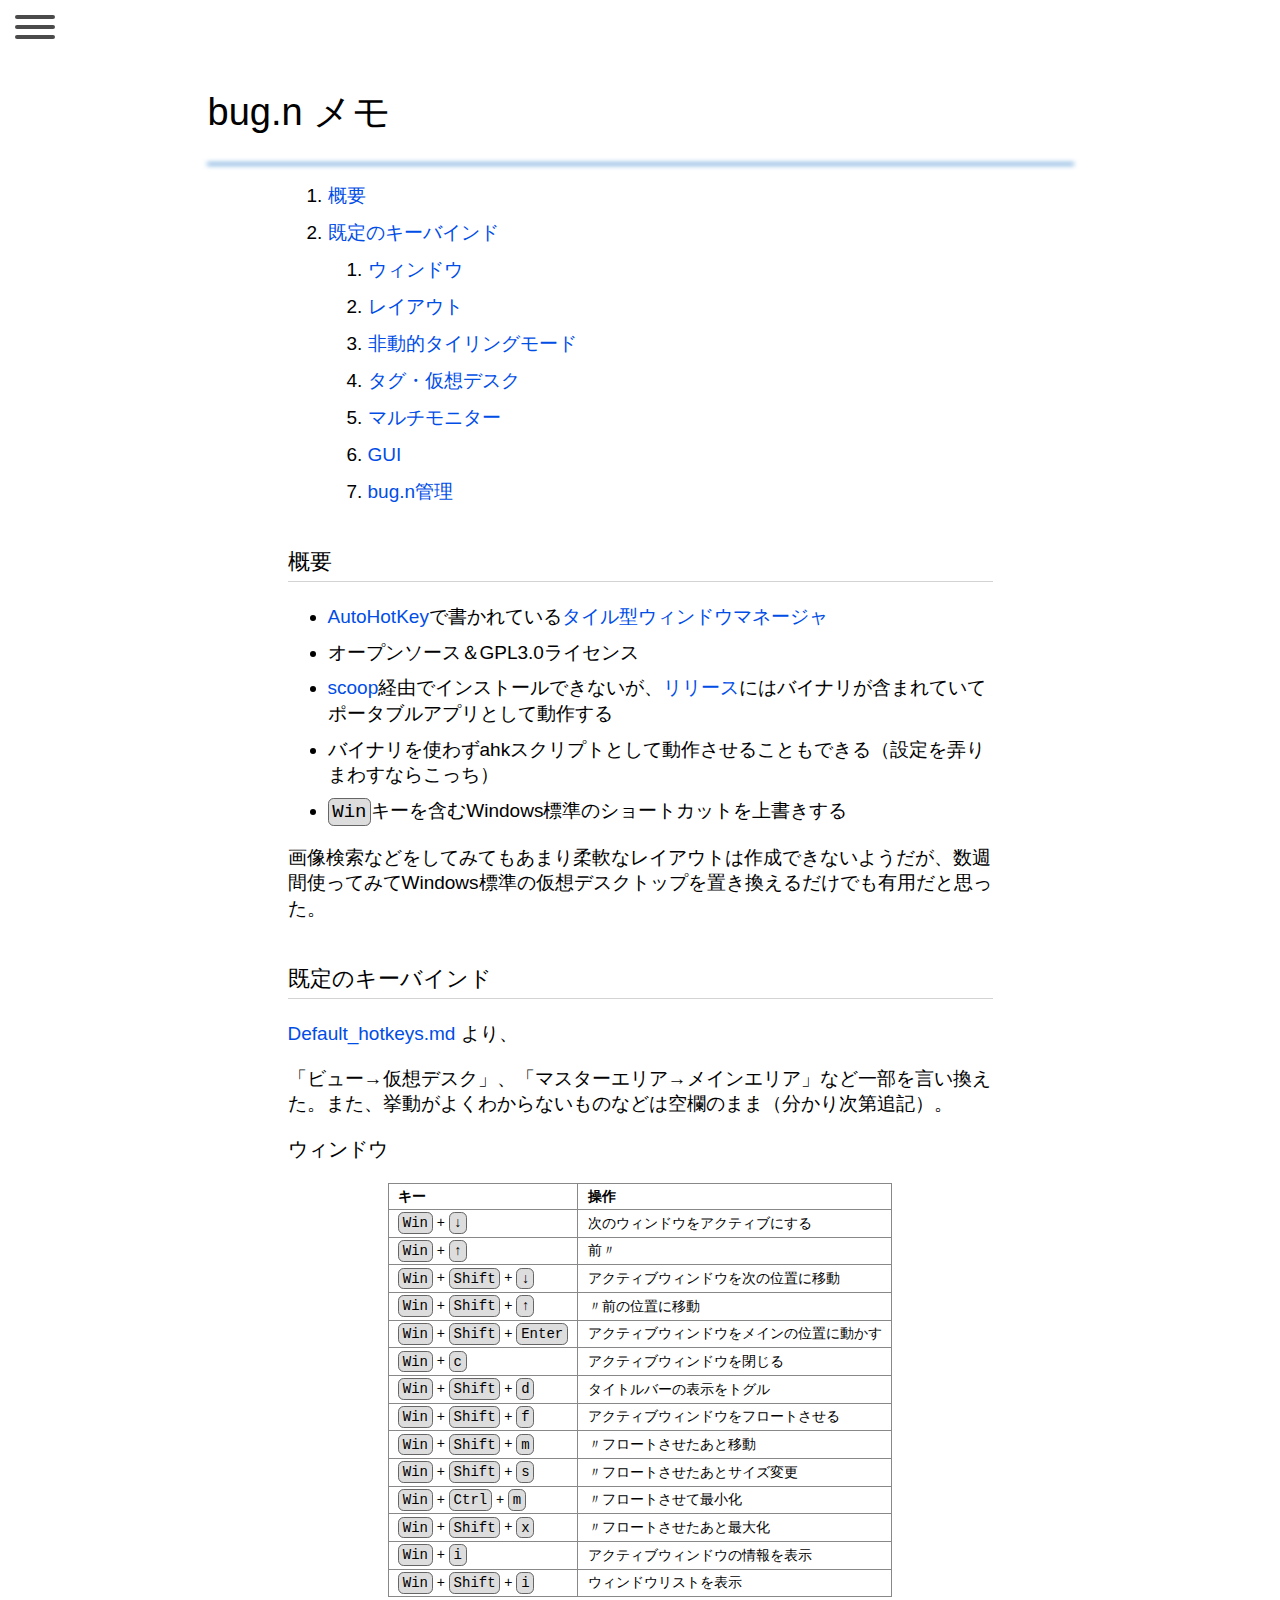
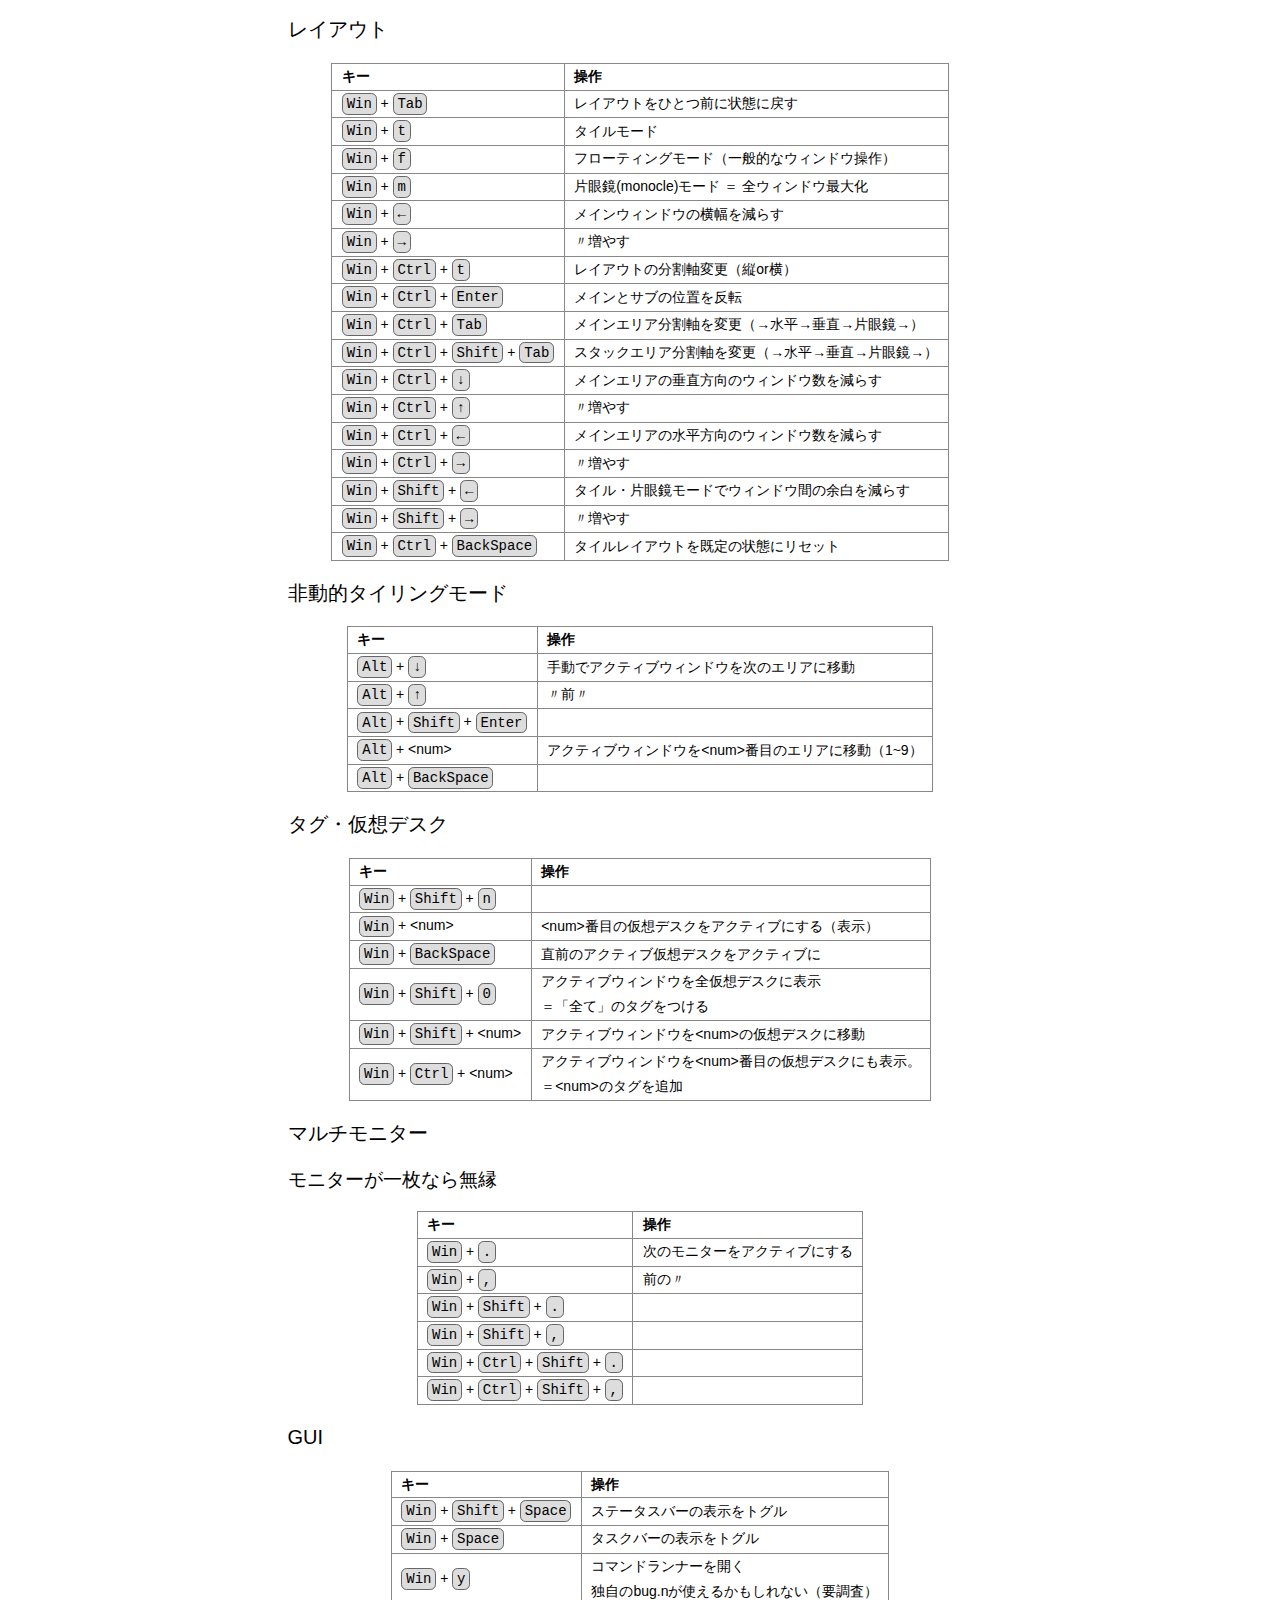
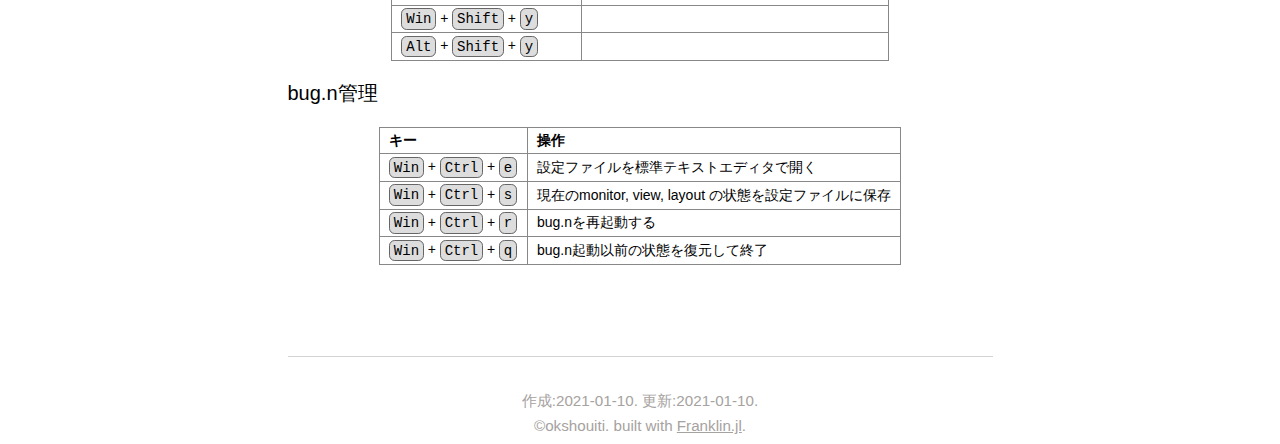
==== commit ce054f92: "Deploying to gh-pages from  @ d3bc13f66ec5b4a4e86ee964664c1f406434a6e0 🚀" ====
--- a/windows/bug.n/index.html
+++ b/windows/bug.n/index.html
@@ -1 +1 @@
-<!doctype html> <html lang=ja > <meta charset=UTF-8 > <meta name=viewport  content="width=device-width, initial-scale=1"> <link href="/css/franklin.css" rel=stylesheet > <link href="/css/vela.css" rel=stylesheet > <link href="/css/custom.css" rel=stylesheet > <script src="/libs/vela/jquery.min.js"></script> <link rel=icon  href="/assets/favicon.png"> <title>bug.n メモ</title> <div class=main-nav  id=menu > <div class=flex-container > <span class=sidebar-brand > <h3 style='font-size: 25px'>Vela Template</h3> </span> </div> <nav class=sidebar-nav > <ul class=metismenu  id=metismenu  > <li><a href="/index.html">Home</a> <li><a href="" class=has-arrow >windows</a> <ul> <li><a href="/windows/bug.n/">bug.n</a> </ul> </ul> </nav> </div> <main id=panel > <div class="toggle-button hamburger hamburger--spin"> <div class=hamburger-box > <div class=hamburger-inner ></div> </div> </div> <h1 class="page title">bug.n メモ</h1> <hr> <div class=franklin-content ><div class=franklin-toc ><ol><li><a href="#概要">概要</a><li><a href="#既定のキーバインド">既定のキーバインド</a><ol><li><a href="#ウィンドウ">ウィンドウ</a><li><a href="#レイアウト">レイアウト</a><li><a href="#非動的タイリングモード">非動的タイリングモード</a><li><a href="#タグ仮想デスク">タグ・仮想デスク</a><li><a href="#マルチモニター">マルチモニター</a><li><a href="#gui">GUI</a><li><a href="#bugn管理">bug.n管理</a></ol></ol></div> <h2 id="概要"><a href="#概要">概要</a></h2> <ul> <li><p><a href="https://www.autohotkey.com">AutoHotKey</a>で書かれている<a href="https://ja.wikipedia.org/wiki/&#37;E3&#37;82&#37;BF&#37;E3&#37;82&#37;A4&#37;E3&#37;83&#37;AB&#37;E5&#37;9E&#37;8B&#37;E3&#37;82&#37;A6&#37;E3&#37;82&#37;A3&#37;E3&#37;83&#37;B3&#37;E3&#37;83&#37;89&#37;E3&#37;82&#37;A6&#37;E3&#37;83&#37;9E&#37;E3&#37;83&#37;8D&#37;E3&#37;83&#37;BC&#37;E3&#37;82&#37;B8&#37;E3&#37;83&#37;A3">タイル型ウィンドウマネージャ</a></p> <li><p>オープンソース＆GPL3.0ライセンス</p> <li><p><a href="https://scoop.sh">scoop</a>経由でインストールできないが、<a href="https://github.com/fuhsjr00/bug.n/releases/latest">リリース</a>にはバイナリが含まれていてポータブルアプリとして動作する</p> <li><p>バイナリを使わずahkスクリプトとして動作させることもできる（設定を弄りまわすならこっち）</p> <li><p><kbd> Win</kbd>キーを含むWindows標準のショートカットを上書きする</p> </ul> <p>画像検索などをしてみてもあまり柔軟なレイアウトは作成できないようだが、数週間使ってみてWindows標準の仮想デスクトップを置き換えるだけでも有用だと思った。</p> <h2 id="既定のキーバインド"><a href="#既定のキーバインド">既定のキーバインド</a></h2> <p><a href="https://github.com/fuhsjr00/bug.n/blob/master/doc/Default_hotkeys.md">Default_hotkeys.md</a> より</p> <p>「ビュー→仮想デスク」、「マスターエリア→メインエリア」など一部を言い換えた。また、挙動がよくわからないものなどは空欄のまま（分かり次第追記）。</p> <h3 id="ウィンドウ"><a href="#ウィンドウ">ウィンドウ</a></h3> <table><tr><th align=right >キー<th align=right >操作<tr><td align=right ><kbd> Win</kbd> &#43; <kbd> ↓</kbd><td align=right >次のウィンドウをアクティブにする<tr><td align=right ><kbd> Win</kbd> &#43; <kbd> ↑</kbd><td align=right >前〃<tr><td align=right ><kbd> Win</kbd> &#43; <kbd> Shift</kbd> &#43; <kbd> ↓</kbd><td align=right >アクティブウィンドウを次の位置に移動<tr><td align=right ><kbd> Win</kbd> &#43; <kbd> Shift</kbd> &#43; <kbd> ↑</kbd><td align=right >〃前の位置に移動<tr><td align=right ><kbd> Win</kbd> &#43; <kbd> Shift</kbd> &#43; <kbd> Enter</kbd><td align=right >アクティブウィンドウをメインの位置に動かす<tr><td align=right ><kbd> Win</kbd> &#43; <kbd> c</kbd><td align=right >アクティブウィンドウを閉じる<tr><td align=right ><kbd> Win</kbd> &#43; <kbd> Shift</kbd> &#43; <kbd> d</kbd><td align=right >タイトルバーの表示をトグル<tr><td align=right ><kbd> Win</kbd> &#43; <kbd> Shift</kbd> &#43; <kbd> f</kbd><td align=right >アクティブウィンドウをフロートさせる<tr><td align=right ><kbd> Win</kbd> &#43; <kbd> Shift</kbd> &#43; <kbd> m</kbd><td align=right >〃フロートさせたあと移動<tr><td align=right ><kbd> Win</kbd> &#43; <kbd> Shift</kbd> &#43; <kbd> s</kbd><td align=right >〃フロートさせたあとサイズ変更<tr><td align=right ><kbd> Win</kbd> &#43; <kbd> Ctrl</kbd> &#43; <kbd> m</kbd><td align=right >〃フロートさせて最小化<tr><td align=right ><kbd> Win</kbd> &#43; <kbd> Shift</kbd> &#43; <kbd> x</kbd><td align=right >〃フロートさせたあと最大化<tr><td align=right ><kbd> Win</kbd> &#43; <kbd> i</kbd><td align=right >アクティブウィンドウの情報を表示<tr><td align=right ><kbd> Win</kbd> &#43; <kbd> Shift</kbd> &#43; <kbd> i</kbd><td align=right >ウィンドウリストを表示</table> <h3 id="レイアウト"><a href="#レイアウト">レイアウト</a></h3> <table><tr><th align=right >キー<th align=right >操作<tr><td align=right ><kbd> Win</kbd> &#43; <kbd> Tab</kbd><td align=right >レイアウトをひとつ前に状態に戻す<tr><td align=right ><kbd> Win</kbd> &#43; <kbd> t</kbd><td align=right >タイルモード<tr><td align=right ><kbd> Win</kbd> &#43; <kbd> f</kbd><td align=right >フローティングモード（一般的なウィンドウ操作）<tr><td align=right ><kbd> Win</kbd> &#43; <kbd> m</kbd><td align=right >片眼鏡&#40;monocle&#41;モード ＝ 全ウィンドウ最大化<tr><td align=right ><kbd> Win</kbd> &#43; <kbd> ←</kbd><td align=right >メインウィンドウの横幅を減らす<tr><td align=right ><kbd> Win</kbd> &#43; <kbd> →</kbd><td align=right >〃増やす<tr><td align=right ><kbd> Win</kbd> &#43; <kbd> Ctrl</kbd> &#43; <kbd> t</kbd><td align=right >レイアウトの分割軸変更（縦or横）<tr><td align=right ><kbd> Win</kbd> &#43; <kbd> Ctrl</kbd> &#43; <kbd> Enter</kbd><td align=right >メインとサブの位置を反転<tr><td align=right ><kbd> Win</kbd> &#43; <kbd> Ctrl</kbd> &#43; <kbd> Tab</kbd><td align=right >メインエリア分割軸を変更（→水平→垂直→片眼鏡→）<tr><td align=right ><kbd> Win</kbd> &#43; <kbd> Ctrl</kbd> &#43; <kbd> Shift</kbd> &#43; <kbd> Tab</kbd><td align=right >スタックエリア分割軸を変更（→水平→垂直→片眼鏡→）<tr><td align=right ><kbd> Win</kbd> &#43; <kbd> Ctrl</kbd> &#43; <kbd> ↓</kbd><td align=right >メインエリアの垂直方向のウィンドウ数を減らす<tr><td align=right ><kbd> Win</kbd> &#43; <kbd> Ctrl</kbd> &#43; <kbd> ↑</kbd><td align=right >〃増やす<tr><td align=right ><kbd> Win</kbd> &#43; <kbd> Ctrl</kbd> &#43; <kbd> ←</kbd><td align=right >メインエリアの水平方向のウィンドウ数を減らす<tr><td align=right ><kbd> Win</kbd> &#43; <kbd> Ctrl</kbd> &#43; <kbd> →</kbd><td align=right >〃増やす<tr><td align=right ><kbd> Win</kbd> &#43; <kbd> Shift</kbd> &#43; <kbd> ←</kbd><td align=right >タイル・片眼鏡モードでウィンドウ間の余白を減らす<tr><td align=right ><kbd> Win</kbd> &#43; <kbd> Shift</kbd> &#43; <kbd> →</kbd><td align=right >〃増やす<tr><td align=right ><kbd> Win</kbd> &#43; <kbd> Ctrl</kbd> &#43; <kbd> BackSpace</kbd><td align=right >タイルレイアウトを既定の状態にリセット</table> <h3 id="非動的タイリングモード"><a href="#非動的タイリングモード">非動的タイリングモード</a></h3> <table><tr><th align=right >キー<th align=right >操作<tr><td align=right ><kbd> Alt</kbd> &#43; <kbd> ↓</kbd><td align=right >手動でアクティブウィンドウを次のエリアに移動<tr><td align=right ><kbd> Alt</kbd> &#43; <kbd> ↑</kbd><td align=right >〃前〃<tr><td align=right ><kbd> Alt</kbd> &#43; <kbd> Shift</kbd> &#43; <kbd> Enter</kbd><td align=right ><tr><td align=right ><kbd> Alt</kbd> &#43; &lt;num&gt;<td align=right >アクティブウィンドウを&lt;num&gt;番目のエリアに移動（1~9）<tr><td align=right ><kbd> Alt</kbd> &#43; <kbd> BackSpace</kbd><td align=right ></table> <h3 id="タグ仮想デスク"><a href="#タグ仮想デスク">タグ・仮想デスク</a></h3> <table><tr><th align=right >キー<th align=right >操作<tr><td align=right ><kbd> Win</kbd> &#43; <kbd> Shift</kbd> &#43; <kbd> n</kbd><td align=right ><tr><td align=right ><kbd> Win</kbd> &#43; &lt;num&gt;<td align=right >&lt;num&gt;番目の仮想デスクをアクティブにする（表示）<tr><td align=right ><kbd> Win</kbd> &#43; <kbd> BackSpace</kbd><td align=right >直前のアクティブ仮想デスクをアクティブに<tr><td align=right ><kbd> Win</kbd> &#43; <kbd> Shift</kbd> &#43; <kbd> 0</kbd><td align=right >アクティブウィンドウを全仮想デスクに表示<br> ＝「全て」のタグをつける<tr><td align=right ><kbd> Win</kbd> &#43; <kbd> Shift</kbd> &#43; &lt;num&gt;<td align=right >アクティブウィンドウを&lt;num&gt;の仮想デスクに移動<tr><td align=right ><kbd> Win</kbd> &#43; <kbd> Ctrl</kbd> &#43; &lt;num&gt;<td align=right >アクティブウィンドウを&lt;num&gt;番目の仮想デスクにも表示。<br> ＝&lt;num&gt;のタグを追加</table> <h3 id="マルチモニター"><a href="#マルチモニター">マルチモニター</a></h3> <p>モニターが一枚なら無縁</p> <table><tr><th align=right >キー<th align=right >操作<tr><td align=right ><kbd> Win</kbd> &#43; <kbd> .</kbd><td align=right >次のモニターをアクティブにする<tr><td align=right ><kbd> Win</kbd> &#43; <kbd> ,</kbd><td align=right >前の〃<tr><td align=right ><kbd> Win</kbd> &#43; <kbd> Shift</kbd> &#43; <kbd> .</kbd><td align=right ><tr><td align=right ><kbd> Win</kbd> &#43; <kbd> Shift</kbd> &#43; <kbd> ,</kbd><td align=right ><tr><td align=right ><kbd> Win</kbd> &#43; <kbd> Ctrl</kbd> &#43; <kbd> Shift</kbd> &#43; <kbd> .</kbd><td align=right ><tr><td align=right ><kbd> Win</kbd> &#43; <kbd> Ctrl</kbd> &#43; <kbd> Shift</kbd> &#43; <kbd> ,</kbd><td align=right ></table> <h3 id=gui ><a href="#gui">GUI</a></h3> <table><tr><th align=right >キー<th align=right >操作<tr><td align=right ><kbd> Win</kbd> &#43; <kbd> Shift</kbd> &#43; <kbd> Space</kbd><td align=right >ステータスバーの表示をトグル<tr><td align=right ><kbd> Win</kbd> &#43; <kbd> Space</kbd><td align=right >タスクバーの表示をトグル<tr><td align=right ><kbd> Win</kbd> &#43; <kbd> y</kbd><td align=right >コマンドランナーを開く<br> 独自のbug.nが使えるかもしれない（要調査）<tr><td align=right ><kbd> Win</kbd> &#43; <kbd> Shift</kbd> &#43; <kbd> y</kbd><td align=right ><tr><td align=right ><kbd> Alt</kbd> &#43; <kbd> Shift</kbd> &#43; <kbd> y</kbd><td align=right ></table> <h3 id="bugn管理"><a href="#bugn管理">bug.n管理</a></h3> <table><tr><th align=right >キー<th align=right >操作<tr><td align=right ><kbd> Win</kbd> &#43; <kbd> Ctrl</kbd> &#43; <kbd> e</kbd><td align=right >設定ファイルを標準テキストエディタで開く<tr><td align=right ><kbd> Win</kbd> &#43; <kbd> Ctrl</kbd> &#43; <kbd> s</kbd><td align=right >現在のmonitor, view, layout の状態を設定ファイルに保存<tr><td align=right ><kbd> Win</kbd> &#43; <kbd> Ctrl</kbd> &#43; <kbd> r</kbd><td align=right >bug.nを再起動する<tr><td align=right ><kbd> Win</kbd> &#43; <kbd> Ctrl</kbd> &#43; <kbd> q</kbd><td align=right >bug.n起動以前の状態を復元して終了</table> <div class=page-foot > <div class=copyright > <div>作成:2021-01-10. 更新:2021-01-10.</div> <div> &copy;okshouiti. built with <a href="https://github.com/tlienart/Franklin.jl">Franklin.jl</a>. </div> </div> </div> </div> </main> <script src="/libs/vela/metisMenu.min.js"></script> <script src="/libs/vela/slideout.min.js"></script>+<!doctype html> <html lang=ja > <meta charset=UTF-8 > <meta name=viewport  content="width=device-width, initial-scale=1"> <link href="/css/franklin.css" rel=stylesheet > <link href="/css/vela.css" rel=stylesheet > <link href="/css/custom.css" rel=stylesheet > <script src="/libs/vela/jquery.min.js"></script> <link rel=icon  href="/assets/favicon.png"> <title>bug.n メモ</title> <div class=main-nav  id=menu > <div class=flex-container > <span class=sidebar-brand > <h3 style='font-size: 25px'>Vela Template</h3> </span> </div> <nav class=sidebar-nav > <ul class=metismenu  id=metismenu  > <li><a href="/index.html">Home</a> <li><a href="" class=has-arrow >windows</a> <ul> <li><a href="/windows/bug.n/">bug.n</a> </ul> </ul> </nav> </div> <main id=panel > <div class="toggle-button hamburger hamburger--spin"> <div class=hamburger-box > <div class=hamburger-inner ></div> </div> </div> <h1 class="page title">bug.n メモ</h1> <hr> <div class=franklin-content ><div class=franklin-toc ><ol><li><a href="#概要">概要</a><li><a href="#既定のキーバインド">既定のキーバインド</a><ol><li><a href="#ウィンドウ">ウィンドウ</a><li><a href="#レイアウト">レイアウト</a><li><a href="#非動的タイリングモード">非動的タイリングモード</a><li><a href="#タグ仮想デスク">タグ・仮想デスク</a><li><a href="#マルチモニター">マルチモニター</a><li><a href="#gui">GUI</a><li><a href="#bugn管理">bug.n管理</a></ol></ol></div> <h2 id="概要"><a href="#概要">概要</a></h2> <ul> <li><p><a href="https://www.autohotkey.com">AutoHotKey</a>で書かれている<a href="https://ja.wikipedia.org/wiki/&#37;E3&#37;82&#37;BF&#37;E3&#37;82&#37;A4&#37;E3&#37;83&#37;AB&#37;E5&#37;9E&#37;8B&#37;E3&#37;82&#37;A6&#37;E3&#37;82&#37;A3&#37;E3&#37;83&#37;B3&#37;E3&#37;83&#37;89&#37;E3&#37;82&#37;A6&#37;E3&#37;83&#37;9E&#37;E3&#37;83&#37;8D&#37;E3&#37;83&#37;BC&#37;E3&#37;82&#37;B8&#37;E3&#37;83&#37;A3">タイル型ウィンドウマネージャ</a></p> <li><p>オープンソース＆GPL3.0ライセンス</p> <li><p><a href="https://scoop.sh">scoop</a>経由でインストールできないが、<a href="https://github.com/fuhsjr00/bug.n/releases/latest">リリース</a>にはバイナリが含まれていてポータブルアプリとして動作する</p> <li><p>バイナリを使わずahkスクリプトとして動作させることもできる（設定を弄りまわすならこっち）</p> <li><p><kbd> Win</kbd>キーを含むWindows標準のショートカットを上書きする</p> </ul> <p>画像検索などをしてみてもあまり柔軟なレイアウトは作成できないようだが、数週間使ってみてWindows標準の仮想デスクトップを置き換えるだけでも有用だと思った。</p> <h2 id="既定のキーバインド"><a href="#既定のキーバインド">既定のキーバインド</a></h2> <p><a href="https://github.com/fuhsjr00/bug.n/blob/master/doc/Default_hotkeys.md">Default_hotkeys.md</a> より、</p> <p>「ビュー→仮想デスク」、「マスターエリア→メインエリア」など一部を言い換えた。また、挙動がよくわからないものなどは空欄のまま（分かり次第追記）。</p> <h3 id="ウィンドウ"><a href="#ウィンドウ">ウィンドウ</a></h3> <table><tr><th align=right >キー<th align=right >操作<tr><td align=right ><kbd> Win</kbd> &#43; <kbd> ↓</kbd><td align=right >次のウィンドウをアクティブにする<tr><td align=right ><kbd> Win</kbd> &#43; <kbd> ↑</kbd><td align=right >前〃<tr><td align=right ><kbd> Win</kbd> &#43; <kbd> Shift</kbd> &#43; <kbd> ↓</kbd><td align=right >アクティブウィンドウを次の位置に移動<tr><td align=right ><kbd> Win</kbd> &#43; <kbd> Shift</kbd> &#43; <kbd> ↑</kbd><td align=right >〃前の位置に移動<tr><td align=right ><kbd> Win</kbd> &#43; <kbd> Shift</kbd> &#43; <kbd> Enter</kbd><td align=right >アクティブウィンドウをメインの位置に動かす<tr><td align=right ><kbd> Win</kbd> &#43; <kbd> c</kbd><td align=right >アクティブウィンドウを閉じる<tr><td align=right ><kbd> Win</kbd> &#43; <kbd> Shift</kbd> &#43; <kbd> d</kbd><td align=right >タイトルバーの表示をトグル<tr><td align=right ><kbd> Win</kbd> &#43; <kbd> Shift</kbd> &#43; <kbd> f</kbd><td align=right >アクティブウィンドウをフロートさせる<tr><td align=right ><kbd> Win</kbd> &#43; <kbd> Shift</kbd> &#43; <kbd> m</kbd><td align=right >〃フロートさせたあと移動<tr><td align=right ><kbd> Win</kbd> &#43; <kbd> Shift</kbd> &#43; <kbd> s</kbd><td align=right >〃フロートさせたあとサイズ変更<tr><td align=right ><kbd> Win</kbd> &#43; <kbd> Ctrl</kbd> &#43; <kbd> m</kbd><td align=right >〃フロートさせて最小化<tr><td align=right ><kbd> Win</kbd> &#43; <kbd> Shift</kbd> &#43; <kbd> x</kbd><td align=right >〃フロートさせたあと最大化<tr><td align=right ><kbd> Win</kbd> &#43; <kbd> i</kbd><td align=right >アクティブウィンドウの情報を表示<tr><td align=right ><kbd> Win</kbd> &#43; <kbd> Shift</kbd> &#43; <kbd> i</kbd><td align=right >ウィンドウリストを表示</table> <h3 id="レイアウト"><a href="#レイアウト">レイアウト</a></h3> <table><tr><th align=right >キー<th align=right >操作<tr><td align=right ><kbd> Win</kbd> &#43; <kbd> Tab</kbd><td align=right >レイアウトをひとつ前に状態に戻す<tr><td align=right ><kbd> Win</kbd> &#43; <kbd> t</kbd><td align=right >タイルモード<tr><td align=right ><kbd> Win</kbd> &#43; <kbd> f</kbd><td align=right >フローティングモード（一般的なウィンドウ操作）<tr><td align=right ><kbd> Win</kbd> &#43; <kbd> m</kbd><td align=right >片眼鏡&#40;monocle&#41;モード ＝ 全ウィンドウ最大化<tr><td align=right ><kbd> Win</kbd> &#43; <kbd> ←</kbd><td align=right >メインウィンドウの横幅を減らす<tr><td align=right ><kbd> Win</kbd> &#43; <kbd> →</kbd><td align=right >〃増やす<tr><td align=right ><kbd> Win</kbd> &#43; <kbd> Ctrl</kbd> &#43; <kbd> t</kbd><td align=right >レイアウトの分割軸変更（縦or横）<tr><td align=right ><kbd> Win</kbd> &#43; <kbd> Ctrl</kbd> &#43; <kbd> Enter</kbd><td align=right >メインとサブの位置を反転<tr><td align=right ><kbd> Win</kbd> &#43; <kbd> Ctrl</kbd> &#43; <kbd> Tab</kbd><td align=right >メインエリア分割軸を変更（→水平→垂直→片眼鏡→）<tr><td align=right ><kbd> Win</kbd> &#43; <kbd> Ctrl</kbd> &#43; <kbd> Shift</kbd> &#43; <kbd> Tab</kbd><td align=right >スタックエリア分割軸を変更（→水平→垂直→片眼鏡→）<tr><td align=right ><kbd> Win</kbd> &#43; <kbd> Ctrl</kbd> &#43; <kbd> ↓</kbd><td align=right >メインエリアの垂直方向のウィンドウ数を減らす<tr><td align=right ><kbd> Win</kbd> &#43; <kbd> Ctrl</kbd> &#43; <kbd> ↑</kbd><td align=right >〃増やす<tr><td align=right ><kbd> Win</kbd> &#43; <kbd> Ctrl</kbd> &#43; <kbd> ←</kbd><td align=right >メインエリアの水平方向のウィンドウ数を減らす<tr><td align=right ><kbd> Win</kbd> &#43; <kbd> Ctrl</kbd> &#43; <kbd> →</kbd><td align=right >〃増やす<tr><td align=right ><kbd> Win</kbd> &#43; <kbd> Shift</kbd> &#43; <kbd> ←</kbd><td align=right >タイル・片眼鏡モードでウィンドウ間の余白を減らす<tr><td align=right ><kbd> Win</kbd> &#43; <kbd> Shift</kbd> &#43; <kbd> →</kbd><td align=right >〃増やす<tr><td align=right ><kbd> Win</kbd> &#43; <kbd> Ctrl</kbd> &#43; <kbd> BackSpace</kbd><td align=right >タイルレイアウトを既定の状態にリセット</table> <h3 id="非動的タイリングモード"><a href="#非動的タイリングモード">非動的タイリングモード</a></h3> <table><tr><th align=right >キー<th align=right >操作<tr><td align=right ><kbd> Alt</kbd> &#43; <kbd> ↓</kbd><td align=right >手動でアクティブウィンドウを次のエリアに移動<tr><td align=right ><kbd> Alt</kbd> &#43; <kbd> ↑</kbd><td align=right >〃前〃<tr><td align=right ><kbd> Alt</kbd> &#43; <kbd> Shift</kbd> &#43; <kbd> Enter</kbd><td align=right ><tr><td align=right ><kbd> Alt</kbd> &#43; &lt;num&gt;<td align=right >アクティブウィンドウを&lt;num&gt;番目のエリアに移動（1~9）<tr><td align=right ><kbd> Alt</kbd> &#43; <kbd> BackSpace</kbd><td align=right ></table> <h3 id="タグ仮想デスク"><a href="#タグ仮想デスク">タグ・仮想デスク</a></h3> <table><tr><th align=right >キー<th align=right >操作<tr><td align=right ><kbd> Win</kbd> &#43; <kbd> Shift</kbd> &#43; <kbd> n</kbd><td align=right ><tr><td align=right ><kbd> Win</kbd> &#43; &lt;num&gt;<td align=right >&lt;num&gt;番目の仮想デスクをアクティブにする（表示）<tr><td align=right ><kbd> Win</kbd> &#43; <kbd> BackSpace</kbd><td align=right >直前のアクティブ仮想デスクをアクティブに<tr><td align=right ><kbd> Win</kbd> &#43; <kbd> Shift</kbd> &#43; <kbd> 0</kbd><td align=right >アクティブウィンドウを全仮想デスクに表示<br> ＝「全て」のタグをつける<tr><td align=right ><kbd> Win</kbd> &#43; <kbd> Shift</kbd> &#43; &lt;num&gt;<td align=right >アクティブウィンドウを&lt;num&gt;の仮想デスクに移動<tr><td align=right ><kbd> Win</kbd> &#43; <kbd> Ctrl</kbd> &#43; &lt;num&gt;<td align=right >アクティブウィンドウを&lt;num&gt;番目の仮想デスクにも表示。<br> ＝&lt;num&gt;のタグを追加</table> <h3 id="マルチモニター"><a href="#マルチモニター">マルチモニター</a></h3> <p>モニターが一枚なら無縁</p> <table><tr><th align=right >キー<th align=right >操作<tr><td align=right ><kbd> Win</kbd> &#43; <kbd> .</kbd><td align=right >次のモニターをアクティブにする<tr><td align=right ><kbd> Win</kbd> &#43; <kbd> ,</kbd><td align=right >前の〃<tr><td align=right ><kbd> Win</kbd> &#43; <kbd> Shift</kbd> &#43; <kbd> .</kbd><td align=right ><tr><td align=right ><kbd> Win</kbd> &#43; <kbd> Shift</kbd> &#43; <kbd> ,</kbd><td align=right ><tr><td align=right ><kbd> Win</kbd> &#43; <kbd> Ctrl</kbd> &#43; <kbd> Shift</kbd> &#43; <kbd> .</kbd><td align=right ><tr><td align=right ><kbd> Win</kbd> &#43; <kbd> Ctrl</kbd> &#43; <kbd> Shift</kbd> &#43; <kbd> ,</kbd><td align=right ></table> <h3 id=gui ><a href="#gui">GUI</a></h3> <table><tr><th align=right >キー<th align=right >操作<tr><td align=right ><kbd> Win</kbd> &#43; <kbd> Shift</kbd> &#43; <kbd> Space</kbd><td align=right >ステータスバーの表示をトグル<tr><td align=right ><kbd> Win</kbd> &#43; <kbd> Space</kbd><td align=right >タスクバーの表示をトグル<tr><td align=right ><kbd> Win</kbd> &#43; <kbd> y</kbd><td align=right >コマンドランナーを開く<br> 独自のbug.nが使えるかもしれない（要調査）<tr><td align=right ><kbd> Win</kbd> &#43; <kbd> Shift</kbd> &#43; <kbd> y</kbd><td align=right ><tr><td align=right ><kbd> Alt</kbd> &#43; <kbd> Shift</kbd> &#43; <kbd> y</kbd><td align=right ></table> <h3 id="bugn管理"><a href="#bugn管理">bug.n管理</a></h3> <table><tr><th align=right >キー<th align=right >操作<tr><td align=right ><kbd> Win</kbd> &#43; <kbd> Ctrl</kbd> &#43; <kbd> e</kbd><td align=right >設定ファイルを標準テキストエディタで開く<tr><td align=right ><kbd> Win</kbd> &#43; <kbd> Ctrl</kbd> &#43; <kbd> s</kbd><td align=right >現在のmonitor, view, layout の状態を設定ファイルに保存<tr><td align=right ><kbd> Win</kbd> &#43; <kbd> Ctrl</kbd> &#43; <kbd> r</kbd><td align=right >bug.nを再起動する<tr><td align=right ><kbd> Win</kbd> &#43; <kbd> Ctrl</kbd> &#43; <kbd> q</kbd><td align=right >bug.n起動以前の状態を復元して終了</table> <div class=page-foot > <div class=copyright > <div>作成:2021-01-10. 更新:2021-01-10.</div> <div> &copy;okshouiti. built with <a href="https://github.com/tlienart/Franklin.jl">Franklin.jl</a>. </div> </div> </div> </div> </main> <script src="/libs/vela/metisMenu.min.js"></script> <script src="/libs/vela/slideout.min.js"></script>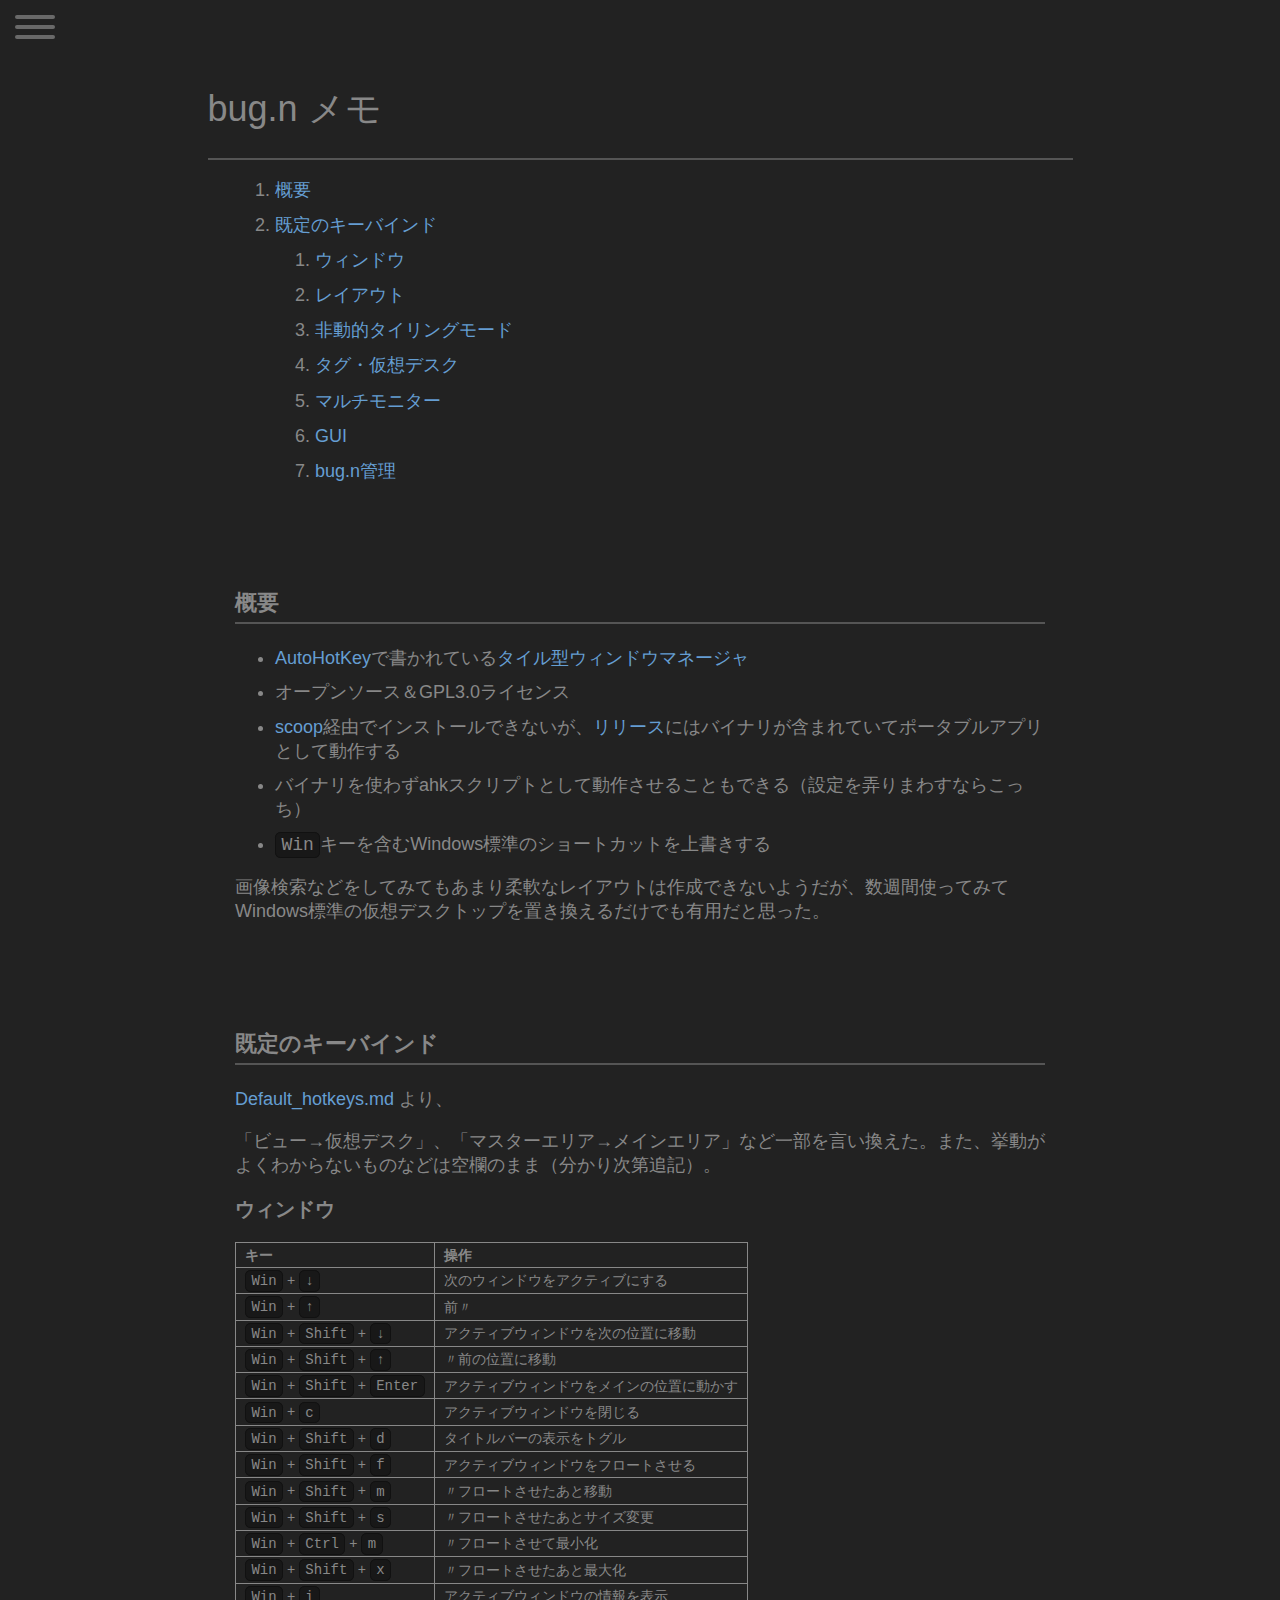
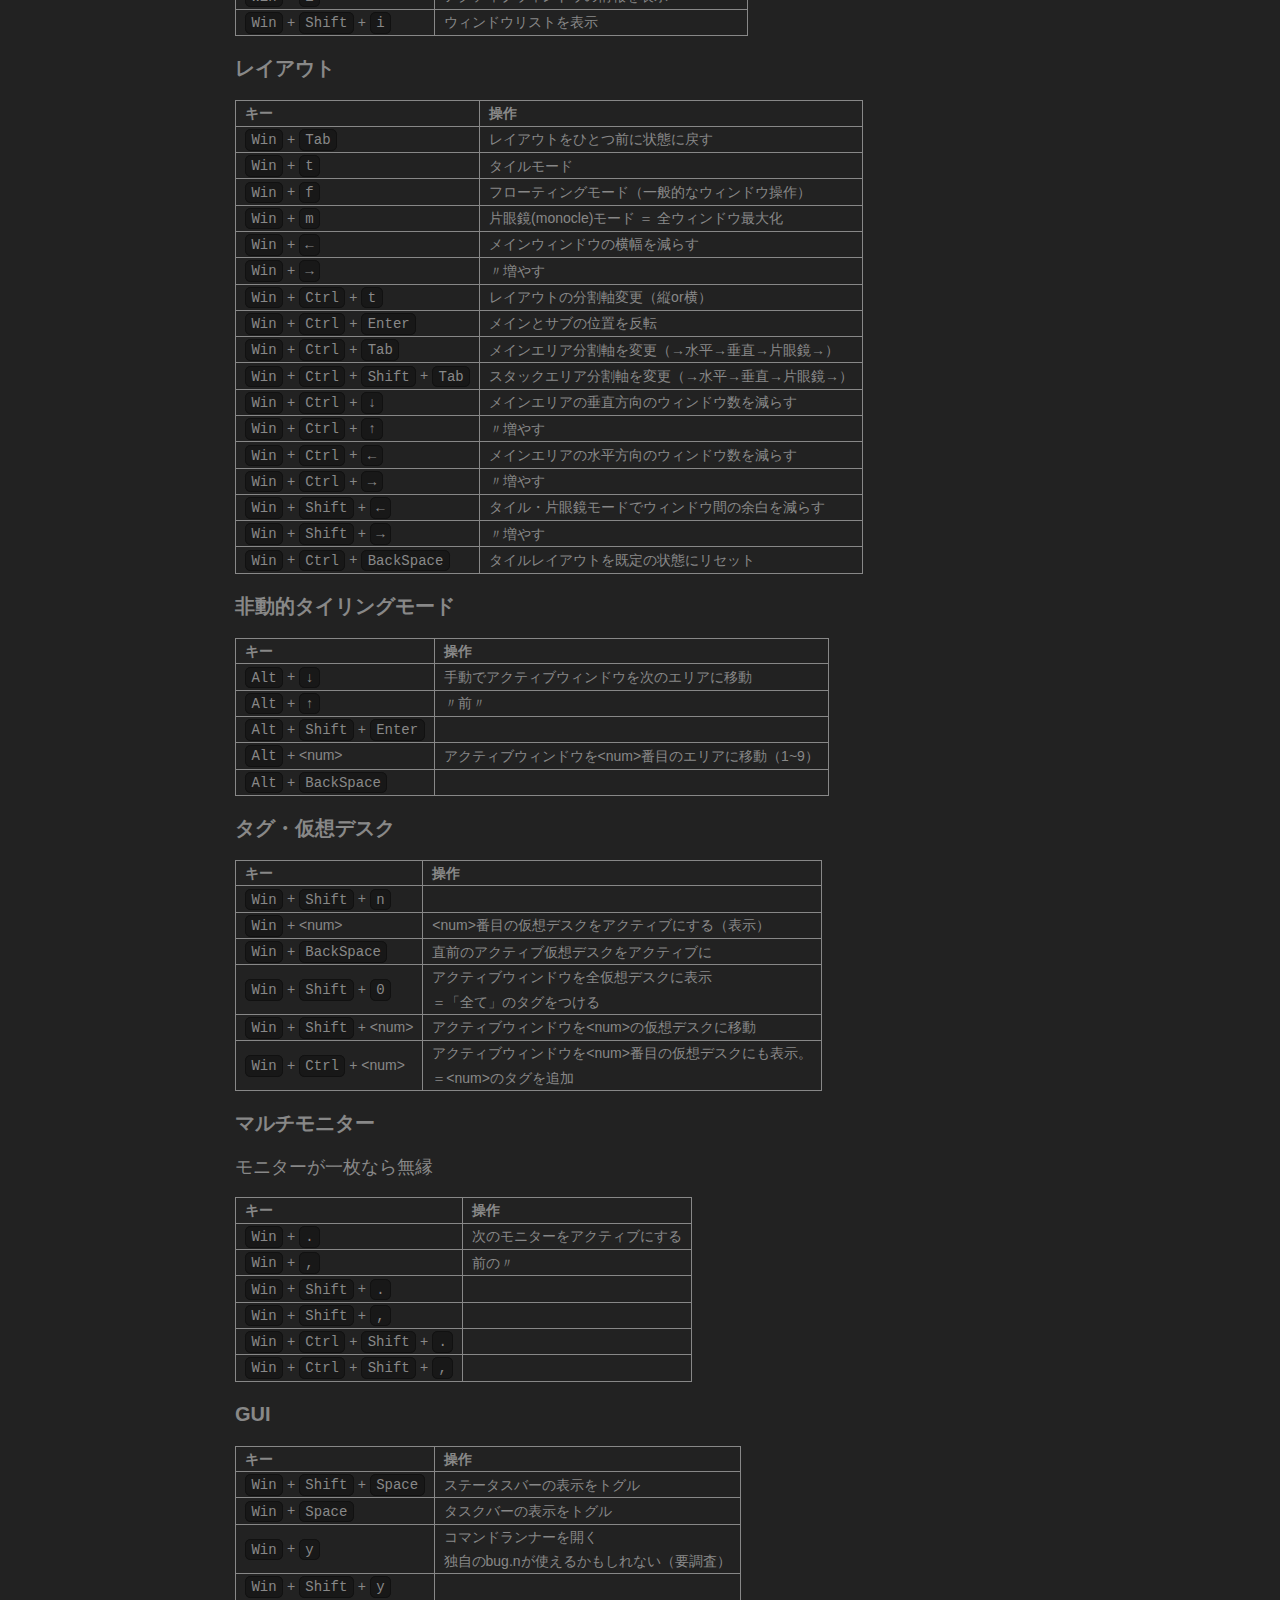
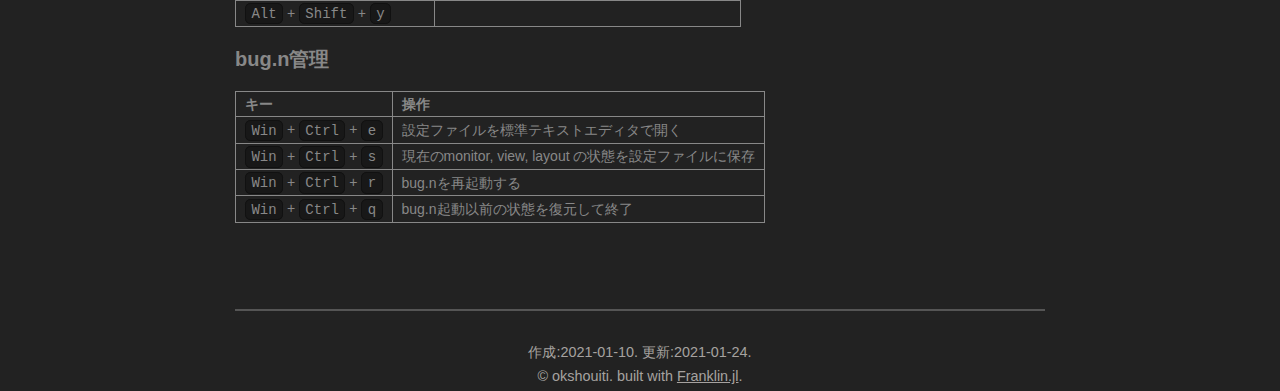
==== commit 470eecde: "Deploying to gh-pages from  @ 735f04c4fb2faa00c96743acdb74ffa79e962fd1 🚀" ====
--- a/windows/bug.n/index.html
+++ b/windows/bug.n/index.html
@@ -1 +1 @@
-<!doctype html> <html lang=ja > <meta charset=UTF-8 > <meta name=viewport  content="width=device-width, initial-scale=1"> <link href="/css/franklin.css" rel=stylesheet > <link href="/css/vela.css" rel=stylesheet > <link href="/css/custom.css" rel=stylesheet > <script src="/libs/vela/jquery.min.js"></script> <link rel=icon  href="/assets/favicon.png"> <title>bug.n メモ</title> <div class=main-nav  id=menu > <div class=flex-container > <span class=sidebar-brand > <h3 style='font-size: 25px'>Vela Template</h3> </span> </div> <nav class=sidebar-nav > <ul class=metismenu  id=metismenu  > <li><a href="/index.html">Home</a> <li><a href="" class=has-arrow >windows</a> <ul> <li><a href="/windows/bug.n/">bug.n</a> </ul> </ul> </nav> </div> <main id=panel > <div class="toggle-button hamburger hamburger--spin"> <div class=hamburger-box > <div class=hamburger-inner ></div> </div> </div> <h1 class="page title">bug.n メモ</h1> <hr> <div class=franklin-content ><div class=franklin-toc ><ol><li><a href="#概要">概要</a><li><a href="#既定のキーバインド">既定のキーバインド</a><ol><li><a href="#ウィンドウ">ウィンドウ</a><li><a href="#レイアウト">レイアウト</a><li><a href="#非動的タイリングモード">非動的タイリングモード</a><li><a href="#タグ仮想デスク">タグ・仮想デスク</a><li><a href="#マルチモニター">マルチモニター</a><li><a href="#gui">GUI</a><li><a href="#bugn管理">bug.n管理</a></ol></ol></div> <h2 id="概要"><a href="#概要">概要</a></h2> <ul> <li><p><a href="https://www.autohotkey.com">AutoHotKey</a>で書かれている<a href="https://ja.wikipedia.org/wiki/&#37;E3&#37;82&#37;BF&#37;E3&#37;82&#37;A4&#37;E3&#37;83&#37;AB&#37;E5&#37;9E&#37;8B&#37;E3&#37;82&#37;A6&#37;E3&#37;82&#37;A3&#37;E3&#37;83&#37;B3&#37;E3&#37;83&#37;89&#37;E3&#37;82&#37;A6&#37;E3&#37;83&#37;9E&#37;E3&#37;83&#37;8D&#37;E3&#37;83&#37;BC&#37;E3&#37;82&#37;B8&#37;E3&#37;83&#37;A3">タイル型ウィンドウマネージャ</a></p> <li><p>オープンソース＆GPL3.0ライセンス</p> <li><p><a href="https://scoop.sh">scoop</a>経由でインストールできないが、<a href="https://github.com/fuhsjr00/bug.n/releases/latest">リリース</a>にはバイナリが含まれていてポータブルアプリとして動作する</p> <li><p>バイナリを使わずahkスクリプトとして動作させることもできる（設定を弄りまわすならこっち）</p> <li><p><kbd> Win</kbd>キーを含むWindows標準のショートカットを上書きする</p> </ul> <p>画像検索などをしてみてもあまり柔軟なレイアウトは作成できないようだが、数週間使ってみてWindows標準の仮想デスクトップを置き換えるだけでも有用だと思った。</p> <h2 id="既定のキーバインド"><a href="#既定のキーバインド">既定のキーバインド</a></h2> <p><a href="https://github.com/fuhsjr00/bug.n/blob/master/doc/Default_hotkeys.md">Default_hotkeys.md</a> より、</p> <p>「ビュー→仮想デスク」、「マスターエリア→メインエリア」など一部を言い換えた。また、挙動がよくわからないものなどは空欄のまま（分かり次第追記）。</p> <h3 id="ウィンドウ"><a href="#ウィンドウ">ウィンドウ</a></h3> <table><tr><th align=right >キー<th align=right >操作<tr><td align=right ><kbd> Win</kbd> &#43; <kbd> ↓</kbd><td align=right >次のウィンドウをアクティブにする<tr><td align=right ><kbd> Win</kbd> &#43; <kbd> ↑</kbd><td align=right >前〃<tr><td align=right ><kbd> Win</kbd> &#43; <kbd> Shift</kbd> &#43; <kbd> ↓</kbd><td align=right >アクティブウィンドウを次の位置に移動<tr><td align=right ><kbd> Win</kbd> &#43; <kbd> Shift</kbd> &#43; <kbd> ↑</kbd><td align=right >〃前の位置に移動<tr><td align=right ><kbd> Win</kbd> &#43; <kbd> Shift</kbd> &#43; <kbd> Enter</kbd><td align=right >アクティブウィンドウをメインの位置に動かす<tr><td align=right ><kbd> Win</kbd> &#43; <kbd> c</kbd><td align=right >アクティブウィンドウを閉じる<tr><td align=right ><kbd> Win</kbd> &#43; <kbd> Shift</kbd> &#43; <kbd> d</kbd><td align=right >タイトルバーの表示をトグル<tr><td align=right ><kbd> Win</kbd> &#43; <kbd> Shift</kbd> &#43; <kbd> f</kbd><td align=right >アクティブウィンドウをフロートさせる<tr><td align=right ><kbd> Win</kbd> &#43; <kbd> Shift</kbd> &#43; <kbd> m</kbd><td align=right >〃フロートさせたあと移動<tr><td align=right ><kbd> Win</kbd> &#43; <kbd> Shift</kbd> &#43; <kbd> s</kbd><td align=right >〃フロートさせたあとサイズ変更<tr><td align=right ><kbd> Win</kbd> &#43; <kbd> Ctrl</kbd> &#43; <kbd> m</kbd><td align=right >〃フロートさせて最小化<tr><td align=right ><kbd> Win</kbd> &#43; <kbd> Shift</kbd> &#43; <kbd> x</kbd><td align=right >〃フロートさせたあと最大化<tr><td align=right ><kbd> Win</kbd> &#43; <kbd> i</kbd><td align=right >アクティブウィンドウの情報を表示<tr><td align=right ><kbd> Win</kbd> &#43; <kbd> Shift</kbd> &#43; <kbd> i</kbd><td align=right >ウィンドウリストを表示</table> <h3 id="レイアウト"><a href="#レイアウト">レイアウト</a></h3> <table><tr><th align=right >キー<th align=right >操作<tr><td align=right ><kbd> Win</kbd> &#43; <kbd> Tab</kbd><td align=right >レイアウトをひとつ前に状態に戻す<tr><td align=right ><kbd> Win</kbd> &#43; <kbd> t</kbd><td align=right >タイルモード<tr><td align=right ><kbd> Win</kbd> &#43; <kbd> f</kbd><td align=right >フローティングモード（一般的なウィンドウ操作）<tr><td align=right ><kbd> Win</kbd> &#43; <kbd> m</kbd><td align=right >片眼鏡&#40;monocle&#41;モード ＝ 全ウィンドウ最大化<tr><td align=right ><kbd> Win</kbd> &#43; <kbd> ←</kbd><td align=right >メインウィンドウの横幅を減らす<tr><td align=right ><kbd> Win</kbd> &#43; <kbd> →</kbd><td align=right >〃増やす<tr><td align=right ><kbd> Win</kbd> &#43; <kbd> Ctrl</kbd> &#43; <kbd> t</kbd><td align=right >レイアウトの分割軸変更（縦or横）<tr><td align=right ><kbd> Win</kbd> &#43; <kbd> Ctrl</kbd> &#43; <kbd> Enter</kbd><td align=right >メインとサブの位置を反転<tr><td align=right ><kbd> Win</kbd> &#43; <kbd> Ctrl</kbd> &#43; <kbd> Tab</kbd><td align=right >メインエリア分割軸を変更（→水平→垂直→片眼鏡→）<tr><td align=right ><kbd> Win</kbd> &#43; <kbd> Ctrl</kbd> &#43; <kbd> Shift</kbd> &#43; <kbd> Tab</kbd><td align=right >スタックエリア分割軸を変更（→水平→垂直→片眼鏡→）<tr><td align=right ><kbd> Win</kbd> &#43; <kbd> Ctrl</kbd> &#43; <kbd> ↓</kbd><td align=right >メインエリアの垂直方向のウィンドウ数を減らす<tr><td align=right ><kbd> Win</kbd> &#43; <kbd> Ctrl</kbd> &#43; <kbd> ↑</kbd><td align=right >〃増やす<tr><td align=right ><kbd> Win</kbd> &#43; <kbd> Ctrl</kbd> &#43; <kbd> ←</kbd><td align=right >メインエリアの水平方向のウィンドウ数を減らす<tr><td align=right ><kbd> Win</kbd> &#43; <kbd> Ctrl</kbd> &#43; <kbd> →</kbd><td align=right >〃増やす<tr><td align=right ><kbd> Win</kbd> &#43; <kbd> Shift</kbd> &#43; <kbd> ←</kbd><td align=right >タイル・片眼鏡モードでウィンドウ間の余白を減らす<tr><td align=right ><kbd> Win</kbd> &#43; <kbd> Shift</kbd> &#43; <kbd> →</kbd><td align=right >〃増やす<tr><td align=right ><kbd> Win</kbd> &#43; <kbd> Ctrl</kbd> &#43; <kbd> BackSpace</kbd><td align=right >タイルレイアウトを既定の状態にリセット</table> <h3 id="非動的タイリングモード"><a href="#非動的タイリングモード">非動的タイリングモード</a></h3> <table><tr><th align=right >キー<th align=right >操作<tr><td align=right ><kbd> Alt</kbd> &#43; <kbd> ↓</kbd><td align=right >手動でアクティブウィンドウを次のエリアに移動<tr><td align=right ><kbd> Alt</kbd> &#43; <kbd> ↑</kbd><td align=right >〃前〃<tr><td align=right ><kbd> Alt</kbd> &#43; <kbd> Shift</kbd> &#43; <kbd> Enter</kbd><td align=right ><tr><td align=right ><kbd> Alt</kbd> &#43; &lt;num&gt;<td align=right >アクティブウィンドウを&lt;num&gt;番目のエリアに移動（1~9）<tr><td align=right ><kbd> Alt</kbd> &#43; <kbd> BackSpace</kbd><td align=right ></table> <h3 id="タグ仮想デスク"><a href="#タグ仮想デスク">タグ・仮想デスク</a></h3> <table><tr><th align=right >キー<th align=right >操作<tr><td align=right ><kbd> Win</kbd> &#43; <kbd> Shift</kbd> &#43; <kbd> n</kbd><td align=right ><tr><td align=right ><kbd> Win</kbd> &#43; &lt;num&gt;<td align=right >&lt;num&gt;番目の仮想デスクをアクティブにする（表示）<tr><td align=right ><kbd> Win</kbd> &#43; <kbd> BackSpace</kbd><td align=right >直前のアクティブ仮想デスクをアクティブに<tr><td align=right ><kbd> Win</kbd> &#43; <kbd> Shift</kbd> &#43; <kbd> 0</kbd><td align=right >アクティブウィンドウを全仮想デスクに表示<br> ＝「全て」のタグをつける<tr><td align=right ><kbd> Win</kbd> &#43; <kbd> Shift</kbd> &#43; &lt;num&gt;<td align=right >アクティブウィンドウを&lt;num&gt;の仮想デスクに移動<tr><td align=right ><kbd> Win</kbd> &#43; <kbd> Ctrl</kbd> &#43; &lt;num&gt;<td align=right >アクティブウィンドウを&lt;num&gt;番目の仮想デスクにも表示。<br> ＝&lt;num&gt;のタグを追加</table> <h3 id="マルチモニター"><a href="#マルチモニター">マルチモニター</a></h3> <p>モニターが一枚なら無縁</p> <table><tr><th align=right >キー<th align=right >操作<tr><td align=right ><kbd> Win</kbd> &#43; <kbd> .</kbd><td align=right >次のモニターをアクティブにする<tr><td align=right ><kbd> Win</kbd> &#43; <kbd> ,</kbd><td align=right >前の〃<tr><td align=right ><kbd> Win</kbd> &#43; <kbd> Shift</kbd> &#43; <kbd> .</kbd><td align=right ><tr><td align=right ><kbd> Win</kbd> &#43; <kbd> Shift</kbd> &#43; <kbd> ,</kbd><td align=right ><tr><td align=right ><kbd> Win</kbd> &#43; <kbd> Ctrl</kbd> &#43; <kbd> Shift</kbd> &#43; <kbd> .</kbd><td align=right ><tr><td align=right ><kbd> Win</kbd> &#43; <kbd> Ctrl</kbd> &#43; <kbd> Shift</kbd> &#43; <kbd> ,</kbd><td align=right ></table> <h3 id=gui ><a href="#gui">GUI</a></h3> <table><tr><th align=right >キー<th align=right >操作<tr><td align=right ><kbd> Win</kbd> &#43; <kbd> Shift</kbd> &#43; <kbd> Space</kbd><td align=right >ステータスバーの表示をトグル<tr><td align=right ><kbd> Win</kbd> &#43; <kbd> Space</kbd><td align=right >タスクバーの表示をトグル<tr><td align=right ><kbd> Win</kbd> &#43; <kbd> y</kbd><td align=right >コマンドランナーを開く<br> 独自のbug.nが使えるかもしれない（要調査）<tr><td align=right ><kbd> Win</kbd> &#43; <kbd> Shift</kbd> &#43; <kbd> y</kbd><td align=right ><tr><td align=right ><kbd> Alt</kbd> &#43; <kbd> Shift</kbd> &#43; <kbd> y</kbd><td align=right ></table> <h3 id="bugn管理"><a href="#bugn管理">bug.n管理</a></h3> <table><tr><th align=right >キー<th align=right >操作<tr><td align=right ><kbd> Win</kbd> &#43; <kbd> Ctrl</kbd> &#43; <kbd> e</kbd><td align=right >設定ファイルを標準テキストエディタで開く<tr><td align=right ><kbd> Win</kbd> &#43; <kbd> Ctrl</kbd> &#43; <kbd> s</kbd><td align=right >現在のmonitor, view, layout の状態を設定ファイルに保存<tr><td align=right ><kbd> Win</kbd> &#43; <kbd> Ctrl</kbd> &#43; <kbd> r</kbd><td align=right >bug.nを再起動する<tr><td align=right ><kbd> Win</kbd> &#43; <kbd> Ctrl</kbd> &#43; <kbd> q</kbd><td align=right >bug.n起動以前の状態を復元して終了</table> <div class=page-foot > <div class=copyright > <div>作成:2021-01-10. 更新:2021-01-10.</div> <div> &copy;okshouiti. built with <a href="https://github.com/tlienart/Franklin.jl">Franklin.jl</a>. </div> </div> </div> </div> </main> <script src="/libs/vela/metisMenu.min.js"></script> <script src="/libs/vela/slideout.min.js"></script>+<!doctype html> <html lang=ja > <meta charset=UTF-8 > <meta name=viewport  content="width=device-width, initial-scale=1"> <link href="/css/franklin.css" rel=stylesheet > <link href="/css/vela.css" rel=stylesheet > <link href="/css/custom.css" rel=stylesheet > <script src="/libs/vela/jquery.min.js"></script> <link rel=icon  href="/assets/favicon.png"> <title>bug.n メモ</title> <div class=main-nav  id=menu > <div class=flex-container > <span class=sidebar-brand > <h3 style='font-size: 25px'>memo</h3> </span> </div> <nav class=sidebar-nav > <ul class=metismenu  id=metismenu  > <li><a href="/index.html">Home</a> <li><a href="" class=has-arrow >windows</a> <ul> <li><a href="/windows/bug.n/">bug.n</a> </ul> <li><a href="" class=has-arrow >languages</a> <ul> <li><a href="" class=has-arrow >JavaScript</a> <ul class=children > <li><a href="/lang/javascript/julia2js/">JuliaからJavaへ入門</a> </ul> </ul> </ul> </nav> </div> <main id=panel > <div class="toggle-button hamburger hamburger--spin"> <div class=hamburger-box > <div class=hamburger-inner ></div> </div> </div> <h1 class="page title">bug.n メモ</h1> <hr> <div class=franklin-content ><div class=franklin-toc ><ol><li><a href="#概要">概要</a><li><a href="#既定のキーバインド">既定のキーバインド</a><ol><li><a href="#ウィンドウ">ウィンドウ</a><li><a href="#レイアウト">レイアウト</a><li><a href="#非動的タイリングモード">非動的タイリングモード</a><li><a href="#タグ仮想デスク">タグ・仮想デスク</a><li><a href="#マルチモニター">マルチモニター</a><li><a href="#gui">GUI</a><li><a href="#bugn管理">bug.n管理</a></ol></ol></div> <h2 id="概要"><a href="#概要">概要</a></h2> <ul> <li><p><a href="https://www.autohotkey.com">AutoHotKey</a>で書かれている<a href="https://ja.wikipedia.org/wiki/&#37;E3&#37;82&#37;BF&#37;E3&#37;82&#37;A4&#37;E3&#37;83&#37;AB&#37;E5&#37;9E&#37;8B&#37;E3&#37;82&#37;A6&#37;E3&#37;82&#37;A3&#37;E3&#37;83&#37;B3&#37;E3&#37;83&#37;89&#37;E3&#37;82&#37;A6&#37;E3&#37;83&#37;9E&#37;E3&#37;83&#37;8D&#37;E3&#37;83&#37;BC&#37;E3&#37;82&#37;B8&#37;E3&#37;83&#37;A3">タイル型ウィンドウマネージャ</a></p> <li><p>オープンソース＆GPL3.0ライセンス</p> <li><p><a href="https://scoop.sh">scoop</a>経由でインストールできないが、<a href="https://github.com/fuhsjr00/bug.n/releases/latest">リリース</a>にはバイナリが含まれていてポータブルアプリとして動作する</p> <li><p>バイナリを使わずahkスクリプトとして動作させることもできる（設定を弄りまわすならこっち）</p> <li><p><kbd> Win</kbd>キーを含むWindows標準のショートカットを上書きする</p> </ul> <p>画像検索などをしてみてもあまり柔軟なレイアウトは作成できないようだが、数週間使ってみてWindows標準の仮想デスクトップを置き換えるだけでも有用だと思った。</p> <h2 id="既定のキーバインド"><a href="#既定のキーバインド">既定のキーバインド</a></h2> <p><a href="https://github.com/fuhsjr00/bug.n/blob/master/doc/Default_hotkeys.md">Default_hotkeys.md</a> より、</p> <p>「ビュー→仮想デスク」、「マスターエリア→メインエリア」など一部を言い換えた。また、挙動がよくわからないものなどは空欄のまま（分かり次第追記）。</p> <h3 id="ウィンドウ"><a href="#ウィンドウ">ウィンドウ</a></h3> <table><tr><th align=right >キー<th align=right >操作<tr><td align=right ><kbd> Win</kbd> &#43; <kbd> ↓</kbd><td align=right >次のウィンドウをアクティブにする<tr><td align=right ><kbd> Win</kbd> &#43; <kbd> ↑</kbd><td align=right >前〃<tr><td align=right ><kbd> Win</kbd> &#43; <kbd> Shift</kbd> &#43; <kbd> ↓</kbd><td align=right >アクティブウィンドウを次の位置に移動<tr><td align=right ><kbd> Win</kbd> &#43; <kbd> Shift</kbd> &#43; <kbd> ↑</kbd><td align=right >〃前の位置に移動<tr><td align=right ><kbd> Win</kbd> &#43; <kbd> Shift</kbd> &#43; <kbd> Enter</kbd><td align=right >アクティブウィンドウをメインの位置に動かす<tr><td align=right ><kbd> Win</kbd> &#43; <kbd> c</kbd><td align=right >アクティブウィンドウを閉じる<tr><td align=right ><kbd> Win</kbd> &#43; <kbd> Shift</kbd> &#43; <kbd> d</kbd><td align=right >タイトルバーの表示をトグル<tr><td align=right ><kbd> Win</kbd> &#43; <kbd> Shift</kbd> &#43; <kbd> f</kbd><td align=right >アクティブウィンドウをフロートさせる<tr><td align=right ><kbd> Win</kbd> &#43; <kbd> Shift</kbd> &#43; <kbd> m</kbd><td align=right >〃フロートさせたあと移動<tr><td align=right ><kbd> Win</kbd> &#43; <kbd> Shift</kbd> &#43; <kbd> s</kbd><td align=right >〃フロートさせたあとサイズ変更<tr><td align=right ><kbd> Win</kbd> &#43; <kbd> Ctrl</kbd> &#43; <kbd> m</kbd><td align=right >〃フロートさせて最小化<tr><td align=right ><kbd> Win</kbd> &#43; <kbd> Shift</kbd> &#43; <kbd> x</kbd><td align=right >〃フロートさせたあと最大化<tr><td align=right ><kbd> Win</kbd> &#43; <kbd> i</kbd><td align=right >アクティブウィンドウの情報を表示<tr><td align=right ><kbd> Win</kbd> &#43; <kbd> Shift</kbd> &#43; <kbd> i</kbd><td align=right >ウィンドウリストを表示</table> <h3 id="レイアウト"><a href="#レイアウト">レイアウト</a></h3> <table><tr><th align=right >キー<th align=right >操作<tr><td align=right ><kbd> Win</kbd> &#43; <kbd> Tab</kbd><td align=right >レイアウトをひとつ前に状態に戻す<tr><td align=right ><kbd> Win</kbd> &#43; <kbd> t</kbd><td align=right >タイルモード<tr><td align=right ><kbd> Win</kbd> &#43; <kbd> f</kbd><td align=right >フローティングモード（一般的なウィンドウ操作）<tr><td align=right ><kbd> Win</kbd> &#43; <kbd> m</kbd><td align=right >片眼鏡&#40;monocle&#41;モード ＝ 全ウィンドウ最大化<tr><td align=right ><kbd> Win</kbd> &#43; <kbd> ←</kbd><td align=right >メインウィンドウの横幅を減らす<tr><td align=right ><kbd> Win</kbd> &#43; <kbd> →</kbd><td align=right >〃増やす<tr><td align=right ><kbd> Win</kbd> &#43; <kbd> Ctrl</kbd> &#43; <kbd> t</kbd><td align=right >レイアウトの分割軸変更（縦or横）<tr><td align=right ><kbd> Win</kbd> &#43; <kbd> Ctrl</kbd> &#43; <kbd> Enter</kbd><td align=right >メインとサブの位置を反転<tr><td align=right ><kbd> Win</kbd> &#43; <kbd> Ctrl</kbd> &#43; <kbd> Tab</kbd><td align=right >メインエリア分割軸を変更（→水平→垂直→片眼鏡→）<tr><td align=right ><kbd> Win</kbd> &#43; <kbd> Ctrl</kbd> &#43; <kbd> Shift</kbd> &#43; <kbd> Tab</kbd><td align=right >スタックエリア分割軸を変更（→水平→垂直→片眼鏡→）<tr><td align=right ><kbd> Win</kbd> &#43; <kbd> Ctrl</kbd> &#43; <kbd> ↓</kbd><td align=right >メインエリアの垂直方向のウィンドウ数を減らす<tr><td align=right ><kbd> Win</kbd> &#43; <kbd> Ctrl</kbd> &#43; <kbd> ↑</kbd><td align=right >〃増やす<tr><td align=right ><kbd> Win</kbd> &#43; <kbd> Ctrl</kbd> &#43; <kbd> ←</kbd><td align=right >メインエリアの水平方向のウィンドウ数を減らす<tr><td align=right ><kbd> Win</kbd> &#43; <kbd> Ctrl</kbd> &#43; <kbd> →</kbd><td align=right >〃増やす<tr><td align=right ><kbd> Win</kbd> &#43; <kbd> Shift</kbd> &#43; <kbd> ←</kbd><td align=right >タイル・片眼鏡モードでウィンドウ間の余白を減らす<tr><td align=right ><kbd> Win</kbd> &#43; <kbd> Shift</kbd> &#43; <kbd> →</kbd><td align=right >〃増やす<tr><td align=right ><kbd> Win</kbd> &#43; <kbd> Ctrl</kbd> &#43; <kbd> BackSpace</kbd><td align=right >タイルレイアウトを既定の状態にリセット</table> <h3 id="非動的タイリングモード"><a href="#非動的タイリングモード">非動的タイリングモード</a></h3> <table><tr><th align=right >キー<th align=right >操作<tr><td align=right ><kbd> Alt</kbd> &#43; <kbd> ↓</kbd><td align=right >手動でアクティブウィンドウを次のエリアに移動<tr><td align=right ><kbd> Alt</kbd> &#43; <kbd> ↑</kbd><td align=right >〃前〃<tr><td align=right ><kbd> Alt</kbd> &#43; <kbd> Shift</kbd> &#43; <kbd> Enter</kbd><td align=right ><tr><td align=right ><kbd> Alt</kbd> &#43; &lt;num&gt;<td align=right >アクティブウィンドウを&lt;num&gt;番目のエリアに移動（1~9）<tr><td align=right ><kbd> Alt</kbd> &#43; <kbd> BackSpace</kbd><td align=right ></table> <h3 id="タグ仮想デスク"><a href="#タグ仮想デスク">タグ・仮想デスク</a></h3> <table><tr><th align=right >キー<th align=right >操作<tr><td align=right ><kbd> Win</kbd> &#43; <kbd> Shift</kbd> &#43; <kbd> n</kbd><td align=right ><tr><td align=right ><kbd> Win</kbd> &#43; &lt;num&gt;<td align=right >&lt;num&gt;番目の仮想デスクをアクティブにする（表示）<tr><td align=right ><kbd> Win</kbd> &#43; <kbd> BackSpace</kbd><td align=right >直前のアクティブ仮想デスクをアクティブに<tr><td align=right ><kbd> Win</kbd> &#43; <kbd> Shift</kbd> &#43; <kbd> 0</kbd><td align=right >アクティブウィンドウを全仮想デスクに表示<br> ＝「全て」のタグをつける<tr><td align=right ><kbd> Win</kbd> &#43; <kbd> Shift</kbd> &#43; &lt;num&gt;<td align=right >アクティブウィンドウを&lt;num&gt;の仮想デスクに移動<tr><td align=right ><kbd> Win</kbd> &#43; <kbd> Ctrl</kbd> &#43; &lt;num&gt;<td align=right >アクティブウィンドウを&lt;num&gt;番目の仮想デスクにも表示。<br> ＝&lt;num&gt;のタグを追加</table> <h3 id="マルチモニター"><a href="#マルチモニター">マルチモニター</a></h3> <p>モニターが一枚なら無縁</p> <table><tr><th align=right >キー<th align=right >操作<tr><td align=right ><kbd> Win</kbd> &#43; <kbd> .</kbd><td align=right >次のモニターをアクティブにする<tr><td align=right ><kbd> Win</kbd> &#43; <kbd> ,</kbd><td align=right >前の〃<tr><td align=right ><kbd> Win</kbd> &#43; <kbd> Shift</kbd> &#43; <kbd> .</kbd><td align=right ><tr><td align=right ><kbd> Win</kbd> &#43; <kbd> Shift</kbd> &#43; <kbd> ,</kbd><td align=right ><tr><td align=right ><kbd> Win</kbd> &#43; <kbd> Ctrl</kbd> &#43; <kbd> Shift</kbd> &#43; <kbd> .</kbd><td align=right ><tr><td align=right ><kbd> Win</kbd> &#43; <kbd> Ctrl</kbd> &#43; <kbd> Shift</kbd> &#43; <kbd> ,</kbd><td align=right ></table> <h3 id=gui ><a href="#gui">GUI</a></h3> <table><tr><th align=right >キー<th align=right >操作<tr><td align=right ><kbd> Win</kbd> &#43; <kbd> Shift</kbd> &#43; <kbd> Space</kbd><td align=right >ステータスバーの表示をトグル<tr><td align=right ><kbd> Win</kbd> &#43; <kbd> Space</kbd><td align=right >タスクバーの表示をトグル<tr><td align=right ><kbd> Win</kbd> &#43; <kbd> y</kbd><td align=right >コマンドランナーを開く<br> 独自のbug.nが使えるかもしれない（要調査）<tr><td align=right ><kbd> Win</kbd> &#43; <kbd> Shift</kbd> &#43; <kbd> y</kbd><td align=right ><tr><td align=right ><kbd> Alt</kbd> &#43; <kbd> Shift</kbd> &#43; <kbd> y</kbd><td align=right ></table> <h3 id="bugn管理"><a href="#bugn管理">bug.n管理</a></h3> <table><tr><th align=right >キー<th align=right >操作<tr><td align=right ><kbd> Win</kbd> &#43; <kbd> Ctrl</kbd> &#43; <kbd> e</kbd><td align=right >設定ファイルを標準テキストエディタで開く<tr><td align=right ><kbd> Win</kbd> &#43; <kbd> Ctrl</kbd> &#43; <kbd> s</kbd><td align=right >現在のmonitor, view, layout の状態を設定ファイルに保存<tr><td align=right ><kbd> Win</kbd> &#43; <kbd> Ctrl</kbd> &#43; <kbd> r</kbd><td align=right >bug.nを再起動する<tr><td align=right ><kbd> Win</kbd> &#43; <kbd> Ctrl</kbd> &#43; <kbd> q</kbd><td align=right >bug.n起動以前の状態を復元して終了</table> <div class=page-foot > <div class=copyright > <div>作成:2021-01-10. 更新:2021-01-24.</div> <div> &copy; okshouiti. built with <a href="https://github.com/tlienart/Franklin.jl">Franklin.jl</a>. </div> </div> </div> </div> </main> <script src="/libs/vela/metisMenu.min.js"></script> <script src="/libs/vela/slideout.min.js"></script>--- a/css/custom.css
+++ b/css/custom.css
@@ -1 +1 @@
-@charset "utf-8";.franklin-content th,.franklin-content td{border:1px solid #888;padding:0 .5rem;text-align:left}.franklin-content kbd{background:#ddd;border-radius:.3rem;border:1px solid #666;padding:.1rem .2rem}+@charset "utf-8";:root{--ok-root-font-size:18px;--ok-global-bg:#222;--ok-global-color:#888;--ok-hr-lines-color:#555;--ok-inline-code-bg:#181818;--ok-inline-code-color:#ccc;--ok-code-block-bg:#0a0a0a;--ok-code-block-color:#aaa}html{font-size:var(--ok-root-font-size)}body{color:var(--ok-global-color)}html,.slideout-panel{background:var(--ok-global-bg)}.hamburger-inner,.hamburger-inner::after,.hamburger-inner::before{background:var(--ok-global-color)}@media (min-width:940px){.franklin-content{width:auto;max-width:45rem}}.franklin-content a{color:#659ed2}.franklin-content h2,.franklin-content h3{font-weight:bold}.franklin-content h2{margin-top:6rem}.franklin-content table{margin:unset}.franklin-content th,.franklin-content td{border:1px solid #888;padding:0 .5rem;text-align:left}.franklin-content kbd{background:#181818;border-radius:.3rem;border:1px solid #111;padding:.1rem .3rem}hr{height:2px;background:var(--ok-hr-lines-color);box-shadow:none}.franklin-content h2{border-bottom:2px solid var(--ok-hr-lines-color)}.page-foot{border-top:2px solid var(--ok-hr-lines-color)}code{background:var(--ok-inline-code-bg);color:var(--ok-inline-code-color);padding:.1rem .3rem}pre>code,pre>.hljs{display:block;background:var(--ok-code-block-bg);color:var(--ok-code-block-color);padding:.5rem 1rem;font-size:.9rem;border-radius:.4rem}.hljs-comment{color:#86803a;font-size:.8rem}::-webkit-scrollbar{width:14px;height:10px}::-webkit-scrollbar,::-webkit-scrollbar-track{background:#0001}::-webkit-scrollbar-thumb{background:#467;border-radius:6px}::-webkit-scrollbar-thumb:hover{background:#79a}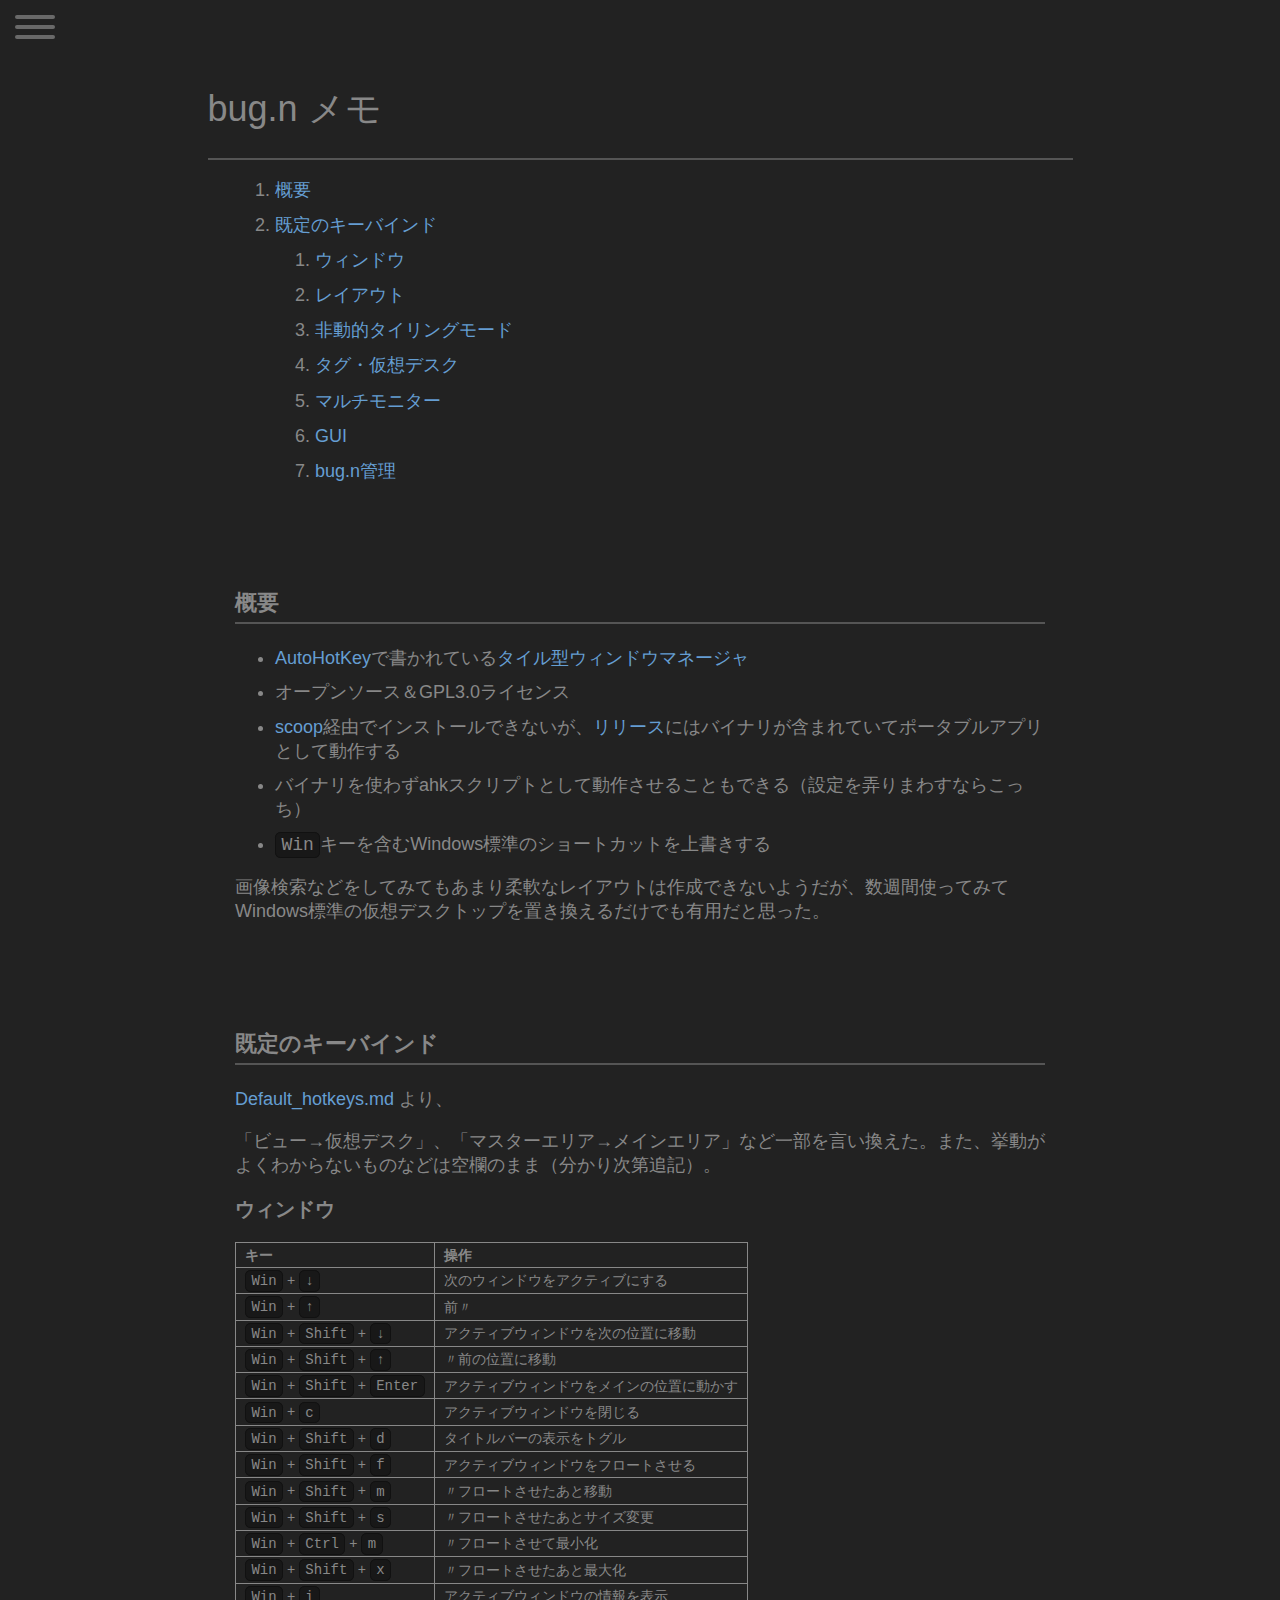
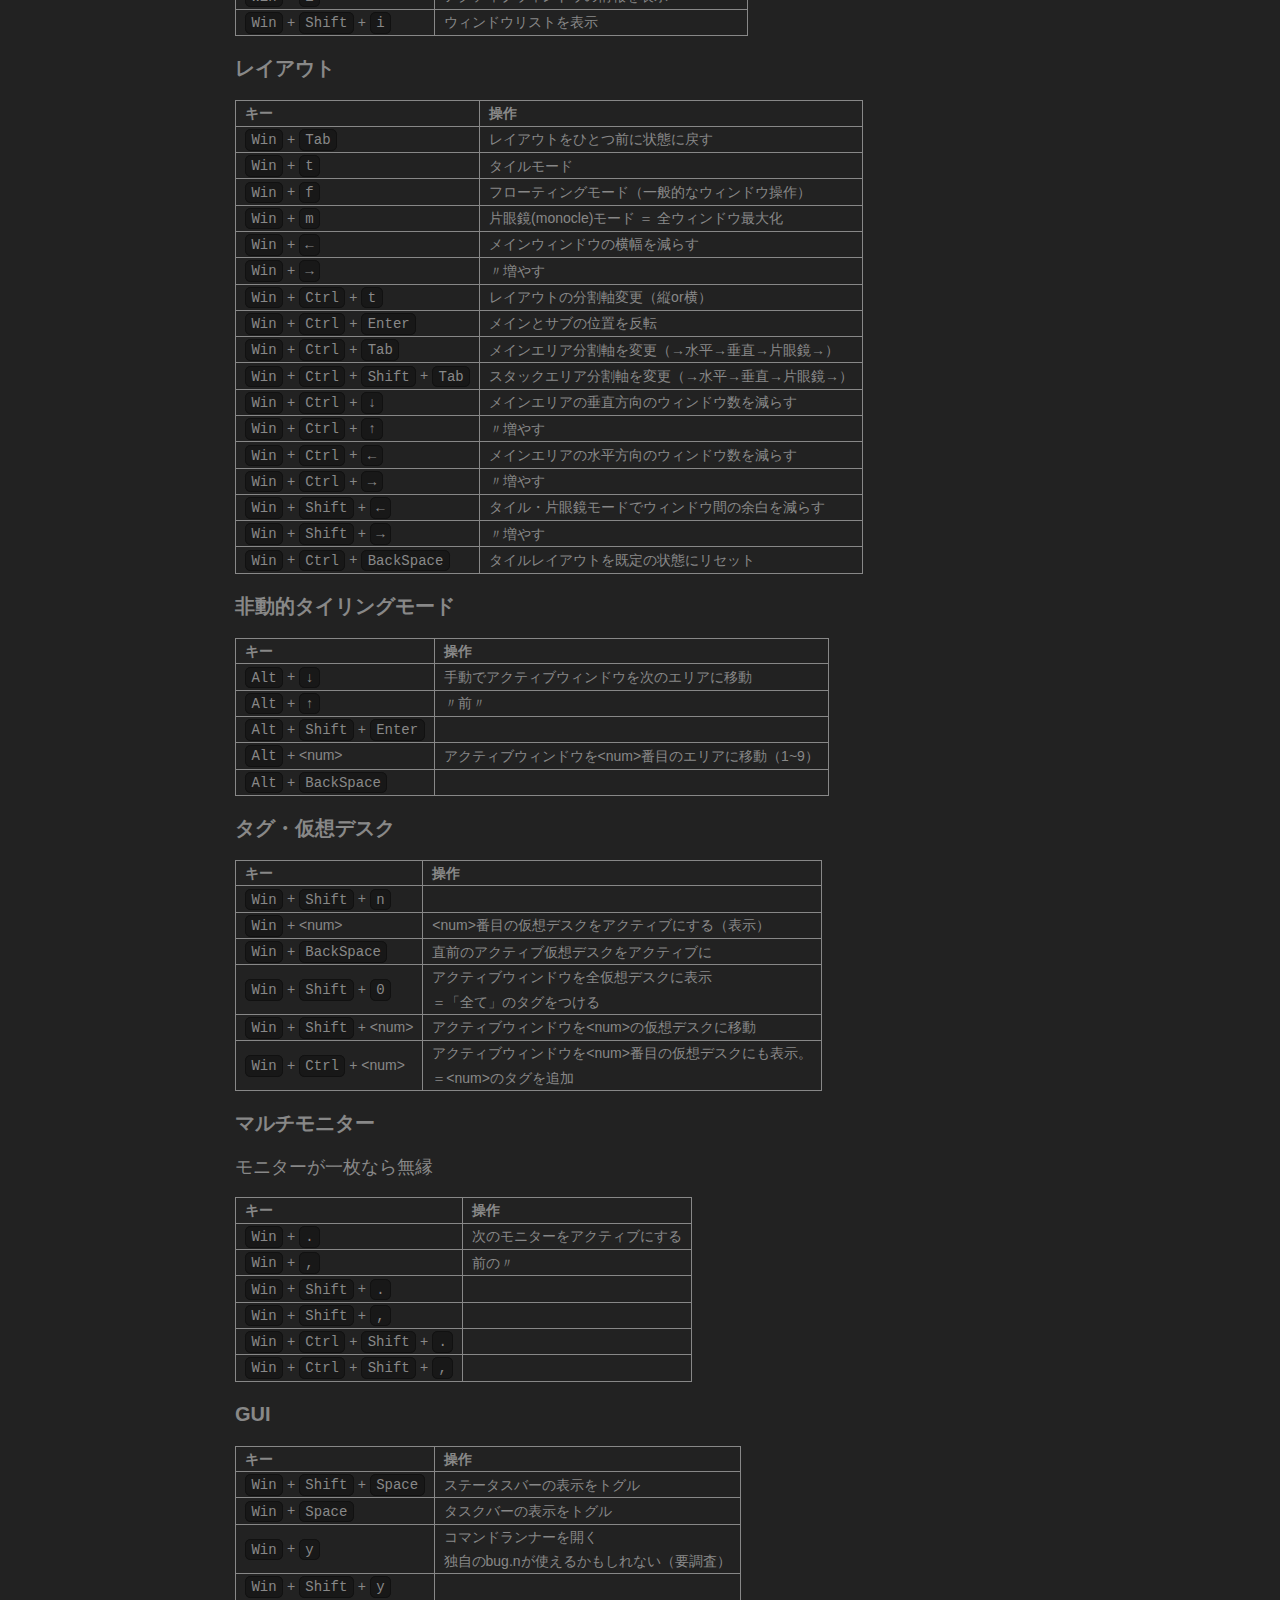
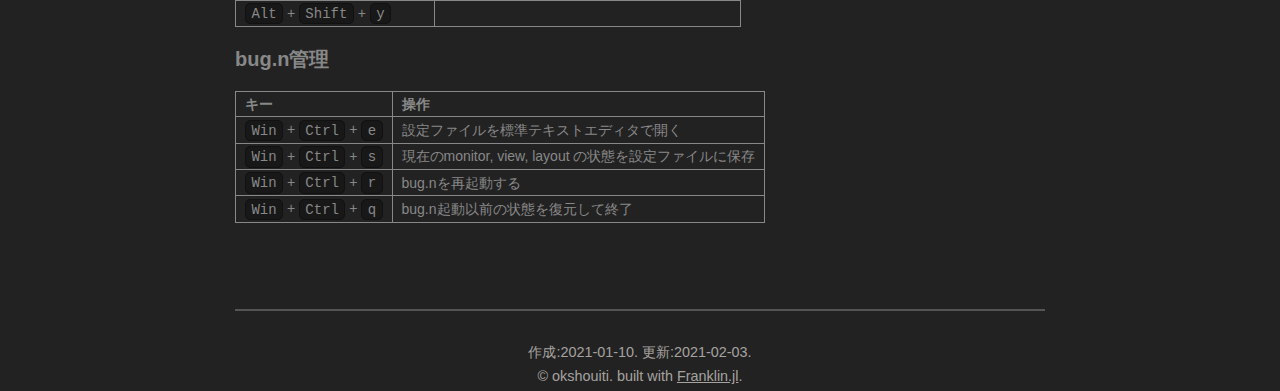
==== commit a14a782f: "Deploying to gh-pages from  @ 622cbabe8f4d2a58ce2aaa8a61c4f3241defb7eb 🚀" ====
--- a/windows/bug.n/index.html
+++ b/windows/bug.n/index.html
@@ -1 +1 @@
-<!doctype html> <html lang=ja > <meta charset=UTF-8 > <meta name=viewport  content="width=device-width, initial-scale=1"> <link href="/css/franklin.css" rel=stylesheet > <link href="/css/vela.css" rel=stylesheet > <link href="/css/custom.css" rel=stylesheet > <script src="/libs/vela/jquery.min.js"></script> <link rel=icon  href="/assets/favicon.png"> <title>bug.n メモ</title> <div class=main-nav  id=menu > <div class=flex-container > <span class=sidebar-brand > <h3 style='font-size: 25px'>memo</h3> </span> </div> <nav class=sidebar-nav > <ul class=metismenu  id=metismenu  > <li><a href="/index.html">Home</a> <li><a href="" class=has-arrow >windows</a> <ul> <li><a href="/windows/bug.n/">bug.n</a> </ul> <li><a href="" class=has-arrow >languages</a> <ul> <li><a href="" class=has-arrow >JavaScript</a> <ul class=children > <li><a href="/lang/javascript/julia2js/">JuliaからJavaへ入門</a> </ul> </ul> </ul> </nav> </div> <main id=panel > <div class="toggle-button hamburger hamburger--spin"> <div class=hamburger-box > <div class=hamburger-inner ></div> </div> </div> <h1 class="page title">bug.n メモ</h1> <hr> <div class=franklin-content ><div class=franklin-toc ><ol><li><a href="#概要">概要</a><li><a href="#既定のキーバインド">既定のキーバインド</a><ol><li><a href="#ウィンドウ">ウィンドウ</a><li><a href="#レイアウト">レイアウト</a><li><a href="#非動的タイリングモード">非動的タイリングモード</a><li><a href="#タグ仮想デスク">タグ・仮想デスク</a><li><a href="#マルチモニター">マルチモニター</a><li><a href="#gui">GUI</a><li><a href="#bugn管理">bug.n管理</a></ol></ol></div> <h2 id="概要"><a href="#概要">概要</a></h2> <ul> <li><p><a href="https://www.autohotkey.com">AutoHotKey</a>で書かれている<a href="https://ja.wikipedia.org/wiki/&#37;E3&#37;82&#37;BF&#37;E3&#37;82&#37;A4&#37;E3&#37;83&#37;AB&#37;E5&#37;9E&#37;8B&#37;E3&#37;82&#37;A6&#37;E3&#37;82&#37;A3&#37;E3&#37;83&#37;B3&#37;E3&#37;83&#37;89&#37;E3&#37;82&#37;A6&#37;E3&#37;83&#37;9E&#37;E3&#37;83&#37;8D&#37;E3&#37;83&#37;BC&#37;E3&#37;82&#37;B8&#37;E3&#37;83&#37;A3">タイル型ウィンドウマネージャ</a></p> <li><p>オープンソース＆GPL3.0ライセンス</p> <li><p><a href="https://scoop.sh">scoop</a>経由でインストールできないが、<a href="https://github.com/fuhsjr00/bug.n/releases/latest">リリース</a>にはバイナリが含まれていてポータブルアプリとして動作する</p> <li><p>バイナリを使わずahkスクリプトとして動作させることもできる（設定を弄りまわすならこっち）</p> <li><p><kbd> Win</kbd>キーを含むWindows標準のショートカットを上書きする</p> </ul> <p>画像検索などをしてみてもあまり柔軟なレイアウトは作成できないようだが、数週間使ってみてWindows標準の仮想デスクトップを置き換えるだけでも有用だと思った。</p> <h2 id="既定のキーバインド"><a href="#既定のキーバインド">既定のキーバインド</a></h2> <p><a href="https://github.com/fuhsjr00/bug.n/blob/master/doc/Default_hotkeys.md">Default_hotkeys.md</a> より、</p> <p>「ビュー→仮想デスク」、「マスターエリア→メインエリア」など一部を言い換えた。また、挙動がよくわからないものなどは空欄のまま（分かり次第追記）。</p> <h3 id="ウィンドウ"><a href="#ウィンドウ">ウィンドウ</a></h3> <table><tr><th align=right >キー<th align=right >操作<tr><td align=right ><kbd> Win</kbd> &#43; <kbd> ↓</kbd><td align=right >次のウィンドウをアクティブにする<tr><td align=right ><kbd> Win</kbd> &#43; <kbd> ↑</kbd><td align=right >前〃<tr><td align=right ><kbd> Win</kbd> &#43; <kbd> Shift</kbd> &#43; <kbd> ↓</kbd><td align=right >アクティブウィンドウを次の位置に移動<tr><td align=right ><kbd> Win</kbd> &#43; <kbd> Shift</kbd> &#43; <kbd> ↑</kbd><td align=right >〃前の位置に移動<tr><td align=right ><kbd> Win</kbd> &#43; <kbd> Shift</kbd> &#43; <kbd> Enter</kbd><td align=right >アクティブウィンドウをメインの位置に動かす<tr><td align=right ><kbd> Win</kbd> &#43; <kbd> c</kbd><td align=right >アクティブウィンドウを閉じる<tr><td align=right ><kbd> Win</kbd> &#43; <kbd> Shift</kbd> &#43; <kbd> d</kbd><td align=right >タイトルバーの表示をトグル<tr><td align=right ><kbd> Win</kbd> &#43; <kbd> Shift</kbd> &#43; <kbd> f</kbd><td align=right >アクティブウィンドウをフロートさせる<tr><td align=right ><kbd> Win</kbd> &#43; <kbd> Shift</kbd> &#43; <kbd> m</kbd><td align=right >〃フロートさせたあと移動<tr><td align=right ><kbd> Win</kbd> &#43; <kbd> Shift</kbd> &#43; <kbd> s</kbd><td align=right >〃フロートさせたあとサイズ変更<tr><td align=right ><kbd> Win</kbd> &#43; <kbd> Ctrl</kbd> &#43; <kbd> m</kbd><td align=right >〃フロートさせて最小化<tr><td align=right ><kbd> Win</kbd> &#43; <kbd> Shift</kbd> &#43; <kbd> x</kbd><td align=right >〃フロートさせたあと最大化<tr><td align=right ><kbd> Win</kbd> &#43; <kbd> i</kbd><td align=right >アクティブウィンドウの情報を表示<tr><td align=right ><kbd> Win</kbd> &#43; <kbd> Shift</kbd> &#43; <kbd> i</kbd><td align=right >ウィンドウリストを表示</table> <h3 id="レイアウト"><a href="#レイアウト">レイアウト</a></h3> <table><tr><th align=right >キー<th align=right >操作<tr><td align=right ><kbd> Win</kbd> &#43; <kbd> Tab</kbd><td align=right >レイアウトをひとつ前に状態に戻す<tr><td align=right ><kbd> Win</kbd> &#43; <kbd> t</kbd><td align=right >タイルモード<tr><td align=right ><kbd> Win</kbd> &#43; <kbd> f</kbd><td align=right >フローティングモード（一般的なウィンドウ操作）<tr><td align=right ><kbd> Win</kbd> &#43; <kbd> m</kbd><td align=right >片眼鏡&#40;monocle&#41;モード ＝ 全ウィンドウ最大化<tr><td align=right ><kbd> Win</kbd> &#43; <kbd> ←</kbd><td align=right >メインウィンドウの横幅を減らす<tr><td align=right ><kbd> Win</kbd> &#43; <kbd> →</kbd><td align=right >〃増やす<tr><td align=right ><kbd> Win</kbd> &#43; <kbd> Ctrl</kbd> &#43; <kbd> t</kbd><td align=right >レイアウトの分割軸変更（縦or横）<tr><td align=right ><kbd> Win</kbd> &#43; <kbd> Ctrl</kbd> &#43; <kbd> Enter</kbd><td align=right >メインとサブの位置を反転<tr><td align=right ><kbd> Win</kbd> &#43; <kbd> Ctrl</kbd> &#43; <kbd> Tab</kbd><td align=right >メインエリア分割軸を変更（→水平→垂直→片眼鏡→）<tr><td align=right ><kbd> Win</kbd> &#43; <kbd> Ctrl</kbd> &#43; <kbd> Shift</kbd> &#43; <kbd> Tab</kbd><td align=right >スタックエリア分割軸を変更（→水平→垂直→片眼鏡→）<tr><td align=right ><kbd> Win</kbd> &#43; <kbd> Ctrl</kbd> &#43; <kbd> ↓</kbd><td align=right >メインエリアの垂直方向のウィンドウ数を減らす<tr><td align=right ><kbd> Win</kbd> &#43; <kbd> Ctrl</kbd> &#43; <kbd> ↑</kbd><td align=right >〃増やす<tr><td align=right ><kbd> Win</kbd> &#43; <kbd> Ctrl</kbd> &#43; <kbd> ←</kbd><td align=right >メインエリアの水平方向のウィンドウ数を減らす<tr><td align=right ><kbd> Win</kbd> &#43; <kbd> Ctrl</kbd> &#43; <kbd> →</kbd><td align=right >〃増やす<tr><td align=right ><kbd> Win</kbd> &#43; <kbd> Shift</kbd> &#43; <kbd> ←</kbd><td align=right >タイル・片眼鏡モードでウィンドウ間の余白を減らす<tr><td align=right ><kbd> Win</kbd> &#43; <kbd> Shift</kbd> &#43; <kbd> →</kbd><td align=right >〃増やす<tr><td align=right ><kbd> Win</kbd> &#43; <kbd> Ctrl</kbd> &#43; <kbd> BackSpace</kbd><td align=right >タイルレイアウトを既定の状態にリセット</table> <h3 id="非動的タイリングモード"><a href="#非動的タイリングモード">非動的タイリングモード</a></h3> <table><tr><th align=right >キー<th align=right >操作<tr><td align=right ><kbd> Alt</kbd> &#43; <kbd> ↓</kbd><td align=right >手動でアクティブウィンドウを次のエリアに移動<tr><td align=right ><kbd> Alt</kbd> &#43; <kbd> ↑</kbd><td align=right >〃前〃<tr><td align=right ><kbd> Alt</kbd> &#43; <kbd> Shift</kbd> &#43; <kbd> Enter</kbd><td align=right ><tr><td align=right ><kbd> Alt</kbd> &#43; &lt;num&gt;<td align=right >アクティブウィンドウを&lt;num&gt;番目のエリアに移動（1~9）<tr><td align=right ><kbd> Alt</kbd> &#43; <kbd> BackSpace</kbd><td align=right ></table> <h3 id="タグ仮想デスク"><a href="#タグ仮想デスク">タグ・仮想デスク</a></h3> <table><tr><th align=right >キー<th align=right >操作<tr><td align=right ><kbd> Win</kbd> &#43; <kbd> Shift</kbd> &#43; <kbd> n</kbd><td align=right ><tr><td align=right ><kbd> Win</kbd> &#43; &lt;num&gt;<td align=right >&lt;num&gt;番目の仮想デスクをアクティブにする（表示）<tr><td align=right ><kbd> Win</kbd> &#43; <kbd> BackSpace</kbd><td align=right >直前のアクティブ仮想デスクをアクティブに<tr><td align=right ><kbd> Win</kbd> &#43; <kbd> Shift</kbd> &#43; <kbd> 0</kbd><td align=right >アクティブウィンドウを全仮想デスクに表示<br> ＝「全て」のタグをつける<tr><td align=right ><kbd> Win</kbd> &#43; <kbd> Shift</kbd> &#43; &lt;num&gt;<td align=right >アクティブウィンドウを&lt;num&gt;の仮想デスクに移動<tr><td align=right ><kbd> Win</kbd> &#43; <kbd> Ctrl</kbd> &#43; &lt;num&gt;<td align=right >アクティブウィンドウを&lt;num&gt;番目の仮想デスクにも表示。<br> ＝&lt;num&gt;のタグを追加</table> <h3 id="マルチモニター"><a href="#マルチモニター">マルチモニター</a></h3> <p>モニターが一枚なら無縁</p> <table><tr><th align=right >キー<th align=right >操作<tr><td align=right ><kbd> Win</kbd> &#43; <kbd> .</kbd><td align=right >次のモニターをアクティブにする<tr><td align=right ><kbd> Win</kbd> &#43; <kbd> ,</kbd><td align=right >前の〃<tr><td align=right ><kbd> Win</kbd> &#43; <kbd> Shift</kbd> &#43; <kbd> .</kbd><td align=right ><tr><td align=right ><kbd> Win</kbd> &#43; <kbd> Shift</kbd> &#43; <kbd> ,</kbd><td align=right ><tr><td align=right ><kbd> Win</kbd> &#43; <kbd> Ctrl</kbd> &#43; <kbd> Shift</kbd> &#43; <kbd> .</kbd><td align=right ><tr><td align=right ><kbd> Win</kbd> &#43; <kbd> Ctrl</kbd> &#43; <kbd> Shift</kbd> &#43; <kbd> ,</kbd><td align=right ></table> <h3 id=gui ><a href="#gui">GUI</a></h3> <table><tr><th align=right >キー<th align=right >操作<tr><td align=right ><kbd> Win</kbd> &#43; <kbd> Shift</kbd> &#43; <kbd> Space</kbd><td align=right >ステータスバーの表示をトグル<tr><td align=right ><kbd> Win</kbd> &#43; <kbd> Space</kbd><td align=right >タスクバーの表示をトグル<tr><td align=right ><kbd> Win</kbd> &#43; <kbd> y</kbd><td align=right >コマンドランナーを開く<br> 独自のbug.nが使えるかもしれない（要調査）<tr><td align=right ><kbd> Win</kbd> &#43; <kbd> Shift</kbd> &#43; <kbd> y</kbd><td align=right ><tr><td align=right ><kbd> Alt</kbd> &#43; <kbd> Shift</kbd> &#43; <kbd> y</kbd><td align=right ></table> <h3 id="bugn管理"><a href="#bugn管理">bug.n管理</a></h3> <table><tr><th align=right >キー<th align=right >操作<tr><td align=right ><kbd> Win</kbd> &#43; <kbd> Ctrl</kbd> &#43; <kbd> e</kbd><td align=right >設定ファイルを標準テキストエディタで開く<tr><td align=right ><kbd> Win</kbd> &#43; <kbd> Ctrl</kbd> &#43; <kbd> s</kbd><td align=right >現在のmonitor, view, layout の状態を設定ファイルに保存<tr><td align=right ><kbd> Win</kbd> &#43; <kbd> Ctrl</kbd> &#43; <kbd> r</kbd><td align=right >bug.nを再起動する<tr><td align=right ><kbd> Win</kbd> &#43; <kbd> Ctrl</kbd> &#43; <kbd> q</kbd><td align=right >bug.n起動以前の状態を復元して終了</table> <div class=page-foot > <div class=copyright > <div>作成:2021-01-10. 更新:2021-01-24.</div> <div> &copy; okshouiti. built with <a href="https://github.com/tlienart/Franklin.jl">Franklin.jl</a>. </div> </div> </div> </div> </main> <script src="/libs/vela/metisMenu.min.js"></script> <script src="/libs/vela/slideout.min.js"></script>+<!doctype html> <html lang=ja > <meta charset=UTF-8 > <meta name=viewport  content="width=device-width, initial-scale=1"> <link href="/css/franklin.css" rel=stylesheet > <link href="/css/vela.css" rel=stylesheet > <link href="/css/custom.css" rel=stylesheet > <script src="/libs/vela/jquery.min.js"></script> <link rel=icon  href="/assets/favicon.png"> <title>bug.n メモ</title> <div class=main-nav  id=menu > <div class=flex-container > <span class=sidebar-brand > <h3 style='font-size: 25px'>memo</h3> </span> </div> <nav class=sidebar-nav > <ul class=metismenu  id=metismenu  > <li><a href="/index.html">Home</a> <li><a href="" class=has-arrow >windows</a> <ul> <li><a href="/windows/bug.n/">bug.n</a> </ul> <li><a href="" class=has-arrow >languages</a> <ul> <li><a href="" class=has-arrow >JavaScript</a> <ul class=children > <li><a href="/lang/javascript/julia2js/">JuliaからJavaScriptへ入門</a> </ul> <li><a href="" class=has-arrow >Java</a> <ul class=children > <li><a href="/lang/java/julia2java/">JuliaからJavaへ入門</a> </ul> </ul> </ul> </nav> </div> <main id=panel > <div class="toggle-button hamburger hamburger--spin"> <div class=hamburger-box > <div class=hamburger-inner ></div> </div> </div> <h1 class="page title">bug.n メモ</h1> <hr> <div class=franklin-content ><div class=franklin-toc ><ol><li><a href="#概要">概要</a><li><a href="#既定のキーバインド">既定のキーバインド</a><ol><li><a href="#ウィンドウ">ウィンドウ</a><li><a href="#レイアウト">レイアウト</a><li><a href="#非動的タイリングモード">非動的タイリングモード</a><li><a href="#タグ仮想デスク">タグ・仮想デスク</a><li><a href="#マルチモニター">マルチモニター</a><li><a href="#gui">GUI</a><li><a href="#bugn管理">bug.n管理</a></ol></ol></div> <h2 id="概要"><a href="#概要">概要</a></h2> <ul> <li><p><a href="https://www.autohotkey.com">AutoHotKey</a>で書かれている<a href="https://ja.wikipedia.org/wiki/&#37;E3&#37;82&#37;BF&#37;E3&#37;82&#37;A4&#37;E3&#37;83&#37;AB&#37;E5&#37;9E&#37;8B&#37;E3&#37;82&#37;A6&#37;E3&#37;82&#37;A3&#37;E3&#37;83&#37;B3&#37;E3&#37;83&#37;89&#37;E3&#37;82&#37;A6&#37;E3&#37;83&#37;9E&#37;E3&#37;83&#37;8D&#37;E3&#37;83&#37;BC&#37;E3&#37;82&#37;B8&#37;E3&#37;83&#37;A3">タイル型ウィンドウマネージャ</a></p> <li><p>オープンソース＆GPL3.0ライセンス</p> <li><p><a href="https://scoop.sh">scoop</a>経由でインストールできないが、<a href="https://github.com/fuhsjr00/bug.n/releases/latest">リリース</a>にはバイナリが含まれていてポータブルアプリとして動作する</p> <li><p>バイナリを使わずahkスクリプトとして動作させることもできる（設定を弄りまわすならこっち）</p> <li><p><kbd> Win</kbd>キーを含むWindows標準のショートカットを上書きする</p> </ul> <p>画像検索などをしてみてもあまり柔軟なレイアウトは作成できないようだが、数週間使ってみてWindows標準の仮想デスクトップを置き換えるだけでも有用だと思った。</p> <h2 id="既定のキーバインド"><a href="#既定のキーバインド">既定のキーバインド</a></h2> <p><a href="https://github.com/fuhsjr00/bug.n/blob/master/doc/Default_hotkeys.md">Default_hotkeys.md</a> より、</p> <p>「ビュー→仮想デスク」、「マスターエリア→メインエリア」など一部を言い換えた。また、挙動がよくわからないものなどは空欄のまま（分かり次第追記）。</p> <h3 id="ウィンドウ"><a href="#ウィンドウ">ウィンドウ</a></h3> <table><tr><th align=right >キー<th align=right >操作<tr><td align=right ><kbd> Win</kbd> &#43; <kbd> ↓</kbd><td align=right >次のウィンドウをアクティブにする<tr><td align=right ><kbd> Win</kbd> &#43; <kbd> ↑</kbd><td align=right >前〃<tr><td align=right ><kbd> Win</kbd> &#43; <kbd> Shift</kbd> &#43; <kbd> ↓</kbd><td align=right >アクティブウィンドウを次の位置に移動<tr><td align=right ><kbd> Win</kbd> &#43; <kbd> Shift</kbd> &#43; <kbd> ↑</kbd><td align=right >〃前の位置に移動<tr><td align=right ><kbd> Win</kbd> &#43; <kbd> Shift</kbd> &#43; <kbd> Enter</kbd><td align=right >アクティブウィンドウをメインの位置に動かす<tr><td align=right ><kbd> Win</kbd> &#43; <kbd> c</kbd><td align=right >アクティブウィンドウを閉じる<tr><td align=right ><kbd> Win</kbd> &#43; <kbd> Shift</kbd> &#43; <kbd> d</kbd><td align=right >タイトルバーの表示をトグル<tr><td align=right ><kbd> Win</kbd> &#43; <kbd> Shift</kbd> &#43; <kbd> f</kbd><td align=right >アクティブウィンドウをフロートさせる<tr><td align=right ><kbd> Win</kbd> &#43; <kbd> Shift</kbd> &#43; <kbd> m</kbd><td align=right >〃フロートさせたあと移動<tr><td align=right ><kbd> Win</kbd> &#43; <kbd> Shift</kbd> &#43; <kbd> s</kbd><td align=right >〃フロートさせたあとサイズ変更<tr><td align=right ><kbd> Win</kbd> &#43; <kbd> Ctrl</kbd> &#43; <kbd> m</kbd><td align=right >〃フロートさせて最小化<tr><td align=right ><kbd> Win</kbd> &#43; <kbd> Shift</kbd> &#43; <kbd> x</kbd><td align=right >〃フロートさせたあと最大化<tr><td align=right ><kbd> Win</kbd> &#43; <kbd> i</kbd><td align=right >アクティブウィンドウの情報を表示<tr><td align=right ><kbd> Win</kbd> &#43; <kbd> Shift</kbd> &#43; <kbd> i</kbd><td align=right >ウィンドウリストを表示</table> <h3 id="レイアウト"><a href="#レイアウト">レイアウト</a></h3> <table><tr><th align=right >キー<th align=right >操作<tr><td align=right ><kbd> Win</kbd> &#43; <kbd> Tab</kbd><td align=right >レイアウトをひとつ前に状態に戻す<tr><td align=right ><kbd> Win</kbd> &#43; <kbd> t</kbd><td align=right >タイルモード<tr><td align=right ><kbd> Win</kbd> &#43; <kbd> f</kbd><td align=right >フローティングモード（一般的なウィンドウ操作）<tr><td align=right ><kbd> Win</kbd> &#43; <kbd> m</kbd><td align=right >片眼鏡&#40;monocle&#41;モード ＝ 全ウィンドウ最大化<tr><td align=right ><kbd> Win</kbd> &#43; <kbd> ←</kbd><td align=right >メインウィンドウの横幅を減らす<tr><td align=right ><kbd> Win</kbd> &#43; <kbd> →</kbd><td align=right >〃増やす<tr><td align=right ><kbd> Win</kbd> &#43; <kbd> Ctrl</kbd> &#43; <kbd> t</kbd><td align=right >レイアウトの分割軸変更（縦or横）<tr><td align=right ><kbd> Win</kbd> &#43; <kbd> Ctrl</kbd> &#43; <kbd> Enter</kbd><td align=right >メインとサブの位置を反転<tr><td align=right ><kbd> Win</kbd> &#43; <kbd> Ctrl</kbd> &#43; <kbd> Tab</kbd><td align=right >メインエリア分割軸を変更（→水平→垂直→片眼鏡→）<tr><td align=right ><kbd> Win</kbd> &#43; <kbd> Ctrl</kbd> &#43; <kbd> Shift</kbd> &#43; <kbd> Tab</kbd><td align=right >スタックエリア分割軸を変更（→水平→垂直→片眼鏡→）<tr><td align=right ><kbd> Win</kbd> &#43; <kbd> Ctrl</kbd> &#43; <kbd> ↓</kbd><td align=right >メインエリアの垂直方向のウィンドウ数を減らす<tr><td align=right ><kbd> Win</kbd> &#43; <kbd> Ctrl</kbd> &#43; <kbd> ↑</kbd><td align=right >〃増やす<tr><td align=right ><kbd> Win</kbd> &#43; <kbd> Ctrl</kbd> &#43; <kbd> ←</kbd><td align=right >メインエリアの水平方向のウィンドウ数を減らす<tr><td align=right ><kbd> Win</kbd> &#43; <kbd> Ctrl</kbd> &#43; <kbd> →</kbd><td align=right >〃増やす<tr><td align=right ><kbd> Win</kbd> &#43; <kbd> Shift</kbd> &#43; <kbd> ←</kbd><td align=right >タイル・片眼鏡モードでウィンドウ間の余白を減らす<tr><td align=right ><kbd> Win</kbd> &#43; <kbd> Shift</kbd> &#43; <kbd> →</kbd><td align=right >〃増やす<tr><td align=right ><kbd> Win</kbd> &#43; <kbd> Ctrl</kbd> &#43; <kbd> BackSpace</kbd><td align=right >タイルレイアウトを既定の状態にリセット</table> <h3 id="非動的タイリングモード"><a href="#非動的タイリングモード">非動的タイリングモード</a></h3> <table><tr><th align=right >キー<th align=right >操作<tr><td align=right ><kbd> Alt</kbd> &#43; <kbd> ↓</kbd><td align=right >手動でアクティブウィンドウを次のエリアに移動<tr><td align=right ><kbd> Alt</kbd> &#43; <kbd> ↑</kbd><td align=right >〃前〃<tr><td align=right ><kbd> Alt</kbd> &#43; <kbd> Shift</kbd> &#43; <kbd> Enter</kbd><td align=right ><tr><td align=right ><kbd> Alt</kbd> &#43; &lt;num&gt;<td align=right >アクティブウィンドウを&lt;num&gt;番目のエリアに移動（1~9）<tr><td align=right ><kbd> Alt</kbd> &#43; <kbd> BackSpace</kbd><td align=right ></table> <h3 id="タグ仮想デスク"><a href="#タグ仮想デスク">タグ・仮想デスク</a></h3> <table><tr><th align=right >キー<th align=right >操作<tr><td align=right ><kbd> Win</kbd> &#43; <kbd> Shift</kbd> &#43; <kbd> n</kbd><td align=right ><tr><td align=right ><kbd> Win</kbd> &#43; &lt;num&gt;<td align=right >&lt;num&gt;番目の仮想デスクをアクティブにする（表示）<tr><td align=right ><kbd> Win</kbd> &#43; <kbd> BackSpace</kbd><td align=right >直前のアクティブ仮想デスクをアクティブに<tr><td align=right ><kbd> Win</kbd> &#43; <kbd> Shift</kbd> &#43; <kbd> 0</kbd><td align=right >アクティブウィンドウを全仮想デスクに表示<br> ＝「全て」のタグをつける<tr><td align=right ><kbd> Win</kbd> &#43; <kbd> Shift</kbd> &#43; &lt;num&gt;<td align=right >アクティブウィンドウを&lt;num&gt;の仮想デスクに移動<tr><td align=right ><kbd> Win</kbd> &#43; <kbd> Ctrl</kbd> &#43; &lt;num&gt;<td align=right >アクティブウィンドウを&lt;num&gt;番目の仮想デスクにも表示。<br> ＝&lt;num&gt;のタグを追加</table> <h3 id="マルチモニター"><a href="#マルチモニター">マルチモニター</a></h3> <p>モニターが一枚なら無縁</p> <table><tr><th align=right >キー<th align=right >操作<tr><td align=right ><kbd> Win</kbd> &#43; <kbd> .</kbd><td align=right >次のモニターをアクティブにする<tr><td align=right ><kbd> Win</kbd> &#43; <kbd> ,</kbd><td align=right >前の〃<tr><td align=right ><kbd> Win</kbd> &#43; <kbd> Shift</kbd> &#43; <kbd> .</kbd><td align=right ><tr><td align=right ><kbd> Win</kbd> &#43; <kbd> Shift</kbd> &#43; <kbd> ,</kbd><td align=right ><tr><td align=right ><kbd> Win</kbd> &#43; <kbd> Ctrl</kbd> &#43; <kbd> Shift</kbd> &#43; <kbd> .</kbd><td align=right ><tr><td align=right ><kbd> Win</kbd> &#43; <kbd> Ctrl</kbd> &#43; <kbd> Shift</kbd> &#43; <kbd> ,</kbd><td align=right ></table> <h3 id=gui ><a href="#gui">GUI</a></h3> <table><tr><th align=right >キー<th align=right >操作<tr><td align=right ><kbd> Win</kbd> &#43; <kbd> Shift</kbd> &#43; <kbd> Space</kbd><td align=right >ステータスバーの表示をトグル<tr><td align=right ><kbd> Win</kbd> &#43; <kbd> Space</kbd><td align=right >タスクバーの表示をトグル<tr><td align=right ><kbd> Win</kbd> &#43; <kbd> y</kbd><td align=right >コマンドランナーを開く<br> 独自のbug.nが使えるかもしれない（要調査）<tr><td align=right ><kbd> Win</kbd> &#43; <kbd> Shift</kbd> &#43; <kbd> y</kbd><td align=right ><tr><td align=right ><kbd> Alt</kbd> &#43; <kbd> Shift</kbd> &#43; <kbd> y</kbd><td align=right ></table> <h3 id="bugn管理"><a href="#bugn管理">bug.n管理</a></h3> <table><tr><th align=right >キー<th align=right >操作<tr><td align=right ><kbd> Win</kbd> &#43; <kbd> Ctrl</kbd> &#43; <kbd> e</kbd><td align=right >設定ファイルを標準テキストエディタで開く<tr><td align=right ><kbd> Win</kbd> &#43; <kbd> Ctrl</kbd> &#43; <kbd> s</kbd><td align=right >現在のmonitor, view, layout の状態を設定ファイルに保存<tr><td align=right ><kbd> Win</kbd> &#43; <kbd> Ctrl</kbd> &#43; <kbd> r</kbd><td align=right >bug.nを再起動する<tr><td align=right ><kbd> Win</kbd> &#43; <kbd> Ctrl</kbd> &#43; <kbd> q</kbd><td align=right >bug.n起動以前の状態を復元して終了</table> <div class=page-foot > <div class=copyright > <div>作成:2021-01-10. 更新:2021-02-03.</div> <div> &copy; okshouiti. built with <a href="https://github.com/tlienart/Franklin.jl">Franklin.jl</a>. </div> </div> </div> </div> </main> <script src="/libs/vela/metisMenu.min.js"></script> <script src="/libs/vela/slideout.min.js"></script>